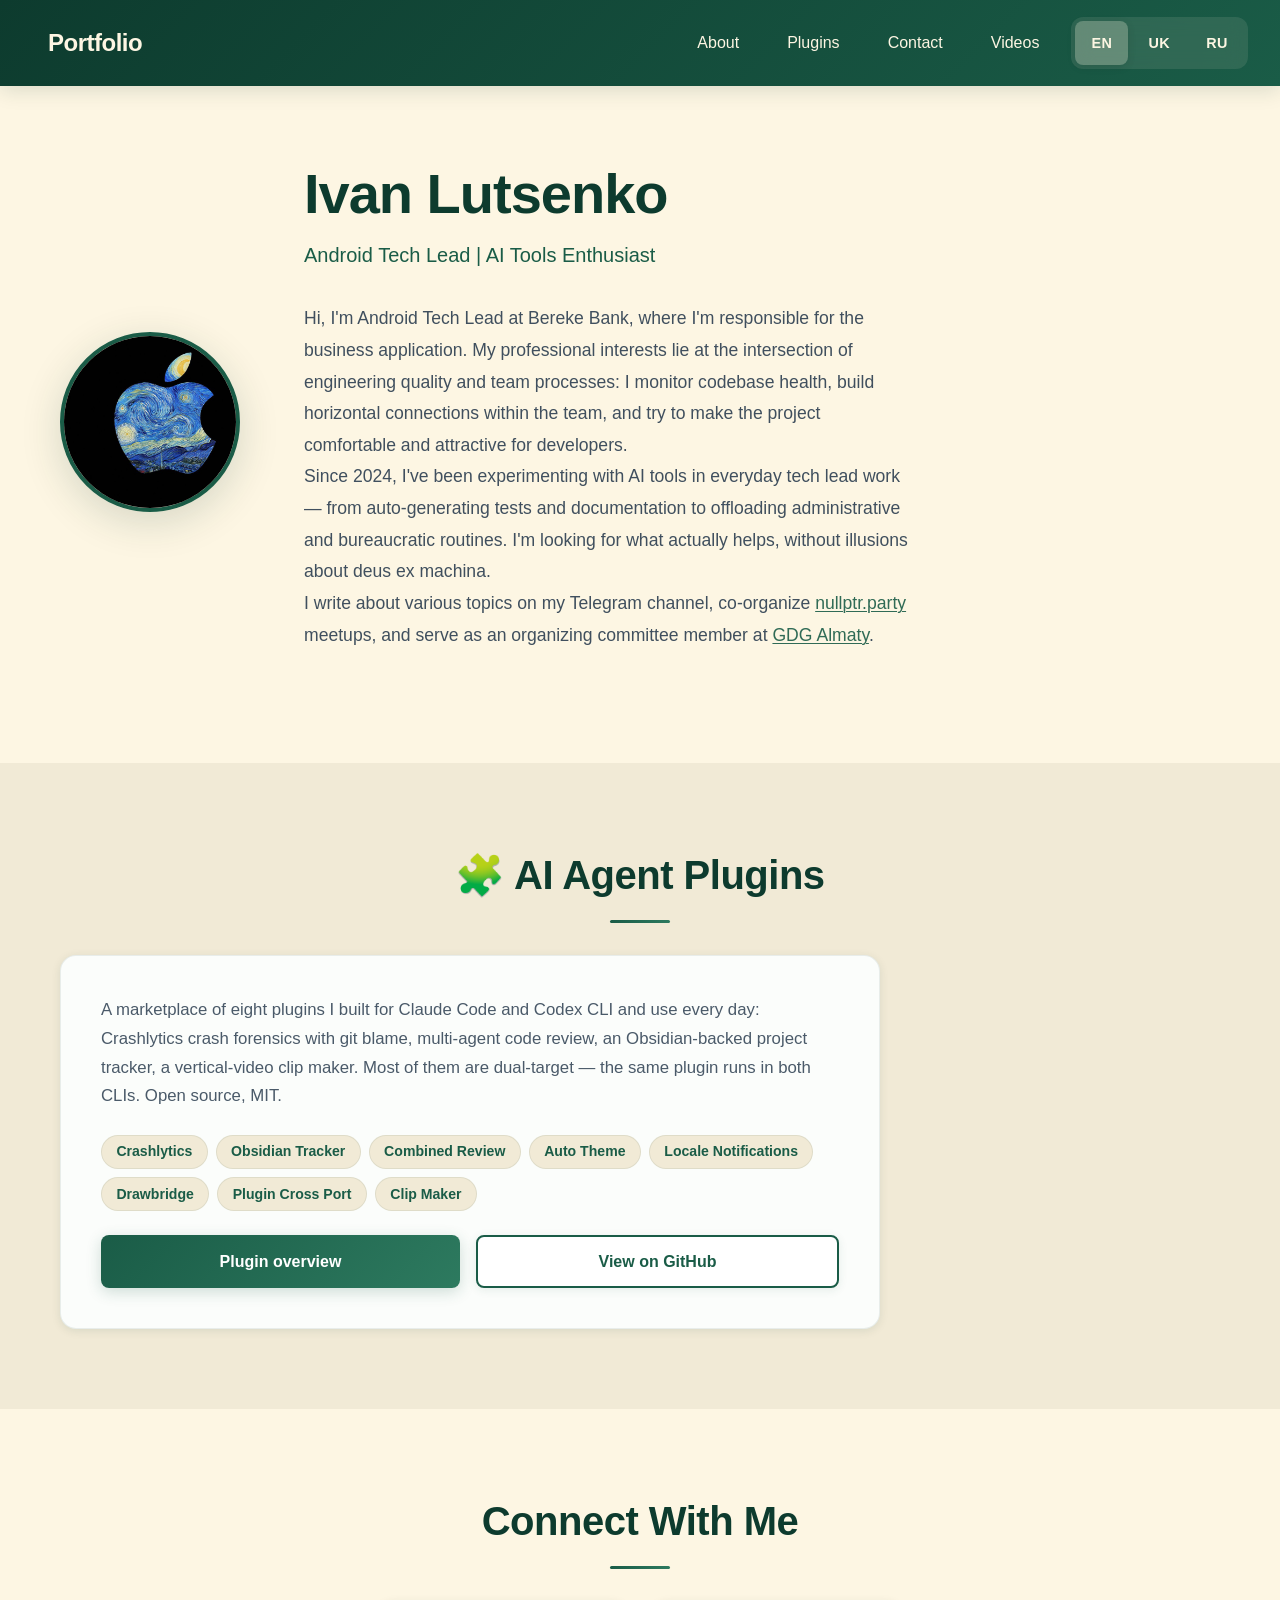
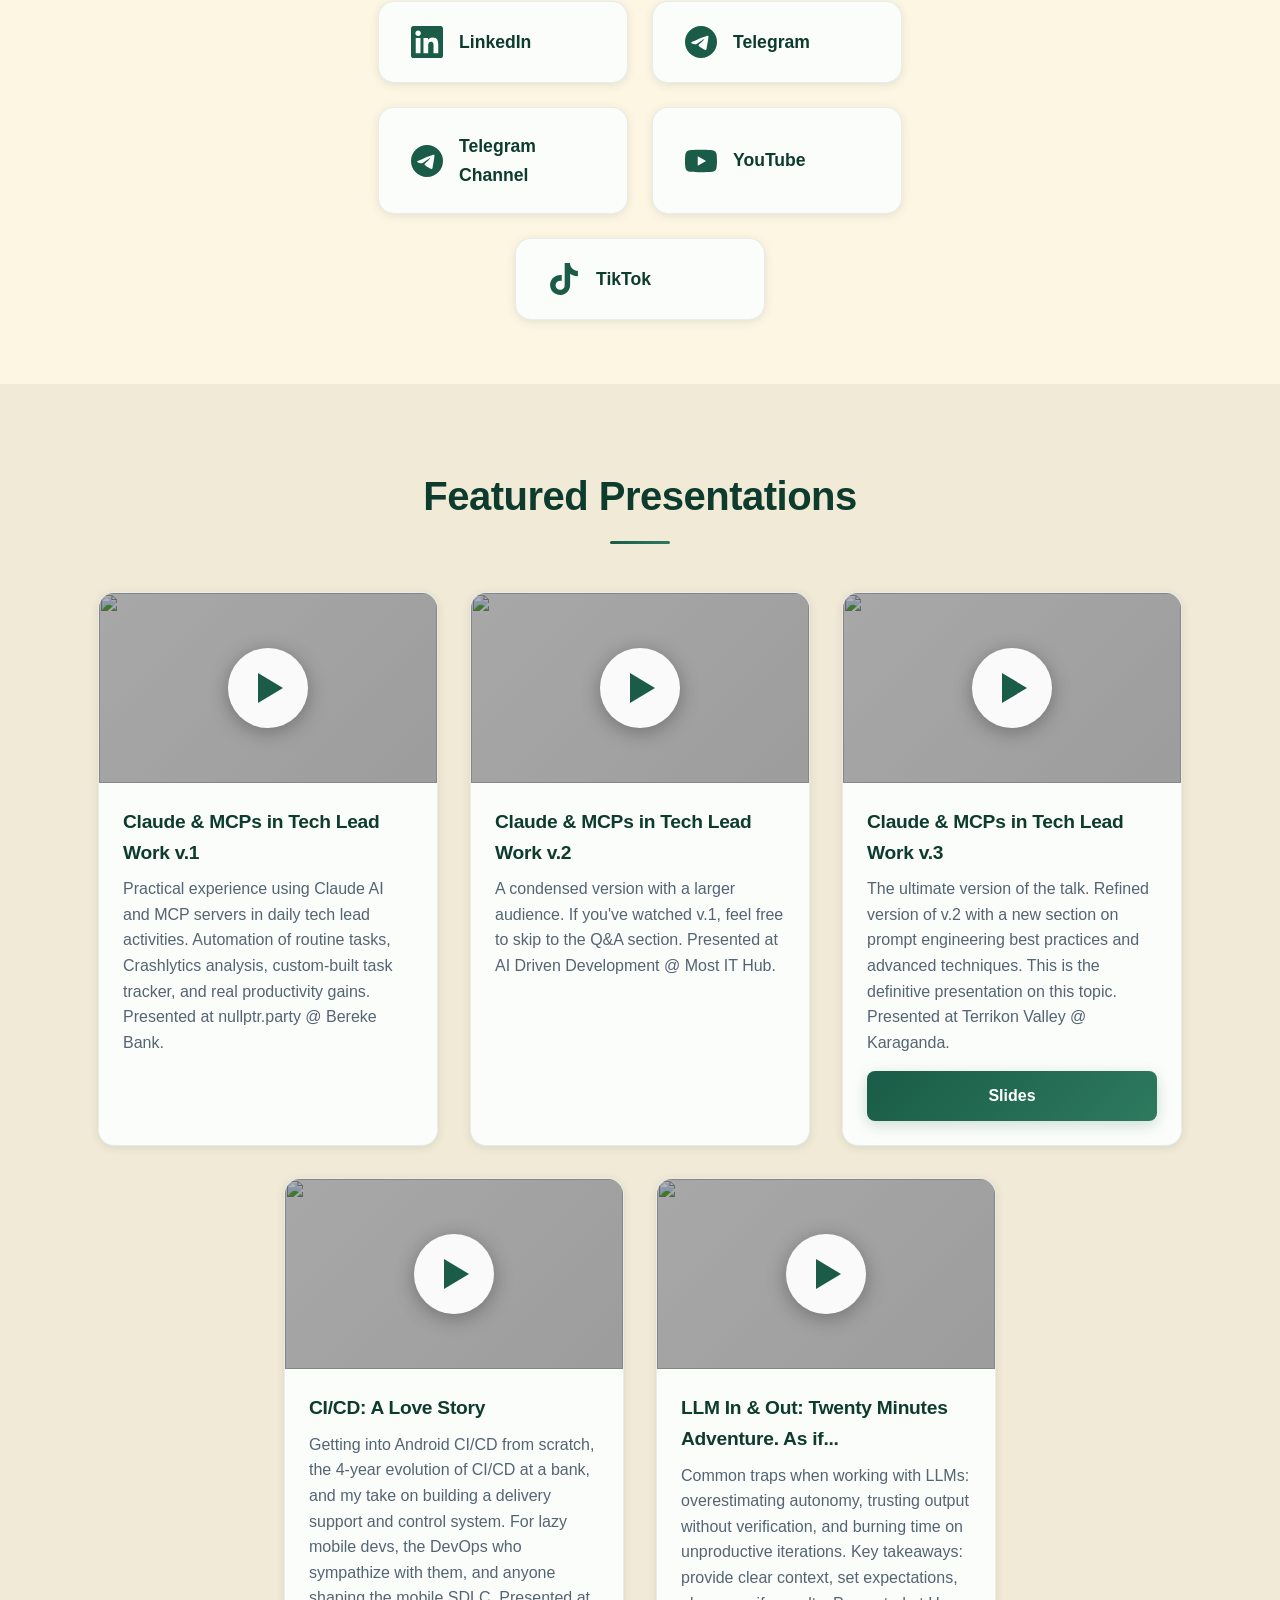
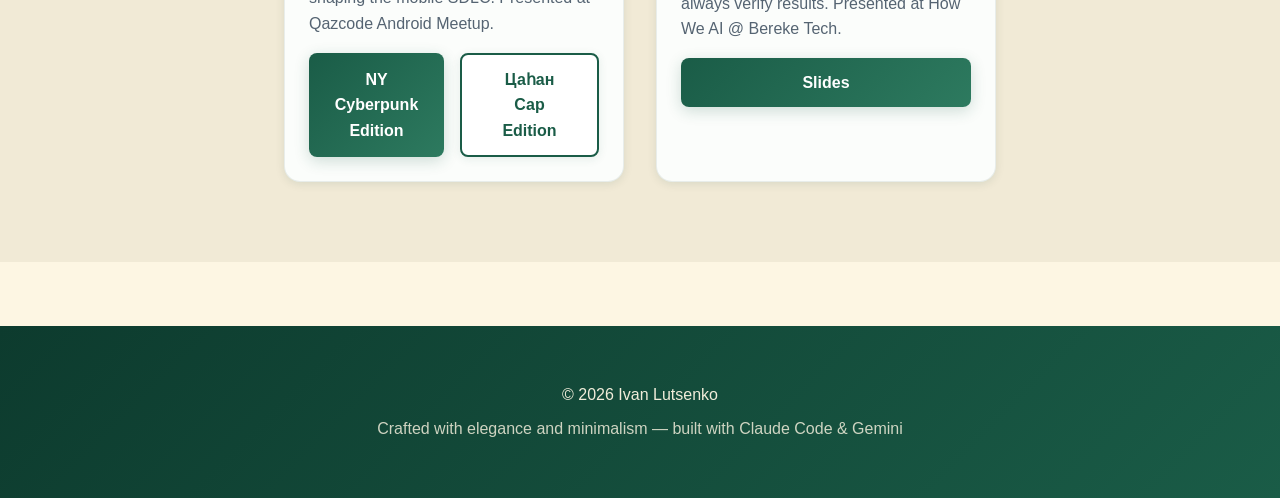
==== index.html @ 8c4420f0 "Promote the plugins marketplace to its own section and drop the resources block" ====
<!DOCTYPE html>
<html lang="en">
<head>
    <meta charset="UTF-8">
    <meta name="viewport" content="width=device-width, initial-scale=1.0">
    <script>document.documentElement.classList.add('js');</script>
    <meta name="description" content="Ivan Lutsenko — Android Tech Lead at Bereke Bank, AI tools enthusiast, speaker and co-organizer of nullptr.party and GDG Almaty meetups.">
    <meta name="keywords" content="Ivan Lutsenko, Android Tech Lead, speaker, AI tools, Claude, MCP, Crashlytics, CI/CD, nullptr.party, GDG Almaty">
    <meta name="author" content="Ivan Lutsenko">
    <link rel="canonical" href="https://ivan.nullptr.party/">

    <!-- Open Graph Meta Tags -->
    <meta property="og:title" content="Ivan Lutsenko — Android Tech Lead &amp; Speaker">
    <meta property="og:description" content="Android Tech Lead at Bereke Bank, AI tools enthusiast, speaker and meetup co-organizer.">
    <meta property="og:type" content="website">
    <meta property="og:url" content="https://ivan.nullptr.party/">
    <meta property="og:image" content="https://ivan.nullptr.party/res/1000094492.jpg">
    <meta property="og:image:width" content="640">
    <meta property="og:image:height" content="640">

    <!-- Twitter Card Meta Tags -->
    <meta name="twitter:card" content="summary_large_image">
    <meta name="twitter:title" content="Ivan Lutsenko — Android Tech Lead &amp; Speaker">
    <meta name="twitter:description" content="Android Tech Lead at Bereke Bank, AI tools enthusiast, speaker and meetup co-organizer.">
    <meta name="twitter:image" content="https://ivan.nullptr.party/res/1000094492.jpg">

    <title>Ivan Lutsenko — Android Tech Lead &amp; Speaker</title>

    <!-- Structured Data: Person -->
    <script type="application/ld+json">
    {
      "@context": "https://schema.org",
      "@type": "Person",
      "name": "Ivan Lutsenko",
      "url": "https://ivan.nullptr.party/",
      "image": "https://ivan.nullptr.party/res/1000094492.jpg",
      "jobTitle": "Android Tech Lead",
      "worksFor": { "@type": "Organization", "name": "Bereke Bank" },
      "sameAs": [
        "https://www.linkedin.com/in/ivan-lutsenko/",
        "https://t.me/maliastra",
        "https://www.youtube.com/channel/UClrUQ26FCv3pHVZT6YogOnA",
        "https://www.tiktok.com/@permaliadastra"
      ]
    }
    </script>

    <!-- Favicons -->
    <link rel="icon" type="image/png" sizes="32x32" href="/favicon-32x32.png">
    <link rel="icon" type="image/png" sizes="16x16" href="/favicon-16x16.png">
    <link rel="apple-touch-icon" sizes="180x180" href="/apple-touch-icon.png">
    <link rel="icon" type="image/x-icon" href="/favicon.ico">
    <link rel="manifest" href="/site.webmanifest">
    <meta name="theme-color" content="#0d3b2e">

    
    <!-- SVG Icons Definition -->
    <svg style="display: none;">
        <!-- LinkedIn Logo -->
        <symbol id="linkedin-icon" viewBox="0 0 24 24">
            <path fill="currentColor" d="M20.447 20.452h-3.554v-5.569c0-1.328-.027-3.037-1.852-3.037-1.853 0-2.136 1.445-2.136 2.939v5.667H9.351V9h3.414v1.561h.046c.477-.9 1.637-1.85 3.37-1.85 3.601 0 4.267 2.37 4.267 5.455v6.286zM5.337 7.433c-1.144 0-2.063-.926-2.063-2.065 0-1.138.92-2.063 2.063-2.063 1.14 0 2.064.925 2.064 2.063 0 1.139-.925 2.065-2.064 2.065zm1.782 13.019H3.555V9h3.564v11.452zM22.225 0H1.771C.792 0 0 .774 0 1.729v20.542C0 23.227.792 24 1.771 24h20.451C23.2 24 24 23.227 24 22.271V1.729C24 .774 23.2 0 22.222 0h.003z"/>
        </symbol>
        
        <!-- Telegram Logo -->
        <symbol id="telegram-icon" viewBox="0 0 24 24">
            <path fill="currentColor" d="M11.944 0A12 12 0 0 0 0 12a12 12 0 0 0 12 12 12 12 0 0 0 12-12A12 12 0 0 0 12 0a12 12 0 0 0-.056 0zm4.962 7.224c.1-.002.321.023.465.14a.506.506 0 0 1 .171.325c.016.093.036.306.02.472-.18 1.898-.962 6.502-1.36 8.627-.168.9-.499 1.201-.82 1.23-.696.065-1.225-.46-1.9-.902-1.056-.693-1.653-1.124-2.678-1.8-1.185-.78-.417-1.21.258-1.91.177-.184 3.247-2.977 3.307-3.23.007-.032.014-.15-.056-.212s-.174-.041-.249-.024c-.106.024-1.793 1.14-5.061 3.345-.48.33-.913.49-1.302.48-.428-.008-1.252-.241-1.865-.44-.752-.245-1.349-.374-1.297-.789.027-.216.325-.437.893-.663 3.498-1.524 5.83-2.529 6.998-3.014 3.332-1.386 4.025-1.627 4.476-1.635z"/>
        </symbol>
        
        <!-- YouTube Logo -->
        <symbol id="youtube-icon" viewBox="0 0 24 24">
            <path fill="currentColor" d="M23.498 6.186a3.016 3.016 0 0 0-2.122-2.136C19.505 3.545 12 3.545 12 3.545s-7.505 0-9.377.505A3.017 3.017 0 0 0 .502 6.186C0 8.07 0 12 0 12s0 3.93.502 5.814a3.016 3.016 0 0 0 2.122 2.136c1.871.505 9.376.505 9.376.505s7.505 0 9.377-.505a3.015 3.015 0 0 0 2.122-2.136C24 15.93 24 12 24 12s0-3.93-.502-5.814zM9.545 15.568V8.432L15.818 12l-6.273 3.568z"/>
        </symbol>
        
        <!-- TikTok Logo -->
        <symbol id="tiktok-icon" viewBox="0 0 24 24">
            <path fill="currentColor" d="M12.525.02c1.31-.02 2.61-.01 3.91-.02.08 1.53.63 3.09 1.75 4.17 1.12 1.11 2.7 1.62 4.24 1.79v4.03c-1.44-.05-2.89-.35-4.2-.97-.57-.26-1.1-.59-1.62-.93-.01 2.92.01 5.84-.02 8.75-.08 1.4-.54 2.79-1.35 3.94-1.31 1.92-3.58 3.17-5.91 3.21-1.43.08-2.86-.31-4.08-1.03-2.02-1.19-3.44-3.37-3.65-5.71-.02-.5-.03-1-.01-1.49.18-1.9 1.12-3.72 2.58-4.96 1.66-1.44 3.98-2.13 6.15-1.72.02 1.48-.04 2.96-.04 4.44-.99-.32-2.15-.23-3.02.37-.63.41-1.11 1.04-1.36 1.75-.21.51-.15 1.07-.14 1.61.24 1.64 1.82 3.02 3.5 2.87 1.12-.01 2.19-.66 2.77-1.61.19-.33.4-.67.41-1.06.1-1.79.06-3.57.07-5.36.01-4.03-.01-8.05.02-12.07z"/>
        </symbol>
        
        <!-- Menu Icon -->
        <symbol id="menu-icon" viewBox="0 0 24 24">
            <path fill="currentColor" d="M3 18h18v-2H3v2zm0-5h18v-2H3v2zm0-7v2h18V6H3z"/>
        </symbol>
        
        <!-- Close Icon -->
        <symbol id="close-icon" viewBox="0 0 24 24">
            <path fill="currentColor" d="M19 6.41L17.59 5 12 10.59 6.41 5 5 6.41 10.59 12 5 17.59 6.41 19 12 13.41 17.59 19 19 17.59 13.41 12z"/>
        </symbol>
    </svg>
    
    <style>
        * {
            margin: 0;
            padding: 0;
            box-sizing: border-box;
        }

        :root {
            --dark-green: #0d3b2e;
            --accent-green: #1a5c47;
            --light-green: #2d7a5f;
            --bg-light: #fdf6e3;
            --bg-cream: #f7f1e3;
            --text-dark: #2c3e50;
            --text-light: #fdf6e3;
            --shadow-sm: 0 2px 10px rgba(13, 59, 46, 0.10);
            --shadow-md: 0 4px 20px rgba(13, 59, 46, 0.14);
            --shadow-lg: 0 10px 40px rgba(13, 59, 46, 0.16);
            --transition: all 0.3s cubic-bezier(0.4, 0, 0.2, 1);
            /* band & card surfaces */
            --bg-band: #f1ead6;
            --card-surface: #fbfdfb;
            --card-border: rgba(13, 59, 46, 0.08);
        }

        html {
            scroll-behavior: smooth;
            scroll-padding-top: 80px; /* offset for fixed navbar on anchor jumps */
        }

        body {
            font-family: -apple-system, BlinkMacSystemFont, 'Segoe UI', Roboto, 'Helvetica Neue', Arial, sans-serif;
            line-height: 1.6;
            color: var(--text-dark);
            background-color: var(--bg-light);
            font-size: 16px;
            -webkit-font-smoothing: antialiased;
            -moz-osx-font-smoothing: grayscale;
        }

        /* Navigation */
        nav {
            position: fixed;
            top: 0;
            width: 100%;
            background: linear-gradient(135deg, var(--dark-green) 0%, var(--accent-green) 100%);
            padding: 1rem 2rem;
            box-shadow: var(--shadow-md);
            z-index: 1000;
            display: flex; /* Makes items in nav horizontally */
            justify-content: space-between; /* Pushes items to ends */
            align-items: center;
            transition: var(--transition);
        }

        nav.scrolled {
            padding: 0.75rem 2rem;
            background: linear-gradient(135deg, rgba(13, 59, 46, 0.98) 0%, rgba(26, 92, 71, 0.98) 100%);
        }

        .nav-brand {
            font-size: 1.5rem;
            font-weight: 700;
            color: var(--text-light);
            text-decoration: none;
            letter-spacing: -0.5px;
        }

        nav ul {
            list-style: none;
            display: flex; /* Default for desktop */
            gap: 1rem;
            align-items: center;
        }

        nav a {
            color: var(--text-light);
            text-decoration: none;
            font-weight: 500;
            padding: 0.5rem 1rem;
            border-radius: 8px;
            transition: var(--transition);
            position: relative;
            overflow: hidden;
        }

        nav a::before {
            content: '';
            position: absolute;
            bottom: 0;
            left: 0;
            width: 0;
            height: 2px;
            background-color: var(--bg-cream);
            transition: width 0.3s ease;
        }

        nav a:hover::before {
            width: 100%;
        }

        nav a:hover {
            background-color: rgba(253, 246, 227, 0.1);
        }

        /* Mobile Menu Button (hidden on desktop) */
        .menu-toggle {
            display: none; /* Hidden by default, shown on mobile */
            background: none;
            border: none;
            cursor: pointer;
            padding: 0.5rem;
        }

        .menu-toggle svg {
            width: 24px;
            height: 24px;
            color: var(--text-light);
        }

        /* Close Menu Button (hidden by default) */
        .close-menu {
            display: none; /* Hide the close button by default */
            background: none; /* Ensure no background */
            border: none; /* Ensure no border */
            cursor: pointer;
            padding: 0.5rem;
        }

        .close-menu svg {
            width: 32px;
            height: 32px;
            color: var(--text-light);
        }

        /* Mobile Controls Container */
        .mobile-controls {
            display: none; /* Hidden on desktop */
            gap: 0.5rem;
            align-items: center;
        }

        /* Mobile Language Switcher */
        .mobile-language-switcher {
            display: flex;
            gap: 0.15rem;
            align-items: center;
            background-color: rgba(253, 246, 227, 0.1);
            padding: 0.2rem;
            border-radius: 8px;
            backdrop-filter: blur(10px);
        }

        .mobile-language-switcher .lang-btn {
            padding: 0.35rem 0.6rem;
            font-size: 0.75rem;
        }

        /* Desktop Language Switcher */
        .language-switcher {
            display: flex;
            gap: 0.25rem;
            align-items: center;
            background-color: rgba(253, 246, 227, 0.1);
            padding: 0.25rem;
            border-radius: 12px;
            backdrop-filter: blur(10px);
        }

        .lang-btn {
            background-color: transparent;
            color: var(--text-light);
            border: none;
            padding: 0.5rem 1rem;
            border-radius: 8px;
            cursor: pointer;
            font-weight: 600;
            transition: var(--transition);
            font-size: 0.9rem;
            letter-spacing: 0.5px;
            min-height: 44px;
            display: inline-flex;
            align-items: center;
            justify-content: center;
        }

        .lang-btn:hover {
            background-color: rgba(253, 246, 227, 0.15);
            transform: translateY(-1px);
        }

        .lang-btn.active {
            background-color: rgba(253, 246, 227, 0.25);
            box-shadow: 0 2px 8px rgba(0, 0, 0, 0.1);
        }

        /* Sections — full-bleed bands; content clamped via padding */
        section {
            padding-top: 5rem;
            padding-bottom: 5rem;
            padding-left: max(2rem, calc((100% - 1160px) / 2));
            padding-right: max(2rem, calc((100% - 1160px) / 2));
        }

        /* Scroll-reveal — gated on .js so no-JS keeps all content visible */
        html.js section {
            opacity: 0;
            transform: translateY(24px);
            transition: opacity 0.7s cubic-bezier(0.22, 1, 0.36, 1),
                        transform 0.7s cubic-bezier(0.22, 1, 0.36, 1);
        }
        html.js section.in-view {
            opacity: 1;
            transform: none;
        }

        section:first-of-type {
            margin-top: 5rem;
        }

        h1 {
            font-size: clamp(2rem, 5vw, 3.5rem);
            color: var(--dark-green);
            margin-bottom: 1rem;
            font-weight: 700;
            letter-spacing: -1px;
            line-height: 1.2;
        }

        h2 {
            font-size: clamp(1.75rem, 4vw, 2.5rem);
            color: var(--dark-green);
            margin-bottom: 2rem;
            text-align: center;
            font-weight: 600;
            letter-spacing: -0.5px;
            position: relative;
            padding-bottom: 1rem;
        }

        h2::after {
            content: '';
            position: absolute;
            bottom: 0;
            left: 50%;
            transform: translateX(-50%);
            width: 60px;
            height: 3px;
            background: linear-gradient(90deg, var(--accent-green), var(--light-green));
            border-radius: 2px;
        }

        h3 {
            font-size: 1.35rem;
            color: var(--accent-green);
            margin-bottom: 0.75rem;
            font-weight: 600;
            letter-spacing: -0.25px;
        }

        /* About Section — photo beside left-aligned name + bio */
        #about {
            background-color: var(--bg-light);
            min-height: 70vh;
            display: grid;
            grid-template-columns: auto minmax(0, 1fr);
            grid-template-rows: auto auto;
            align-content: center;
            column-gap: clamp(2rem, 5vw, 4rem);
            text-align: left;
        }
        #about .profile-container {
            grid-column: 1;
            grid-row: 1 / 3;
            align-self: center;
            margin: 0;
        }
        #about h1 {
            grid-column: 2;
            grid-row: 1;
            align-self: end;
            margin-bottom: 0.75rem;
        }
        #about > div[data-lang] {
            grid-column: 2;
            grid-row: 2;
            align-self: start;
        }
        #about .bio {
            margin-left: 0;
            margin-right: 0;
        }

        .subtitle {
            font-size: 1.25rem;
            color: var(--accent-green);
            margin-bottom: 2rem;
            font-weight: 500;
        }

        .bio {
            max-width: 38rem;
            margin: 2rem auto;
            font-size: 1.1rem;
            line-height: 1.8;
            color: var(--text-dark);
            opacity: 0.9;
        }

        .bio a {
            color: var(--accent-green);
            text-decoration: underline;
            text-decoration-thickness: 1px;
            text-underline-offset: 2px;
        }

        .footer-note {
            margin-top: 0.5rem;
            opacity: 0.8;
        }

        .profile-container {
            margin-bottom: 2rem;
            position: relative;
        }

        .profile-image {
            width: 180px;
            height: 180px;
            border-radius: 50%;
            border: 4px solid var(--accent-green);
            object-fit: cover;
            margin: 0 auto;
            display: block;
            box-shadow: var(--shadow-lg);
            transition: var(--transition);
        }

        .profile-image:hover {
            transform: scale(1.05);
            box-shadow: 0 15px 50px rgba(26, 92, 71, 0.3);
        }

        /* Contact Section */
        #contact {
            background-color: var(--bg-light);
            padding-bottom: 4rem;
        }

        .social-links {
            display: flex;
            gap: 1.5rem;
            justify-content: center;
            flex-wrap: wrap;
            max-width: 600px;
            margin: 0 auto;
        }

        .social-card {
            background: var(--card-surface);
            border: 1px solid var(--card-border);
            border-radius: 16px;
            padding: 1.5rem 2rem;
            text-decoration: none;
            color: var(--text-dark);
            display: flex;
            align-items: center;
            gap: 1rem;
            box-shadow: var(--shadow-sm);
            transition: var(--transition);
            flex: 0 1 250px;
            min-width: 200px;
            position: relative;
            overflow: hidden;
        }

        .social-card::before {
            content: '';
            position: absolute;
            top: 0;
            left: 0;
            width: 100%;
            height: 100%;
            background: linear-gradient(135deg, var(--accent-green), var(--light-green));
            opacity: 0;
            transition: opacity 0.3s ease;
            z-index: 0;
        }

        .social-card:hover::before {
            opacity: 0.1;
        }

        .social-card:hover {
            transform: translateY(-4px);
            box-shadow: var(--shadow-md);
        }

        .social-card svg {
            width: 32px;
            height: 32px;
            color: var(--accent-green);
            flex-shrink: 0;
            z-index: 1;
            position: relative;
        }

        .social-info {
            z-index: 1;
            position: relative;
        }

        .social-name {
            font-weight: 600;
            font-size: 1.1rem;
            color: var(--dark-green);
        }

        /* Video Gallery */
        #videos {
            background: var(--bg-band);
            position: relative;
        }

        .video-grid {
            display: flex;
            flex-wrap: wrap;
            justify-content: center;
            gap: 2rem;
            margin-top: 3rem;
        }

        .video-card {
            background: var(--card-surface);
            border: 1px solid var(--card-border);
            border-radius: 16px;
            overflow: hidden;
            box-shadow: var(--shadow-sm);
            transition: var(--transition);
            position: relative;
            flex: 0 1 340px;
        }

        .video-card:hover {
            transform: translateY(-8px);
            box-shadow: var(--shadow-lg);
        }

        .video-wrapper {
            position: relative;
            padding-bottom: 56.25%;
            height: 0;
            overflow: hidden;
            background: linear-gradient(135deg, #f0f0f0 0%, #e0e0e0 100%);
        }

        .video-wrapper iframe {
            position: absolute;
            top: 0;
            left: 0;
            width: 100%;
            height: 100%;
            border: none;
        }

        .video-placeholder {
            position: absolute;
            top: 0;
            left: 0;
            width: 100%;
            height: 100%;
            display: flex;
            align-items: center;
            justify-content: center;
            background-size: cover;
            background-position: center;
            cursor: pointer;
            transition: var(--transition);
        }

        .video-thumb {
            position: absolute;
            inset: 0;
            width: 100%;
            height: 100%;
            object-fit: cover;
            z-index: 0;
        }

        .video-placeholder::before {
            content: '';
            position: absolute;
            top: 0;
            left: 0;
            width: 100%;
            height: 100%;
            background: rgba(0, 0, 0, 0.3);
            transition: var(--transition);
            z-index: 1;
        }

        .video-placeholder:hover::before {
            background: rgba(0, 0, 0, 0.5);
        }

        .play-button {
            width: 80px;
            height: 80px;
            background: rgba(255, 255, 255, 0.95);
            border-radius: 50%;
            display: flex;
            align-items: center;
            justify-content: center;
            box-shadow: 0 4px 20px rgba(0, 0, 0, 0.3);
            transition: var(--transition);
            position: relative;
            z-index: 2;
        }

        .play-button:hover {
            transform: scale(1.1);
            background: rgba(255, 255, 255, 1);
        }

        .play-icon {
            width: 0;
            height: 0;
            border-left: 25px solid var(--accent-green);
            border-top: 15px solid transparent;
            border-bottom: 15px solid transparent;
            margin-left: 5px;
        }

        .video-info {
            padding: 1.5rem;
        }

        .video-title {
            font-size: 1.2rem;
            color: var(--dark-green);
            margin-bottom: 0.5rem;
        }

        .video-description {
            color: var(--text-dark);
            opacity: 0.8;
            line-height: 1.6;
        }

        .video-info .resource-buttons {
            margin-top: 1rem;
        }

        /* Plugins Section */
        #plugins {
            background-color: var(--bg-band);
        }

        .plugins-feature {
            background: var(--card-surface);
            border: 1px solid var(--card-border);
            border-radius: 16px;
            padding: 2.5rem;
            box-shadow: var(--shadow-sm);
            margin-top: 2rem;
            max-width: 820px;
        }

        .plugins-lead {
            color: var(--text-dark);
            opacity: 0.85;
            line-height: 1.7;
            font-size: 1.05rem;
        }

        .plugin-chips {
            display: flex;
            flex-wrap: wrap;
            gap: 0.5rem;
            list-style: none;
            margin: 1.5rem 0;
        }

        .plugin-chips li {
            background: var(--bg-band);
            border: 1px solid var(--card-border);
            border-radius: 999px;
            padding: 0.3rem 0.9rem;
            font-size: 0.88rem;
            color: var(--accent-green);
            font-weight: 600;
        }

        .plugins-feature .resource-buttons {
            margin-top: 0;
        }

        .resource-buttons {
            display: flex;
            gap: 1rem;
            margin-top: auto;
            flex-wrap: wrap;
        }

        .download-btn {
            display: inline-flex;
            align-items: center;
            justify-content: center;
            background: linear-gradient(135deg, var(--accent-green), var(--light-green));
            color: white;
            padding: 0.75rem 2rem;
            border-radius: 8px;
            text-decoration: none;
            font-weight: 600;
            transition: var(--transition);
            box-shadow: 0 4px 15px rgba(26, 92, 71, 0.2);
            flex: 1;
            text-align: center;
            min-width: 120px;
        }

        .download-btn:hover {
            transform: translateY(-2px);
            box-shadow: 0 6px 20px rgba(26, 92, 71, 0.3);
        }

        .download-btn.secondary {
            background: white;
            color: var(--accent-green);
            border: 2px solid var(--accent-green);
            box-shadow: 0 2px 10px rgba(26, 92, 71, 0.1);
        }

        .download-btn.secondary:hover {
            background: var(--bg-cream);
            transform: translateY(-2px);
            box-shadow: 0 4px 15px rgba(26, 92, 71, 0.2);
        }

        /* Footer */
        footer {
            background: linear-gradient(135deg, var(--dark-green) 0%, var(--accent-green) 100%);
            color: var(--text-light);
            text-align: center;
            padding: 3rem 2rem;
            margin-top: 4rem;
        }

        footer p {
            margin: 0.5rem 0;
            opacity: 0.95;
        }

        /* Hide non-active language elements */
        [data-lang]:not(.active) {
            display: none !important;
        }

        /* Responsive Design */
        @media (min-width: 769px) {
            .mobile-controls {
                display: none; /* Hide mobile controls on desktop */
            }

            .menu-toggle {
                display: none; /* Hide menu toggle on desktop */
            }

            .close-menu {
                display: none; /* Hide close button on desktop */
            }

            nav ul {
                display: flex !important; /* Show nav links on desktop */
                position: static; /* Override mobile fixed positioning */
                height: auto;
                background: none;
                flex-direction: row;
                gap: 1rem;
                justify-content: flex-start;
            }
        }

        @media (max-width: 768px) {
            nav {
                padding: 1rem;
            }

            .mobile-controls {
                display: flex; /* Show mobile controls on mobile */
            }

            .menu-toggle {
                display: block; /* Show menu toggle on mobile */
            }

            nav ul {
                display: none; /* Hide nav menu by default on mobile */
                position: fixed;
                top: 0;
                left: 0;
                width: 100%;
                height: 100vh;
                background: linear-gradient(135deg, var(--dark-green) 0%, var(--accent-green) 100%);
                flex-direction: column;
                justify-content: center;
                align-items: center;
                gap: 2rem;
                z-index: 999;
            }

            nav ul.mobile-open {
                display: flex; /* Show nav menu when mobile-open class is present */
            }

            .close-menu {
                display: block; /* Show close button when mobile menu is open */
                position: absolute;
                top: 1rem;
                right: 1rem;
            }

            .close-menu svg {
                width: 32px;
                height: 32px;
                color: var(--text-light);
            }

            nav a {
                font-size: 1.25rem;
                padding: 1rem 2rem;
            }

            /* Hide desktop language switcher in mobile menu */
            .language-switcher {
                display: none !important;
            }

            section {
                padding: 3rem 1rem;
            }

            h1 {
                font-size: 2rem;
            }

            h2 {
                font-size: 1.75rem;
            }

            .video-card {
                flex: 1 1 100%;
            }

            .plugins-feature {
                padding: 1.5rem;
            }

            .social-links {
                flex-direction: column;
                align-items: stretch;
            }

            .social-card {
                flex: 1 1 100%;
            }

            /* About reverts to a centered stack on narrow screens */
            #about {
                display: block;
                text-align: center;
            }
            #about .profile-container { margin-bottom: 2rem; }
            #about .bio { margin-left: auto; margin-right: auto; }
        }

        /* Loading animation */
        .skeleton {
            background: linear-gradient(90deg, #f0f0f0 25%, #e0e0e0 50%, #f0f0f0 75%);
            background-size: 200% 100%;
            animation: loading 1.5s infinite;
        }

        @keyframes loading {
            0% { background-position: 200% 0; }
            100% { background-position: -200% 0; }
        }

        /* Accessibility */
        .sr-only {
            position: absolute;
            width: 1px;
            height: 1px;
            padding: 0;
            margin: -1px;
            overflow: hidden;
            clip: rect(0, 0, 0, 0);
            white-space: nowrap;
            border: 0;
        }

        /* Visible, on-brand focus ring */
        a:focus-visible,
        button:focus-visible,
        .video-placeholder:focus-visible {
            outline: 3px solid var(--accent-green);
            outline-offset: 3px;
            border-radius: 6px;
        }

        @media (prefers-reduced-motion: reduce) {
            *, *::before, *::after {
                animation-duration: 0.001ms !important;
                animation-iteration-count: 1 !important;
                transition-duration: 0.001ms !important;
                scroll-behavior: auto !important;
            }
            section { opacity: 1 !important; transform: none !important; }
        }

        @media print {
            nav, footer {
                display: none;
            }

            section {
                page-break-inside: avoid;
            }
        }
    </style>
</head>
<body>
    <!-- Navigation -->
    <nav id="navbar">
        <a href="#about" class="nav-brand">
            <span data-lang="en" class="active">Portfolio</span>
            <span data-lang="uk">Портфоліо</span>
            <span data-lang="ru">Портфолио</span>
        </a> <!-- Brand on the left -->

        <!-- Mobile controls (language switcher + menu toggle) -->
        <div class="mobile-controls">
            <!-- Mobile Language Switcher (always visible on mobile) -->
            <div class="mobile-language-switcher">
                <button class="lang-btn active" data-lang-switch="en" aria-pressed="true" aria-label="Switch language to English">EN</button>
                <button class="lang-btn" data-lang-switch="uk" aria-pressed="false" aria-label="Switch language to Ukrainian">UK</button>
                <button class="lang-btn" data-lang-switch="ru" aria-pressed="false" aria-label="Switch language to Russian">RU</button>
            </div>
            <button class="menu-toggle" id="menuToggle" aria-label="Open menu"> <!-- Menu toggle for mobile -->
                <svg><use href="#menu-icon"></use></svg>
            </button>
        </div>

        <ul id="navMenu">
            <button class="close-menu" id="closeMenu" aria-label="Close menu">
                <svg><use href="#close-icon"></use></svg>
            </button>
            <li>
                <a href="#about">
                    <span data-lang="en" class="active">About</span>
                    <span data-lang="uk">Про мене</span>
                    <span data-lang="ru">О себе</span>
                </a>
            </li>
            <li>
                <a href="#plugins">
                    <span data-lang="en" class="active">Plugins</span>
                    <span data-lang="uk">Плагіни</span>
                    <span data-lang="ru">Плагины</span>
                </a>
            </li>
            <li>
                <a href="#contact">
                    <span data-lang="en" class="active">Contact</span>
                    <span data-lang="uk">Контакти</span>
                    <span data-lang="ru">Контакты</span>
                </a>
            </li>
            <li>
                <a href="#videos">
                    <span data-lang="en" class="active">Videos</span>
                    <span data-lang="uk">Виступи</span>
                    <span data-lang="ru">Выступления</span>
                </a>
            </li>

            <!-- Language Switcher -->
            <li class="language-switcher">
                <button class="lang-btn active" data-lang-switch="en" aria-pressed="true" aria-label="Switch language to English">EN</button>
                <button class="lang-btn" data-lang-switch="uk" aria-pressed="false" aria-label="Switch language to Ukrainian">UK</button>
                <button class="lang-btn" data-lang-switch="ru" aria-pressed="false" aria-label="Switch language to Russian">RU</button>
            </li>
        </ul>
    </nav>

    <main>
    <!-- About Section -->
    <section id="about">
        <div class="profile-container">
            <img src="res/1000094492.jpg" alt="Ivan Lutsenko" class="profile-image" width="640" height="640" decoding="async" fetchpriority="high">
        </div>

        <h1>
            <span data-lang="en" class="active">Ivan Lutsenko</span>
            <span data-lang="uk">Іван Луценко</span>
            <span data-lang="ru">Иван Луценко</span>
        </h1>
        
        <!-- English -->
        <div data-lang="en" class="active">
            <p class="subtitle">Android Tech Lead | AI Tools Enthusiast</p>
            <div class="bio">
                <p>Hi, I'm Android Tech Lead at Bereke Bank, where I'm responsible for the business application. My professional interests lie at the intersection of engineering quality and team processes: I monitor codebase health, build horizontal connections within the team, and try to make the project comfortable and attractive for developers.</p>
                <p>Since 2024, I've been experimenting with AI tools in everyday tech lead work — from auto-generating tests and documentation to offloading administrative and bureaucratic routines. I'm looking for what actually helps, without illusions about deus ex machina.</p>
                <p>I write about various topics on my Telegram channel, co-organize <a href="https://nullptr.party" target="_blank" rel="noopener">nullptr.party</a> meetups, and serve as an organizing committee member at <a href="https://gdg.community.dev/gdg-almaty" target="_blank" rel="noopener">GDG Almaty</a>.</p>
            </div>
        </div>

        <!-- Ukrainian -->
        <div data-lang="uk">
            <p class="subtitle">Android Tech Lead | Ентузіаст AI-інструментів</p>
            <div class="bio">
                <p>Привіт, я Android Tech Lead в Bereke Bank, де відповідаю за додаток для бізнесу. Мої професійні інтереси на перетині інженерної якості та командних процесів: стежу за здоров'ям кодової бази, вибудовую горизонтальні зв'язки всередині команди та намагаюся зробити проєкт комфортним та привабливим для розробників.</p>
                <p>З 2024 року експериментую з AI-інструментами у повсякденній роботі техліда — від автогенерації тестів та документації до розвантаження адміністративно-бюрократичної рутини. Шукаю, що дійсно допомагає, без ілюзій про deus ex machina.</p>
                <p>Пишу про різне в Telegram-каналі, співорганізую зустрічі <a href="https://nullptr.party" target="_blank" rel="noopener">nullptr.party</a>, член оргкомітету в <a href="https://gdg.community.dev/gdg-almaty" target="_blank" rel="noopener">GDG Almaty</a>.</p>
            </div>
        </div>

        <!-- Russian -->
        <div data-lang="ru">
            <p class="subtitle">Android Tech Lead | Энтузиаст AI-инструментов</p>
            <div class="bio">
                <p>Привет, я Android Tech Lead в Bereke Bank, где отвечаю за приложение для бизнеса. Мои профессиональные интересы на стыке инженерного качества и командных процессов: слежу за здоровьем кодовой базы, выстраиваю горизонтальные связи внутри команды и стараюсь сделать проект комфортным и привлекательным для разработчиков.</p>
                <p>С 2024 года экспериментирую с AI-инструментами в повседневной работе техлида — от автогенерации тестов и документации до разгрузки административно-бюрократической рутины. Ищу, что действительно помогает, без иллюзий про deus ex machina.</p>
                <p>Пишу о разном в Telegram-канале, соорганизую встречи <a href="https://nullptr.party" target="_blank" rel="noopener">nullptr.party</a>, член оргкомитета в <a href="https://gdg.community.dev/gdg-almaty" target="_blank" rel="noopener">GDG Almaty</a>.</p>
            </div>
        </div>
    </section>

    <!-- Plugins Section -->
    <section id="plugins">
        <!-- English Title -->
        <h2 data-lang="en" class="active">🧩 AI Agent Plugins</h2>
        <!-- Ukrainian Title -->
        <h2 data-lang="uk">🧩 Плагіни для AI-агентів</h2>
        <!-- Russian Title -->
        <h2 data-lang="ru">🧩 Плагины для AI-агентов</h2>

        <div class="plugins-feature">
            <!-- English -->
            <div data-lang="en" class="active">
                <p class="plugins-lead">A marketplace of eight plugins I built for Claude Code and Codex CLI and use every day: Crashlytics crash forensics with git blame, multi-agent code review, an Obsidian-backed project tracker, a vertical-video clip maker. Most of them are dual-target — the same plugin runs in both CLIs. Open source, MIT.</p>
            </div>
            <!-- Ukrainian -->
            <div data-lang="uk">
                <p class="plugins-lead">Маркетплейс із восьми плагінів, які я написав для Claude Code і Codex CLI та використовую щодня: форензика крашів Crashlytics із git blame, мультиагентний код-рев'ю, трекер проєктів на Obsidian, нарізач вертикальних відео. Більшість dual-target — той самий плагін працює в обох CLI. Відкритий код, MIT.</p>
            </div>
            <!-- Russian -->
            <div data-lang="ru">
                <p class="plugins-lead">Маркетплейс из восьми плагинов, которые я написал для Claude Code и Codex CLI и использую каждый день: форензика крашей Crashlytics с git blame, мультиагентный код-ревью, трекер проектов на Obsidian, нарезатель вертикальных видео. Большинство dual-target — один и тот же плагин работает в обоих CLI. Открытый код, MIT.</p>
            </div>

            <ul class="plugin-chips">
                <li>Crashlytics</li>
                <li>Obsidian Tracker</li>
                <li>Combined Review</li>
                <li>Auto Theme</li>
                <li>Locale Notifications</li>
                <li>Drawbridge</li>
                <li>Plugin Cross Port</li>
                <li>Clip Maker</li>
            </ul>

            <!-- English -->
            <div class="resource-buttons active" data-lang="en">
                <a href="plugins.html" class="download-btn">Plugin overview</a>
                <a href="https://github.com/IvanLutsenko/awac-ai-agent-plugins" class="download-btn secondary" target="_blank" rel="noopener">View on GitHub</a>
            </div>
            <!-- Ukrainian -->
            <div class="resource-buttons" data-lang="uk">
                <a href="plugins.html" class="download-btn">Огляд плагінів</a>
                <a href="https://github.com/IvanLutsenko/awac-ai-agent-plugins" class="download-btn secondary" target="_blank" rel="noopener">Дивитись на GitHub</a>
            </div>
            <!-- Russian -->
            <div class="resource-buttons" data-lang="ru">
                <a href="plugins.html" class="download-btn">Обзор плагинов</a>
                <a href="https://github.com/IvanLutsenko/awac-ai-agent-plugins" class="download-btn secondary" target="_blank" rel="noopener">Смотреть на GitHub</a>
            </div>
        </div>
    </section>

    <!-- Contact Section -->
    <section id="contact">
        <!-- English Title -->
        <h2 data-lang="en" class="active">Connect With Me</h2>
        <!-- Ukrainian Title -->
        <h2 data-lang="uk">Зв'язатися зі мною</h2>
        <!-- Russian Title -->
        <h2 data-lang="ru">Связаться со мной</h2>

        <div class="social-links">
            <a href="https://www.linkedin.com/in/ivan-lutsenko/" target="_blank" rel="noopener" class="social-card">
                <svg><use href="#linkedin-icon"></use></svg>
                <div class="social-info">
                    <div class="social-name">LinkedIn</div>
                </div>
            </a>

            <a href="https://t.me/berzerg" target="_blank" rel="noopener" class="social-card">
                <svg><use href="#telegram-icon"></use></svg>
                <div class="social-info">
                    <div class="social-name">Telegram</div>
                </div>
            </a>

            <a href="https://t.me/maliastra" target="_blank" rel="noopener" class="social-card">
                <svg><use href="#telegram-icon"></use></svg>
                <div class="social-info">
                    <div class="social-name active" data-lang="en">Telegram Channel</div>
                    <div class="social-name" data-lang="uk">Telegram-канал</div>
                    <div class="social-name" data-lang="ru">Telegram-канал</div>
                </div>
            </a>

            <a href="https://www.youtube.com/channel/UClrUQ26FCv3pHVZT6YogOnA" target="_blank" rel="noopener" class="social-card">
                <svg><use href="#youtube-icon"></use></svg>
                <div class="social-info">
                    <div class="social-name">YouTube</div>
                </div>
            </a>

            <a href="https://www.tiktok.com/@permaliadastra?_t=ZM-90cLd8TUUA7&_r=1" target="_blank" rel="noopener" class="social-card">
                <svg><use href="#tiktok-icon"></use></svg>
                <div class="social-info">
                    <div class="social-name">TikTok</div>
                </div>
            </a>
        </div>
    </section>

    <!-- Videos Section -->
    <section id="videos">
        <!-- English Title -->
        <h2 data-lang="en" class="active">Featured Presentations</h2>
        <!-- Ukrainian Title -->
        <h2 data-lang="uk">Виступи</h2>
        <!-- Russian Title -->
        <h2 data-lang="ru">Выступления</h2>
        
        <div class="video-grid">
            <!-- Video Card 1 -->
            <div class="video-card">
                <div class="video-wrapper">
                    <div class="video-placeholder" data-video-id="1W-1VoxvZn8" role="button" tabindex="0" aria-label="Play video: Claude and MCPs in Tech Lead Work v.1">
                        <img class="video-thumb" src="https://img.youtube.com/vi/1W-1VoxvZn8/sddefault.jpg" alt="" loading="lazy">
                        <div class="play-button">
                            <div class="play-icon"></div>
                        </div>
                    </div>
                </div>
                <div class="video-info">
                    <!-- English -->
                    <div data-lang="en" class="active">
                        <h3 class="video-title">Claude & MCPs in Tech Lead Work v.1</h3>
                        <p class="video-description">Practical experience using Claude AI and MCP servers in daily tech lead activities. Automation of routine tasks, Crashlytics analysis, custom-built task tracker, and real productivity gains. Presented at nullptr.party @ Bereke Bank.</p>
                    </div>
                    <!-- Ukrainian -->
                    <div data-lang="uk">
                        <h3 class="video-title">Claude та MCP у роботі техліда v.1</h3>
                        <p class="video-description">Практичний досвід використання Claude AI та MCP-серверів у повсякденній роботі техліда. Автоматизація рутинних завдань, аналіз Crashlytics, самописний task tracker та реальний приріст продуктивності. Виступ на nullptr.party @ Bereke Bank.</p>
                    </div>
                    <!-- Russian -->
                    <div data-lang="ru">
                        <h3 class="video-title">Claude и MCP в работе техлида v.1</h3>
                        <p class="video-description">Практический опыт использования Claude AI и MCP-серверов в повседневной работе техлида. Автоматизация рутинных задач, анализ Crashlytics, самописанный task tracker и реальный прирост продуктивности. Выступление на nullptr.party @ Bereke Bank.</p>
                    </div>
                </div>
            </div>

            <!-- Video Card 2 -->
            <div class="video-card">
                <div class="video-wrapper">
                    <div class="video-placeholder" data-video-id="NClJR-HOp30" role="button" tabindex="0" aria-label="Play video: Claude and MCPs in Tech Lead Work v.2">
                        <img class="video-thumb" src="https://img.youtube.com/vi/NClJR-HOp30/maxresdefault.jpg" alt="" loading="lazy">
                        <div class="play-button">
                            <div class="play-icon"></div>
                        </div>
                    </div>
                </div>
                <div class="video-info">
                    <!-- English -->
                    <div data-lang="en" class="active">
                        <h3 class="video-title">Claude & MCPs in Tech Lead Work v.2</h3>
                        <p class="video-description">A condensed version with a larger audience. If you've watched v.1, feel free to skip to the Q&A section. Presented at AI Driven Development @ Most IT Hub.</p>
                    </div>
                    <!-- Ukrainian -->
                    <div data-lang="uk">
                        <h3 class="video-title">Claude та MCP у роботі техліда v.2</h3>
                        <p class="video-description">Трохи скорочена версія, зате зі збільшеною аудиторією. Якщо дивилися першу версію, то рекомендував би відразу до Q&A секції переходити. Виступ на AI Driven Development @ Most IT Hub.</p>
                    </div>
                    <!-- Russian -->
                    <div data-lang="ru">
                        <h3 class="video-title">Claude и MCP в работе техлида v.2</h3>
                        <p class="video-description">Чуть укороченная версия, зато с увеличенной аудиторией. Если смотрели первую версию, то рекомендовал бы сразу к Q&A секции переходить. Выступление на AI Driven Development @ Most IT Hub.</p>
                    </div>
                </div>
            </div>

            <!-- Video Card 3 -->
            <div class="video-card">
                <div class="video-wrapper">
                    <div class="video-placeholder" data-video-id="2FXjctVWAQk" role="button" tabindex="0" aria-label="Play video: Claude and MCPs in Tech Lead Work v.3">
                        <img class="video-thumb" src="https://img.youtube.com/vi/2FXjctVWAQk/2.jpg" alt="" loading="lazy">
                        <div class="play-button">
                            <div class="play-icon"></div>
                        </div>
                    </div>
                </div>
                <div class="video-info">
                    <!-- English -->
                    <div data-lang="en" class="active">
                        <h3 class="video-title">Claude & MCPs in Tech Lead Work v.3</h3>
                        <p class="video-description">The ultimate version of the talk. Refined version of v.2 with a new section on prompt engineering best practices and advanced techniques. This is the definitive presentation on this topic. Presented at Terrikon Valley @ Karaganda.</p>
                        <div class="resource-buttons">
                            <a href="res/Ivan_for_terricon_valley_final.pdf" class="download-btn" target="_blank" rel="noopener">Slides</a>
                        </div>
                    </div>
                    <!-- Ukrainian -->
                    <div data-lang="uk">
                        <h3 class="video-title">Claude та MCP у роботі техліда v.3</h3>
                        <p class="video-description">Ультимативна версія доклада. Доробка другої версії з новим блоком порад з промпт-інжинірингу та передовими методиками. Дуже сподіваюся, що більше не повертатимуся до цієї теми. Виступ на Терриконовій долині @ Караганда.</p>
                        <div class="resource-buttons">
                            <a href="res/Ivan_for_terricon_valley_final.pdf" class="download-btn" target="_blank" rel="noopener">Слайди</a>
                        </div>
                    </div>
                    <!-- Russian -->
                    <div data-lang="ru">
                        <h3 class="video-title">Claude и MCP в работе техлида v.3</h3>
                        <p class="video-description">Ультимативная версия доклада, доработка второй версии с блоком советов по промпт-инжинирингу. Очень надеюсь, что больше не буду возвращаться к этой теме, устал. Выступление на Терриконовой долине @ Караганда.</p>
                        <div class="resource-buttons">
                            <a href="res/Ivan_for_terricon_valley_final.pdf" class="download-btn" target="_blank" rel="noopener">Слайды</a>
                        </div>
                    </div>
                </div>
            </div>

            <!-- Video Card 4 -->
            <div class="video-card">
                <div class="video-wrapper">
                    <div class="video-placeholder" data-video-id="vv8IUVtMHrs" role="button" tabindex="0" aria-label="Play video: CI/CD: A Love Story">
                        <img class="video-thumb" src="https://img.youtube.com/vi/vv8IUVtMHrs/maxresdefault.jpg" alt="" loading="lazy">
                        <div class="play-button">
                            <div class="play-icon"></div>
                        </div>
                    </div>
                </div>
                <div class="video-info">
                    <!-- English -->
                    <div data-lang="en" class="active">
                        <h3 class="video-title">CI/CD: A Love Story</h3>
                        <p class="video-description">Getting into Android CI/CD from scratch, the 4-year evolution of CI/CD at a bank, and my take on building a delivery support and control system. For lazy mobile devs, the DevOps who sympathize with them, and anyone shaping the mobile SDLC. Presented at Qazcode Android Meetup.</p>
                        <div class="resource-buttons">
                            <a href="res/ci-cd-lovestory.html" class="download-btn" target="_blank" rel="noopener">NY Cyberpunk Edition</a>
                            <a href="res/ci-cd-lovestory-tsagan-sar.html" class="download-btn secondary" target="_blank" rel="noopener">Цаһан Сар Edition</a>
                        </div>
                    </div>
                    <!-- Ukrainian -->
                    <div data-lang="uk">
                        <h3 class="video-title">CI/CD: Історія кохання</h3>
                        <p class="video-description">Знайомство з CI/CD в Android з нуля, еволюція CI/CD у банку за 4 роки та моє бачення побудови системи підтримки й контролю доставки. Для лінивих мобільників, співчутливих їм девопсів і всіх, хто вибудовує мобільний SDLC. Виступ на Qazcode Android Meetup.</p>
                        <div class="resource-buttons">
                            <a href="res/ci-cd-lovestory.html" class="download-btn" target="_blank" rel="noopener">NY Cyberpunk Edition</a>
                            <a href="res/ci-cd-lovestory-tsagan-sar.html" class="download-btn secondary" target="_blank" rel="noopener">Цаһан Сар Edition</a>
                        </div>
                    </div>
                    <!-- Russian -->
                    <div data-lang="ru">
                        <h3 class="video-title">CI/CD: История любви</h3>
                        <p class="video-description">Знакомство с CI/CD в Android с нуля, эволюция CI/CD в банке за 4 года и моё видение построения системы поддержки и контроля доставки. Для ленивых мобильщиков, сочувствующих им девопсов и всех, кто выстраивает мобильный SDLC. Выступление на Qazcode Android Meetup.</p>
                        <div class="resource-buttons">
                            <a href="res/ci-cd-lovestory.html" class="download-btn" target="_blank" rel="noopener">NY Cyberpunk Edition</a>
                            <a href="res/ci-cd-lovestory-tsagan-sar.html" class="download-btn secondary" target="_blank" rel="noopener">Цаһан Сар Edition</a>
                        </div>
                    </div>
                </div>
            </div>

            <!-- Video Card 5 -->
            <div class="video-card">
                <div class="video-wrapper">
                    <div class="video-placeholder" data-video-id="5qFNEwlpnkg" role="button" tabindex="0" aria-label="Play video: LLM In & Out: Twenty Minutes Adventure">
                        <img class="video-thumb" src="https://img.youtube.com/vi/5qFNEwlpnkg/maxresdefault.jpg" alt="" loading="lazy">
                        <div class="play-button">
                            <div class="play-icon"></div>
                        </div>
                    </div>
                </div>
                <div class="video-info">
                    <!-- English -->
                    <div data-lang="en" class="active">
                        <h3 class="video-title">LLM In & Out: Twenty Minutes Adventure. As if...</h3>
                        <p class="video-description">Common traps when working with LLMs: overestimating autonomy, trusting output without verification, and burning time on unproductive iterations. Key takeaways: provide clear context, set expectations, always verify results. Presented at How We AI @ Bereke Tech.</p>
                        <div class="resource-buttons">
                            <a href="res/LLM_In_Out.pdf" class="download-btn" target="_blank" rel="noopener">Slides</a>
                        </div>
                    </div>
                    <!-- Ukrainian -->
                    <div data-lang="uk">
                        <h3 class="video-title">LLM In & Out: Twenty Minutes Adventure. As if...</h3>
                        <p class="video-description">Типові пастки при роботі з LLM: переоцінка автономії, сліпа довіра до результатів і витрачений час на безрезультатні ітерації. Головні поради: давати чіткий контекст, встановлювати очікування й завжди перевіряти результат. Виступ на How We AI @ Bereke Tech.</p>
                        <div class="resource-buttons">
                            <a href="res/LLM_In_Out.pdf" class="download-btn" target="_blank" rel="noopener">Слайди</a>
                        </div>
                    </div>
                    <!-- Russian -->
                    <div data-lang="ru">
                        <h3 class="video-title">LLM In & Out: Twenty Minutes Adventure. As if...</h3>
                        <p class="video-description">Типичные ловушки при работе с LLM: переоценка автономии, слепое доверие к результатам и потраченное время на безрезультатные итерации. Главные советы: давать чёткий контекст, устанавливать ожидания и всегда проверять результат. Выступление на How We AI @ Bereke Tech.</p>
                        <div class="resource-buttons">
                            <a href="res/LLM_In_Out.pdf" class="download-btn" target="_blank" rel="noopener">Слайды</a>
                        </div>
                    </div>
                </div>
            </div>

            <!-- Video Card 6 — hidden -->
            <div class="video-card" hidden>
                <div class="video-wrapper">
                    <div class="video-placeholder" data-video-id="vQ5SkC84eYM" role="button" tabindex="0" aria-label="Play video: Crash Analysis Evolution">
                        <img class="video-thumb" src="https://img.youtube.com/vi/vQ5SkC84eYM/maxresdefault.jpg" alt="" loading="lazy">
                        <div class="play-button">
                            <div class="play-icon"></div>
                        </div>
                    </div>
                </div>
                <div class="video-info">
                    <!-- English -->
                    <div data-lang="en" class="active">
                        <h3 class="video-title">Crash Analysis Evolution: from Crashlytics to a Multi-Agent Pipeline</h3>
                        <p class="video-description">How crash analysis evolved from manual Crashlytics digging to a multi-agent pipeline built on Claude AI and MCP servers — root cause analysis, git blame integration, and automated JIRA tickets, aiming for 99%+ crash-free users in an Android banking app. Presented at nullptr.talks[2].</p>
                        <div class="resource-buttons">
                            <a href="res/crashlytics-talk.html" class="download-btn" target="_blank" rel="noopener">Slides</a>
                        </div>
                    </div>
                    <!-- Ukrainian -->
                    <div data-lang="uk">
                        <h3 class="video-title">Еволюція аналізу крешів: від Crashlytics до мультиагентного пайплайна</h3>
                        <p class="video-description">Як аналіз крешів пройшов шлях від ручного копання в Crashlytics до мультиагентного пайплайна на базі Claude AI та MCP-серверів — аналіз першопричин, інтеграція з git blame і автоматична генерація JIRA тікетів із метою 99%+ crash-free users у банківському Android-додатку. Виступ на nullptr.talks[2].</p>
                        <div class="resource-buttons">
                            <a href="res/crashlytics-talk.html" class="download-btn" target="_blank" rel="noopener">Слайди</a>
                        </div>
                    </div>
                    <!-- Russian -->
                    <div data-lang="ru">
                        <h3 class="video-title">Эволюция анализа крешей: от Crashlytics до мультиагентского пайплайна</h3>
                        <p class="video-description">Как анализ крешей прошёл путь от ручного копания в Crashlytics до мультиагентского пайплайна на базе Claude AI и MCP-серверов — анализ первопричин, интеграция с git blame и автоматическая генерация JIRA тикетов с целью 99%+ crash-free users в банковском Android-приложении. Выступление на nullptr.talks[2].</p>
                        <div class="resource-buttons">
                            <a href="res/crashlytics-talk.html" class="download-btn" target="_blank" rel="noopener">Слайды</a>
                        </div>
                    </div>
                </div>
            </div>
        </div>
    </section>

    </main>

    <!-- Footer -->
    <footer>
        <!-- English -->
        <div data-lang="en" class="active">
            <p>&copy; 2026 Ivan Lutsenko</p>
            <p class="footer-note">Crafted with elegance and minimalism — built with Claude Code &amp; Gemini</p>
        </div>
        <!-- Ukrainian -->
        <div data-lang="uk">
            <p>&copy; 2026 Іван Луценко</p>
            <p class="footer-note">Створено з елегантністю та мінімалізмом — за допомогою Claude Code та Gemini</p>
        </div>
        <!-- Russian -->
        <div data-lang="ru">
            <p>&copy; 2026 Иван Луценко</p>
            <p class="footer-note">Создано с элегантностью и минимализмом — с помощью Claude Code и Gemini</p>
        </div>
    </footer>

    <script>
        // Language Switcher
        const langButtons = document.querySelectorAll('[data-lang-switch]');
        const langElements = document.querySelectorAll('[data-lang]');
        
        // Get saved language or default to English
        let currentLang = localStorage.getItem('preferredLanguage') || 'en';
        
        // Set initial language
        setLanguage(currentLang);
        
        // Add click listeners to language buttons
        langButtons.forEach(button => {
            button.addEventListener('click', () => {
                const lang = button.getAttribute('data-lang-switch');
                setLanguage(lang);
                localStorage.setItem('preferredLanguage', lang);
            });
        });
        
        function setLanguage(lang) {
            currentLang = lang;
            
            // Update all language elements
            langElements.forEach(element => {
                if (element.getAttribute('data-lang') === lang) {
                    element.classList.add('active');
                } else {
                    element.classList.remove('active');
                }
            });
            
            // Update language buttons
            langButtons.forEach(button => {
                const isActive = button.getAttribute('data-lang-switch') === lang;
                button.classList.toggle('active', isActive);
                button.setAttribute('aria-pressed', String(isActive));
            });
            
            // Update HTML lang attribute
            document.documentElement.lang = lang;
        }

        // Mobile Menu
        const menuToggle = document.getElementById('menuToggle');
        const navMenu = document.getElementById('navMenu');
        const closeMenu = document.getElementById('closeMenu');

        if (menuToggle && navMenu && closeMenu) {
            const navLinks = navMenu.querySelectorAll('a');

            menuToggle.addEventListener('click', () => {
                navMenu.classList.add('mobile-open');
                document.body.style.overflow = 'hidden';
            });

            closeMenu.addEventListener('click', closeMobileMenu);

            navLinks.forEach(link => {
                link.addEventListener('click', closeMobileMenu);
            });

            function closeMobileMenu() {
                navMenu.classList.remove('mobile-open');
                document.body.style.overflow = '';
            }
        }

        // Navbar scroll effect
        const navbar = document.getElementById('navbar');

        window.addEventListener('scroll', () => {
            if (window.scrollY > 50) {
                navbar.classList.add('scrolled');
            } else {
                navbar.classList.remove('scrolled');
            }
        });

        // Lazy loading for videos
        const videoPlaceholders = document.querySelectorAll('.video-placeholder');
        
        videoPlaceholders.forEach(placeholder => {
            const playVideo = () => {
                const videoId = placeholder.getAttribute('data-video-id');
                const wrapper = placeholder.parentElement;

                // Create iframe
                const iframe = document.createElement('iframe');
                iframe.src = `https://www.youtube.com/embed/${videoId}?autoplay=1`;
                iframe.setAttribute('title', 'YouTube video player');
                iframe.setAttribute('allowfullscreen', '');
                iframe.setAttribute('allow', 'accelerometer; autoplay; clipboard-write; encrypted-media; gyroscope; picture-in-picture');

                // Replace placeholder with iframe
                wrapper.innerHTML = '';
                wrapper.appendChild(iframe);
            };

            placeholder.addEventListener('click', playVideo);
            placeholder.addEventListener('keydown', (e) => {
                if (e.key === 'Enter' || e.key === ' ') {
                    e.preventDefault();
                    playVideo();
                }
            });
        });

        // Intersection Observer for animations
        const observerOptions = {
            threshold: 0.1,
            rootMargin: '0px 0px -50px 0px'
        };

        const observer = new IntersectionObserver(function(entries) {
            entries.forEach(entry => {
                if (entry.isIntersecting) {
                    entry.target.classList.add('in-view');
                    observer.unobserve(entry.target);
                }
            });
        }, observerOptions);

        // Observe all sections
        document.querySelectorAll('section').forEach(section => {
            observer.observe(section);
        });
    </script>
</body>
</html>
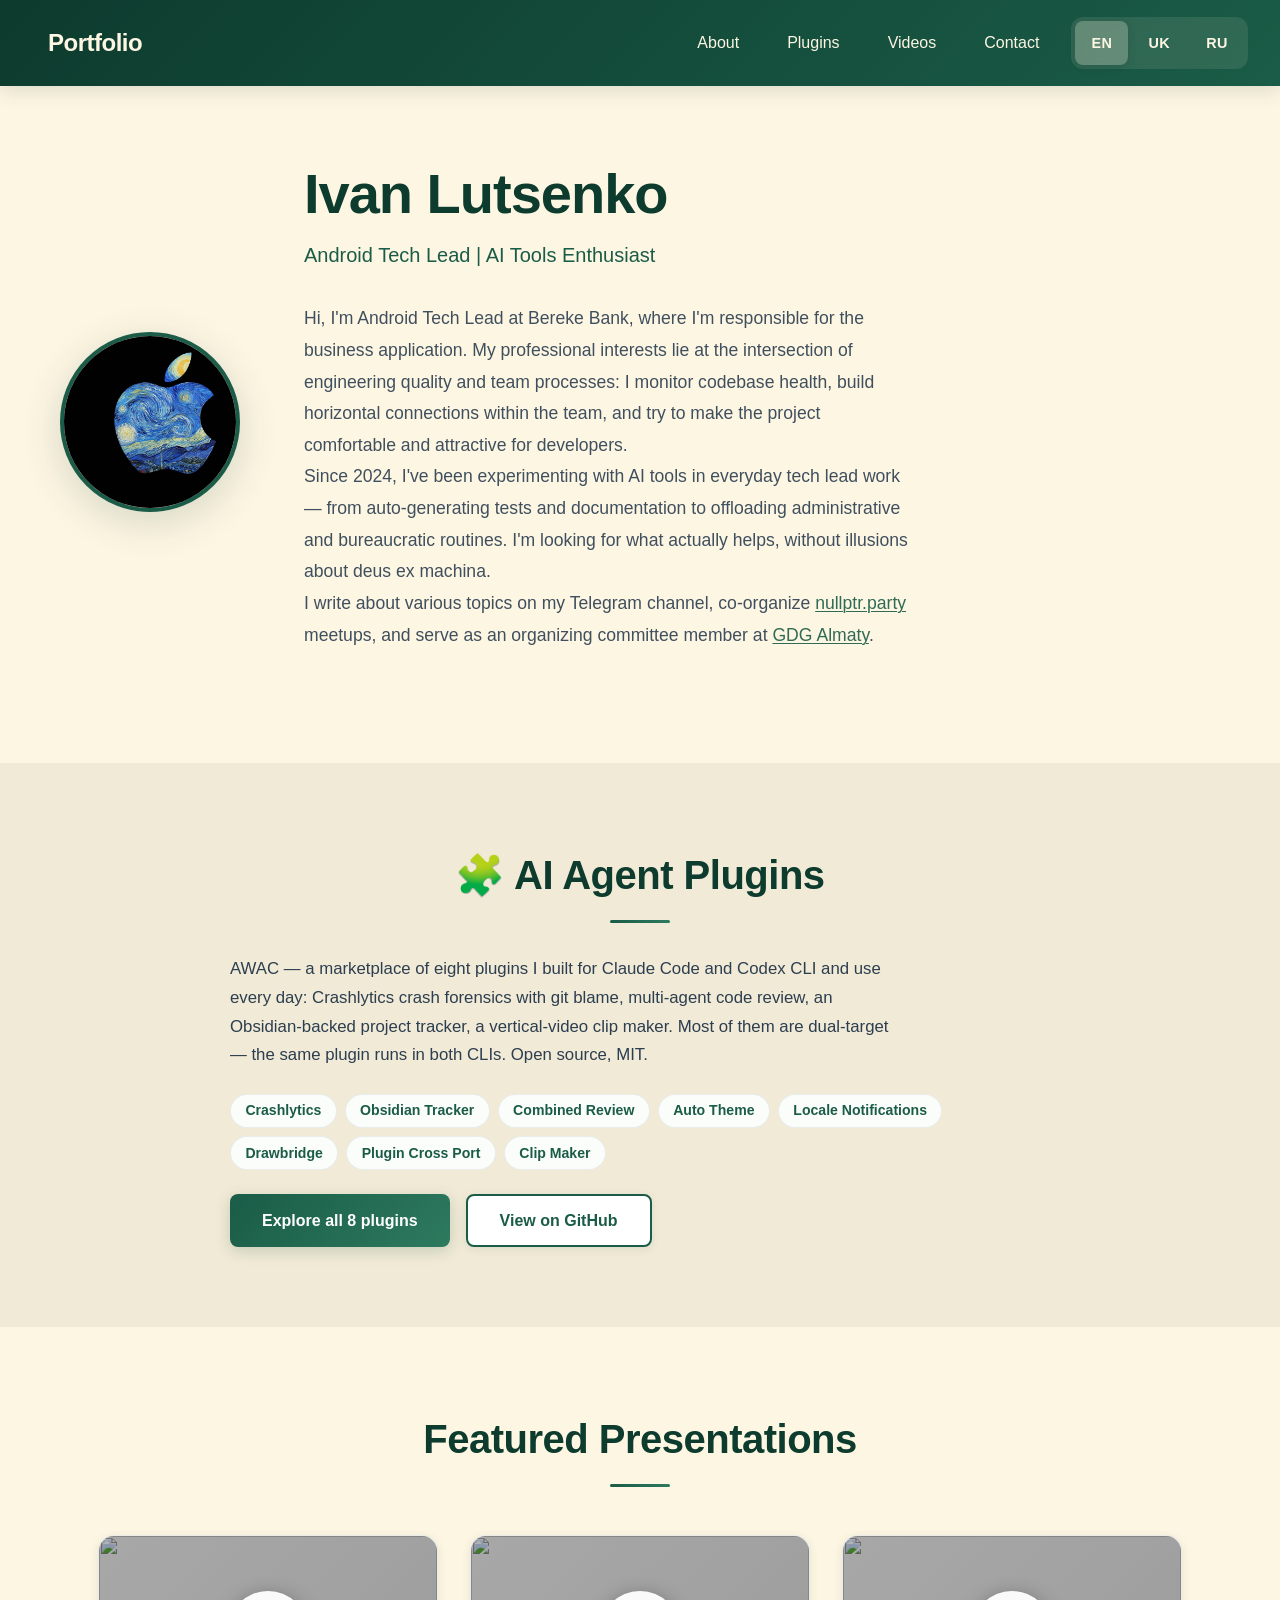
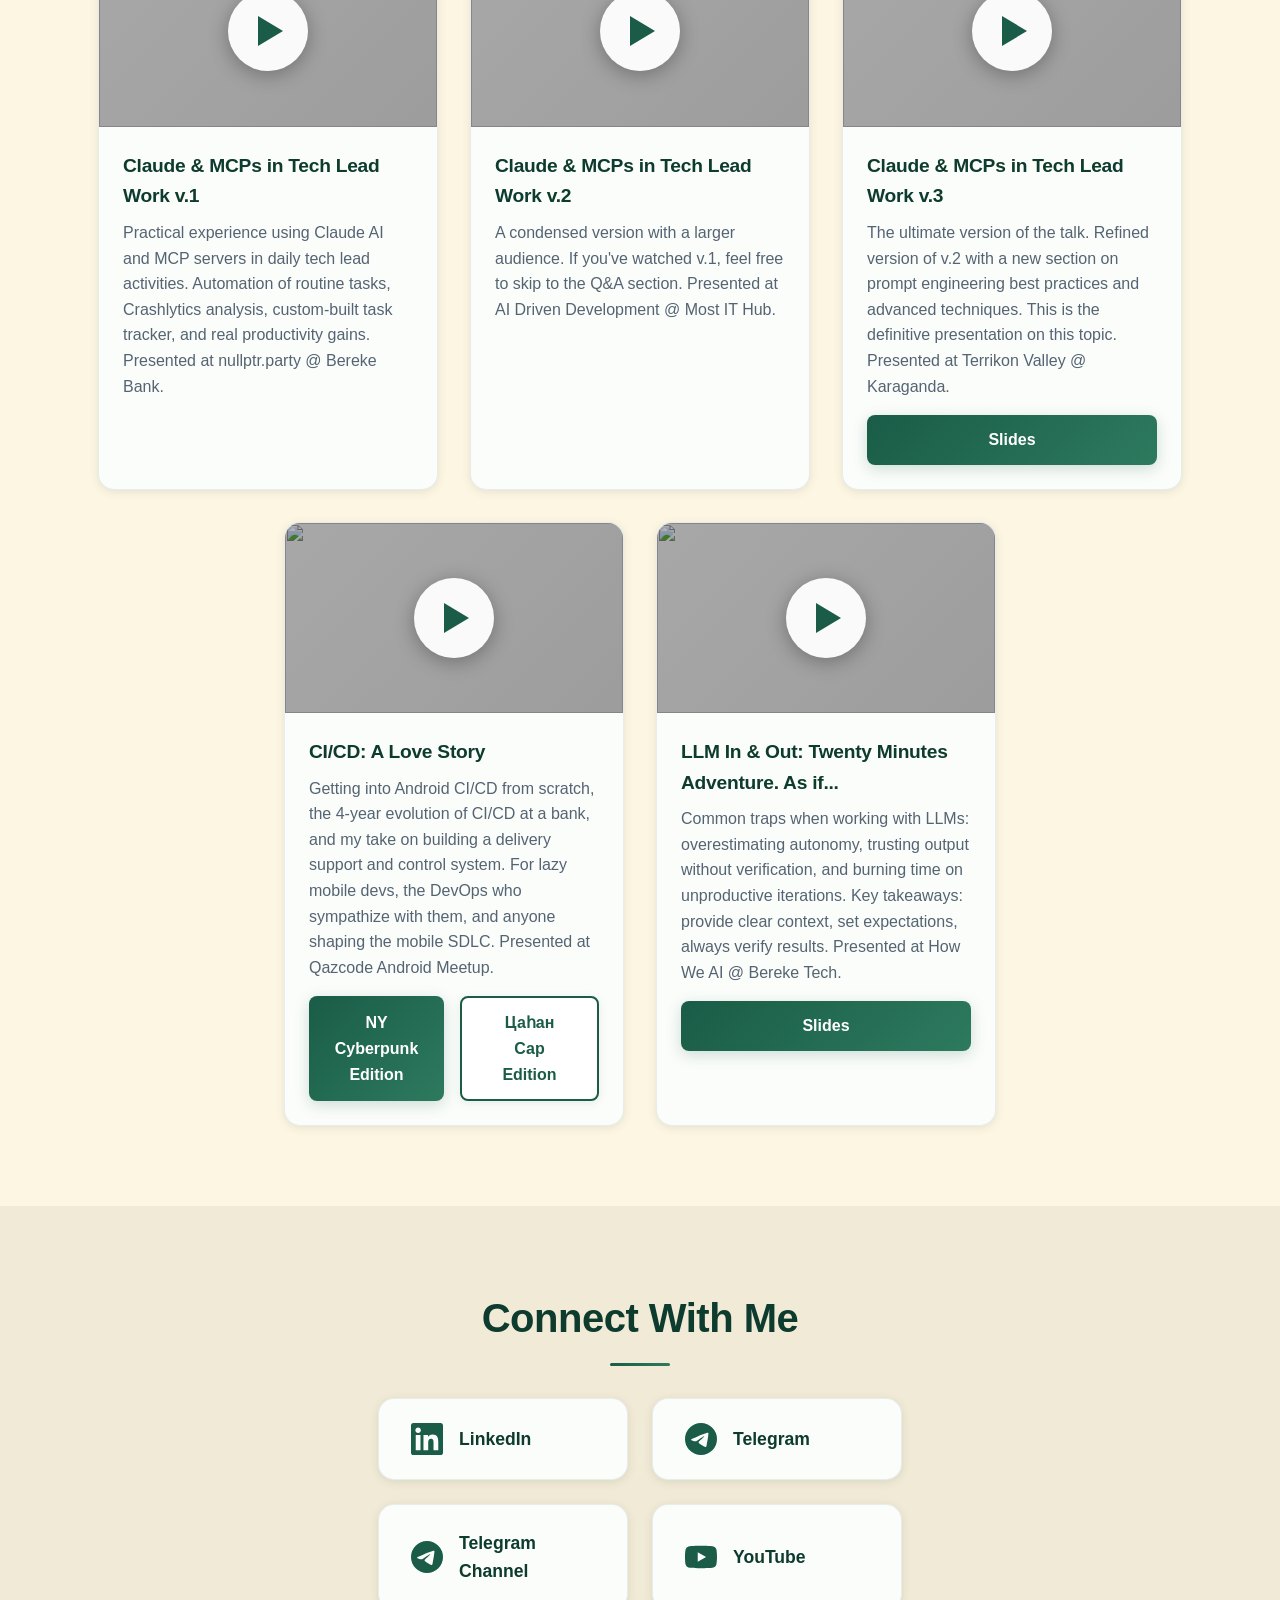
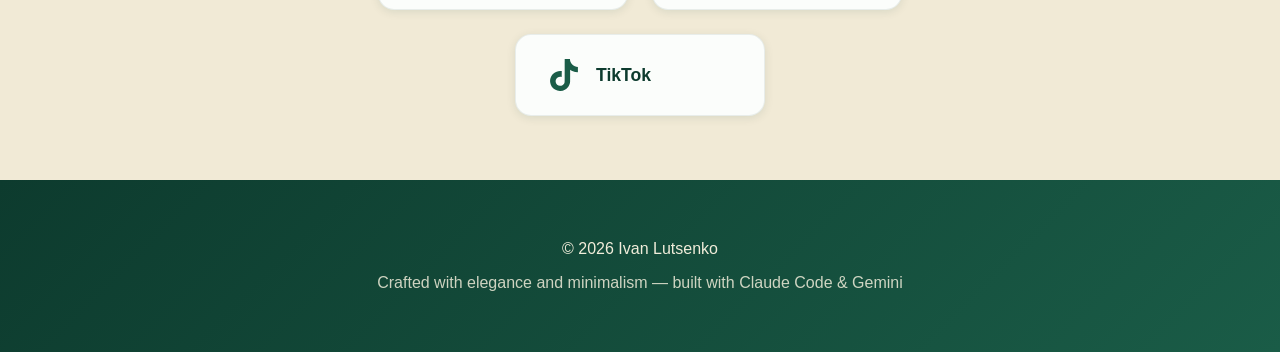
==== commit f8e82176: "Apply the design review: section order, language mechanism, mobile nav, plugin grouping" ====
--- a/index.html
+++ b/index.html
@@ -3,7 +3,15 @@
 <head>
     <meta charset="UTF-8">
     <meta name="viewport" content="width=device-width, initial-scale=1.0">
-    <script>document.documentElement.classList.add('js');</script>
+    <script>
+        // Stamp the language before first paint: no flash of English, and an unknown
+        // stored value can no longer hide every [data-lang] block on the page.
+        document.documentElement.classList.add('js');
+        (function () {
+            var l = localStorage.getItem('preferredLanguage');
+            document.documentElement.dataset.lang = ['en', 'uk', 'ru'].indexOf(l) < 0 ? 'en' : l;
+        })();
+    </script>
     <meta name="description" content="Ivan Lutsenko — Android Tech Lead at Bereke Bank, AI tools enthusiast, speaker and co-organizer of nullptr.party and GDG Almaty meetups.">
     <meta name="keywords" content="Ivan Lutsenko, Android Tech Lead, speaker, AI tools, Claude, MCP, Crashlytics, CI/CD, nullptr.party, GDG Almaty">
     <meta name="author" content="Ivan Lutsenko">
@@ -341,16 +349,20 @@
 
         h3 {
             font-size: 1.35rem;
-            color: var(--accent-green);
+            color: var(--dark-green);
             margin-bottom: 0.75rem;
             font-weight: 600;
             letter-spacing: -0.25px;
         }
 
         /* About Section — photo beside left-aligned name + bio */
+        /* Band rhythm follows DOM order, so reordering sections cannot break it */
+        main section:nth-of-type(even) {
+            background-color: var(--bg-band);
+        }
+
         #about {
-            background-color: var(--bg-light);
-            min-height: 70vh;
+            min-height: 60vh;
             display: grid;
             grid-template-columns: auto minmax(0, 1fr);
             grid-template-rows: auto auto;
@@ -432,7 +444,6 @@
 
         /* Contact Section */
         #contact {
-            background-color: var(--bg-light);
             padding-bottom: 4rem;
         }
 
@@ -507,7 +518,6 @@
 
         /* Video Gallery */
         #videos {
-            background: var(--bg-band);
             position: relative;
         }
 
@@ -626,7 +636,6 @@
 
         .video-title {
             font-size: 1.2rem;
-            color: var(--dark-green);
             margin-bottom: 0.5rem;
         }
 
@@ -641,25 +650,16 @@
         }
 
         /* Plugins Section */
-        #plugins {
-            background-color: var(--bg-band);
-        }
-
         .plugins-feature {
-            background: var(--card-surface);
-            border: 1px solid var(--card-border);
-            border-radius: 16px;
-            padding: 2.5rem;
-            box-shadow: var(--shadow-sm);
-            margin-top: 2rem;
+            margin: 2rem auto 0;
             max-width: 820px;
         }
 
         .plugins-lead {
             color: var(--text-dark);
-            opacity: 0.85;
             line-height: 1.7;
             font-size: 1.05rem;
+            max-width: 72ch;
         }
 
         .plugin-chips {
@@ -670,8 +670,10 @@
             margin: 1.5rem 0;
         }
 
-        .plugin-chips li {
-            background: var(--bg-band);
+        .plugin-chips a {
+            display: block;
+            text-decoration: none;
+            background: var(--card-surface);
             border: 1px solid var(--card-border);
             border-radius: 999px;
             padding: 0.3rem 0.9rem;
@@ -680,8 +682,18 @@
             font-weight: 600;
         }
 
+        .plugin-chips a:hover {
+            border-color: var(--light-green);
+            box-shadow: var(--shadow-sm);
+        }
+
         .plugins-feature .resource-buttons {
             margin-top: 0;
+        }
+
+        /* Sized to their labels — .download-btn's flex:1 is for the 340px video cards */
+        .plugins-feature .download-btn {
+            flex: 0 0 auto;
         }
 
         .resource-buttons {
@@ -732,7 +744,6 @@
             color: var(--text-light);
             text-align: center;
             padding: 3rem 2rem;
-            margin-top: 4rem;
         }
 
         footer p {
@@ -740,8 +751,10 @@
             opacity: 0.95;
         }
 
-        /* Hide non-active language elements */
-        [data-lang]:not(.active) {
+        /* Visibility keyed off the root language, not a hand-placed .active class */
+        html[data-lang="en"] [data-lang]:not([data-lang="en"]),
+        html[data-lang="uk"] [data-lang]:not([data-lang="uk"]),
+        html[data-lang="ru"] [data-lang]:not([data-lang="ru"]) {
             display: none !important;
         }
 
@@ -842,7 +855,7 @@
             }
 
             .plugins-feature {
-                padding: 1.5rem;
+                margin-top: 1.5rem;
             }
 
             .social-links {
@@ -861,18 +874,6 @@
             }
             #about .profile-container { margin-bottom: 2rem; }
             #about .bio { margin-left: auto; margin-right: auto; }
-        }
-
-        /* Loading animation */
-        .skeleton {
-            background: linear-gradient(90deg, #f0f0f0 25%, #e0e0e0 50%, #f0f0f0 75%);
-            background-size: 200% 100%;
-            animation: loading 1.5s infinite;
-        }
-
-        @keyframes loading {
-            0% { background-position: 200% 0; }
-            100% { background-position: -200% 0; }
         }
 
         /* Accessibility */
@@ -959,17 +960,17 @@
                 </a>
             </li>
             <li>
+                <a href="#videos">
+                    <span data-lang="en" class="active">Videos</span>
+                    <span data-lang="uk">Виступи</span>
+                    <span data-lang="ru">Выступления</span>
+                </a>
+            </li>
+            <li>
                 <a href="#contact">
                     <span data-lang="en" class="active">Contact</span>
                     <span data-lang="uk">Контакти</span>
                     <span data-lang="ru">Контакты</span>
-                </a>
-            </li>
-            <li>
-                <a href="#videos">
-                    <span data-lang="en" class="active">Videos</span>
-                    <span data-lang="uk">Виступи</span>
-                    <span data-lang="ru">Выступления</span>
                 </a>
             </li>
 
@@ -1038,92 +1039,43 @@
         <div class="plugins-feature">
             <!-- English -->
             <div data-lang="en" class="active">
-                <p class="plugins-lead">A marketplace of eight plugins I built for Claude Code and Codex CLI and use every day: Crashlytics crash forensics with git blame, multi-agent code review, an Obsidian-backed project tracker, a vertical-video clip maker. Most of them are dual-target — the same plugin runs in both CLIs. Open source, MIT.</p>
+                <p class="plugins-lead">AWAC — a marketplace of eight plugins I built for Claude Code and Codex CLI and use every day: Crashlytics crash forensics with git blame, multi-agent code review, an Obsidian-backed project tracker, a vertical-video clip maker. Most of them are dual-target — the same plugin runs in both CLIs. Open source, MIT.</p>
             </div>
             <!-- Ukrainian -->
             <div data-lang="uk">
-                <p class="plugins-lead">Маркетплейс із восьми плагінів, які я написав для Claude Code і Codex CLI та використовую щодня: форензика крашів Crashlytics із git blame, мультиагентний код-рев'ю, трекер проєктів на Obsidian, нарізач вертикальних відео. Більшість dual-target — той самий плагін працює в обох CLI. Відкритий код, MIT.</p>
+                <p class="plugins-lead">AWAC — маркетплейс із восьми плагінів, які я написав для Claude Code і Codex CLI та використовую щодня: форензика крашів Crashlytics із git blame, мультиагентний код-рев'ю, трекер проєктів на Obsidian, нарізач вертикальних відео. Більшість dual-target — той самий плагін працює в обох CLI. Відкритий код, MIT.</p>
             </div>
             <!-- Russian -->
             <div data-lang="ru">
-                <p class="plugins-lead">Маркетплейс из восьми плагинов, которые я написал для Claude Code и Codex CLI и использую каждый день: форензика крашей Crashlytics с git blame, мультиагентный код-ревью, трекер проектов на Obsidian, нарезатель вертикальных видео. Большинство dual-target — один и тот же плагин работает в обоих CLI. Открытый код, MIT.</p>
+                <p class="plugins-lead">AWAC — маркетплейс из восьми плагинов, которые я написал для Claude Code и Codex CLI и использую каждый день: форензика крашей Crashlytics с git blame, мультиагентный код-ревью, трекер проектов на Obsidian, нарезатель вертикальных видео. Большинство dual-target — один и тот же плагин работает в обоих CLI. Открытый код, MIT.</p>
             </div>
 
             <ul class="plugin-chips">
-                <li>Crashlytics</li>
-                <li>Obsidian Tracker</li>
-                <li>Combined Review</li>
-                <li>Auto Theme</li>
-                <li>Locale Notifications</li>
-                <li>Drawbridge</li>
-                <li>Plugin Cross Port</li>
-                <li>Clip Maker</li>
+                <li><a href="plugins.html#crashlytics">Crashlytics</a></li>
+                <li><a href="plugins.html#obsidian-tracker">Obsidian Tracker</a></li>
+                <li><a href="plugins.html#combined-review">Combined Review</a></li>
+                <li><a href="plugins.html#auto-theme">Auto Theme</a></li>
+                <li><a href="plugins.html#locale-notifications">Locale Notifications</a></li>
+                <li><a href="plugins.html#drawbridge">Drawbridge</a></li>
+                <li><a href="plugins.html#plugin-cross-port">Plugin Cross Port</a></li>
+                <li><a href="plugins.html#clip-maker">Clip Maker</a></li>
             </ul>
 
             <!-- English -->
             <div class="resource-buttons active" data-lang="en">
-                <a href="plugins.html" class="download-btn">Plugin overview</a>
+                <a href="plugins.html" class="download-btn">Explore all 8 plugins</a>
                 <a href="https://github.com/IvanLutsenko/awac-ai-agent-plugins" class="download-btn secondary" target="_blank" rel="noopener">View on GitHub</a>
             </div>
             <!-- Ukrainian -->
             <div class="resource-buttons" data-lang="uk">
-                <a href="plugins.html" class="download-btn">Огляд плагінів</a>
+                <a href="plugins.html" class="download-btn">Подивитись усі 8 плагінів</a>
                 <a href="https://github.com/IvanLutsenko/awac-ai-agent-plugins" class="download-btn secondary" target="_blank" rel="noopener">Дивитись на GitHub</a>
             </div>
             <!-- Russian -->
             <div class="resource-buttons" data-lang="ru">
-                <a href="plugins.html" class="download-btn">Обзор плагинов</a>
+                <a href="plugins.html" class="download-btn">Посмотреть все 8 плагинов</a>
                 <a href="https://github.com/IvanLutsenko/awac-ai-agent-plugins" class="download-btn secondary" target="_blank" rel="noopener">Смотреть на GitHub</a>
             </div>
-        </div>
-    </section>
-
-    <!-- Contact Section -->
-    <section id="contact">
-        <!-- English Title -->
-        <h2 data-lang="en" class="active">Connect With Me</h2>
-        <!-- Ukrainian Title -->
-        <h2 data-lang="uk">Зв'язатися зі мною</h2>
-        <!-- Russian Title -->
-        <h2 data-lang="ru">Связаться со мной</h2>
-
-        <div class="social-links">
-            <a href="https://www.linkedin.com/in/ivan-lutsenko/" target="_blank" rel="noopener" class="social-card">
-                <svg><use href="#linkedin-icon"></use></svg>
-                <div class="social-info">
-                    <div class="social-name">LinkedIn</div>
-                </div>
-            </a>
-
-            <a href="https://t.me/berzerg" target="_blank" rel="noopener" class="social-card">
-                <svg><use href="#telegram-icon"></use></svg>
-                <div class="social-info">
-                    <div class="social-name">Telegram</div>
-                </div>
-            </a>
-
-            <a href="https://t.me/maliastra" target="_blank" rel="noopener" class="social-card">
-                <svg><use href="#telegram-icon"></use></svg>
-                <div class="social-info">
-                    <div class="social-name active" data-lang="en">Telegram Channel</div>
-                    <div class="social-name" data-lang="uk">Telegram-канал</div>
-                    <div class="social-name" data-lang="ru">Telegram-канал</div>
-                </div>
-            </a>
-
-            <a href="https://www.youtube.com/channel/UClrUQ26FCv3pHVZT6YogOnA" target="_blank" rel="noopener" class="social-card">
-                <svg><use href="#youtube-icon"></use></svg>
-                <div class="social-info">
-                    <div class="social-name">YouTube</div>
-                </div>
-            </a>
-
-            <a href="https://www.tiktok.com/@permaliadastra?_t=ZM-90cLd8TUUA7&_r=1" target="_blank" rel="noopener" class="social-card">
-                <svg><use href="#tiktok-icon"></use></svg>
-                <div class="social-info">
-                    <div class="social-name">TikTok</div>
-                </div>
-            </a>
         </div>
     </section>
 
@@ -1140,7 +1092,7 @@
             <!-- Video Card 1 -->
             <div class="video-card">
                 <div class="video-wrapper">
-                    <div class="video-placeholder" data-video-id="1W-1VoxvZn8" role="button" tabindex="0" aria-label="Play video: Claude and MCPs in Tech Lead Work v.1">
+                    <div class="video-placeholder" data-video-id="1W-1VoxvZn8" role="button" tabindex="0" aria-label="Play video: Claude and MCPs in Tech Lead Work v.1" data-aria-en="Play video: Claude and MCPs in Tech Lead Work v.1" data-aria-uk="Відтворити відео: Claude and MCPs in Tech Lead Work v.1" data-aria-ru="Воспроизвести видео: Claude and MCPs in Tech Lead Work v.1">
                         <img class="video-thumb" src="https://img.youtube.com/vi/1W-1VoxvZn8/sddefault.jpg" alt="" loading="lazy">
                         <div class="play-button">
                             <div class="play-icon"></div>
@@ -1169,7 +1121,7 @@
             <!-- Video Card 2 -->
             <div class="video-card">
                 <div class="video-wrapper">
-                    <div class="video-placeholder" data-video-id="NClJR-HOp30" role="button" tabindex="0" aria-label="Play video: Claude and MCPs in Tech Lead Work v.2">
+                    <div class="video-placeholder" data-video-id="NClJR-HOp30" role="button" tabindex="0" aria-label="Play video: Claude and MCPs in Tech Lead Work v.2" data-aria-en="Play video: Claude and MCPs in Tech Lead Work v.2" data-aria-uk="Відтворити відео: Claude and MCPs in Tech Lead Work v.2" data-aria-ru="Воспроизвести видео: Claude and MCPs in Tech Lead Work v.2">
                         <img class="video-thumb" src="https://img.youtube.com/vi/NClJR-HOp30/maxresdefault.jpg" alt="" loading="lazy">
                         <div class="play-button">
                             <div class="play-icon"></div>
@@ -1198,7 +1150,7 @@
             <!-- Video Card 3 -->
             <div class="video-card">
                 <div class="video-wrapper">
-                    <div class="video-placeholder" data-video-id="2FXjctVWAQk" role="button" tabindex="0" aria-label="Play video: Claude and MCPs in Tech Lead Work v.3">
+                    <div class="video-placeholder" data-video-id="2FXjctVWAQk" role="button" tabindex="0" aria-label="Play video: Claude and MCPs in Tech Lead Work v.3" data-aria-en="Play video: Claude and MCPs in Tech Lead Work v.3" data-aria-uk="Відтворити відео: Claude and MCPs in Tech Lead Work v.3" data-aria-ru="Воспроизвести видео: Claude and MCPs in Tech Lead Work v.3">
                         <img class="video-thumb" src="https://img.youtube.com/vi/2FXjctVWAQk/2.jpg" alt="" loading="lazy">
                         <div class="play-button">
                             <div class="play-icon"></div>
@@ -1236,7 +1188,7 @@
             <!-- Video Card 4 -->
             <div class="video-card">
                 <div class="video-wrapper">
-                    <div class="video-placeholder" data-video-id="vv8IUVtMHrs" role="button" tabindex="0" aria-label="Play video: CI/CD: A Love Story">
+                    <div class="video-placeholder" data-video-id="vv8IUVtMHrs" role="button" tabindex="0" aria-label="Play video: CI/CD: A Love Story" data-aria-en="Play video: CI/CD: A Love Story" data-aria-uk="Відтворити відео: CI/CD: A Love Story" data-aria-ru="Воспроизвести видео: CI/CD: A Love Story">
                         <img class="video-thumb" src="https://img.youtube.com/vi/vv8IUVtMHrs/maxresdefault.jpg" alt="" loading="lazy">
                         <div class="play-button">
                             <div class="play-icon"></div>
@@ -1277,7 +1229,7 @@
             <!-- Video Card 5 -->
             <div class="video-card">
                 <div class="video-wrapper">
-                    <div class="video-placeholder" data-video-id="5qFNEwlpnkg" role="button" tabindex="0" aria-label="Play video: LLM In & Out: Twenty Minutes Adventure">
+                    <div class="video-placeholder" data-video-id="5qFNEwlpnkg" role="button" tabindex="0" aria-label="Play video: LLM In & Out: Twenty Minutes Adventure" data-aria-en="Play video: LLM In & Out: Twenty Minutes Adventure" data-aria-uk="Відтворити відео: LLM In & Out: Twenty Minutes Adventure" data-aria-ru="Воспроизвести видео: LLM In & Out: Twenty Minutes Adventure">
                         <img class="video-thumb" src="https://img.youtube.com/vi/5qFNEwlpnkg/maxresdefault.jpg" alt="" loading="lazy">
                         <div class="play-button">
                             <div class="play-icon"></div>
@@ -1315,7 +1267,7 @@
             <!-- Video Card 6 — hidden -->
             <div class="video-card" hidden>
                 <div class="video-wrapper">
-                    <div class="video-placeholder" data-video-id="vQ5SkC84eYM" role="button" tabindex="0" aria-label="Play video: Crash Analysis Evolution">
+                    <div class="video-placeholder" data-video-id="vQ5SkC84eYM" role="button" tabindex="0" aria-label="Play video: Crash Analysis Evolution" data-aria-en="Play video: Crash Analysis Evolution" data-aria-uk="Відтворити відео: Crash Analysis Evolution" data-aria-ru="Воспроизвести видео: Crash Analysis Evolution">
                         <img class="video-thumb" src="https://img.youtube.com/vi/vQ5SkC84eYM/maxresdefault.jpg" alt="" loading="lazy">
                         <div class="play-button">
                             <div class="play-icon"></div>
@@ -1349,6 +1301,55 @@
                     </div>
                 </div>
             </div>
+        </div>
+    </section>
+
+    <!-- Contact Section -->
+    <section id="contact">
+        <!-- English Title -->
+        <h2 data-lang="en" class="active">Connect With Me</h2>
+        <!-- Ukrainian Title -->
+        <h2 data-lang="uk">Зв'язатися зі мною</h2>
+        <!-- Russian Title -->
+        <h2 data-lang="ru">Связаться со мной</h2>
+
+        <div class="social-links">
+            <a href="https://www.linkedin.com/in/ivan-lutsenko/" target="_blank" rel="noopener" class="social-card">
+                <svg><use href="#linkedin-icon"></use></svg>
+                <div class="social-info">
+                    <div class="social-name">LinkedIn</div>
+                </div>
+            </a>
+
+            <a href="https://t.me/berzerg" target="_blank" rel="noopener" class="social-card">
+                <svg><use href="#telegram-icon"></use></svg>
+                <div class="social-info">
+                    <div class="social-name">Telegram</div>
+                </div>
+            </a>
+
+            <a href="https://t.me/maliastra" target="_blank" rel="noopener" class="social-card">
+                <svg><use href="#telegram-icon"></use></svg>
+                <div class="social-info">
+                    <div class="social-name active" data-lang="en">Telegram Channel</div>
+                    <div class="social-name" data-lang="uk">Telegram-канал</div>
+                    <div class="social-name" data-lang="ru">Telegram-канал</div>
+                </div>
+            </a>
+
+            <a href="https://www.youtube.com/channel/UClrUQ26FCv3pHVZT6YogOnA" target="_blank" rel="noopener" class="social-card">
+                <svg><use href="#youtube-icon"></use></svg>
+                <div class="social-info">
+                    <div class="social-name">YouTube</div>
+                </div>
+            </a>
+
+            <a href="https://www.tiktok.com/@permaliadastra?_t=ZM-90cLd8TUUA7&_r=1" target="_blank" rel="noopener" class="social-card">
+                <svg><use href="#tiktok-icon"></use></svg>
+                <div class="social-info">
+                    <div class="social-name">TikTok</div>
+                </div>
+            </a>
         </div>
     </section>
 
@@ -1374,17 +1375,18 @@
     </footer>
 
     <script>
-        // Language Switcher
+        // Language Switcher — visibility comes from html[data-lang], set in <head>
+        const LANGS = ['en', 'uk', 'ru'];
         const langButtons = document.querySelectorAll('[data-lang-switch]');
-        const langElements = document.querySelectorAll('[data-lang]');
-        
-        // Get saved language or default to English
-        let currentLang = localStorage.getItem('preferredLanguage') || 'en';
-        
-        // Set initial language
-        setLanguage(currentLang);
-        
-        // Add click listeners to language buttons
+
+        // Labels that are not visible text, so the CSS rule cannot swap them
+        const ARIA_LABELS = {
+            menuToggle: { en: 'Open menu', uk: 'Відкрити меню', ru: 'Открыть меню' },
+            closeMenu: { en: 'Close menu', uk: 'Закрити меню', ru: 'Закрыть меню' }
+        };
+
+        setLanguage(document.documentElement.dataset.lang);
+
         langButtons.forEach(button => {
             button.addEventListener('click', () => {
                 const lang = button.getAttribute('data-lang-switch');
@@ -1392,28 +1394,27 @@
                 localStorage.setItem('preferredLanguage', lang);
             });
         });
-        
+
         function setLanguage(lang) {
-            currentLang = lang;
-            
-            // Update all language elements
-            langElements.forEach(element => {
-                if (element.getAttribute('data-lang') === lang) {
-                    element.classList.add('active');
-                } else {
-                    element.classList.remove('active');
-                }
-            });
-            
-            // Update language buttons
+            if (LANGS.indexOf(lang) < 0) lang = 'en';
+
+            document.documentElement.dataset.lang = lang;
+            document.documentElement.lang = lang;
+
             langButtons.forEach(button => {
                 const isActive = button.getAttribute('data-lang-switch') === lang;
                 button.classList.toggle('active', isActive);
                 button.setAttribute('aria-pressed', String(isActive));
             });
-            
-            // Update HTML lang attribute
-            document.documentElement.lang = lang;
+
+            Object.keys(ARIA_LABELS).forEach(id => {
+                const el = document.getElementById(id);
+                if (el) el.setAttribute('aria-label', ARIA_LABELS[id][lang]);
+            });
+
+            document.querySelectorAll('.video-placeholder[data-aria-' + lang + ']').forEach(el => {
+                el.setAttribute('aria-label', el.getAttribute('data-aria-' + lang));
+            });
         }
 
         // Mobile Menu
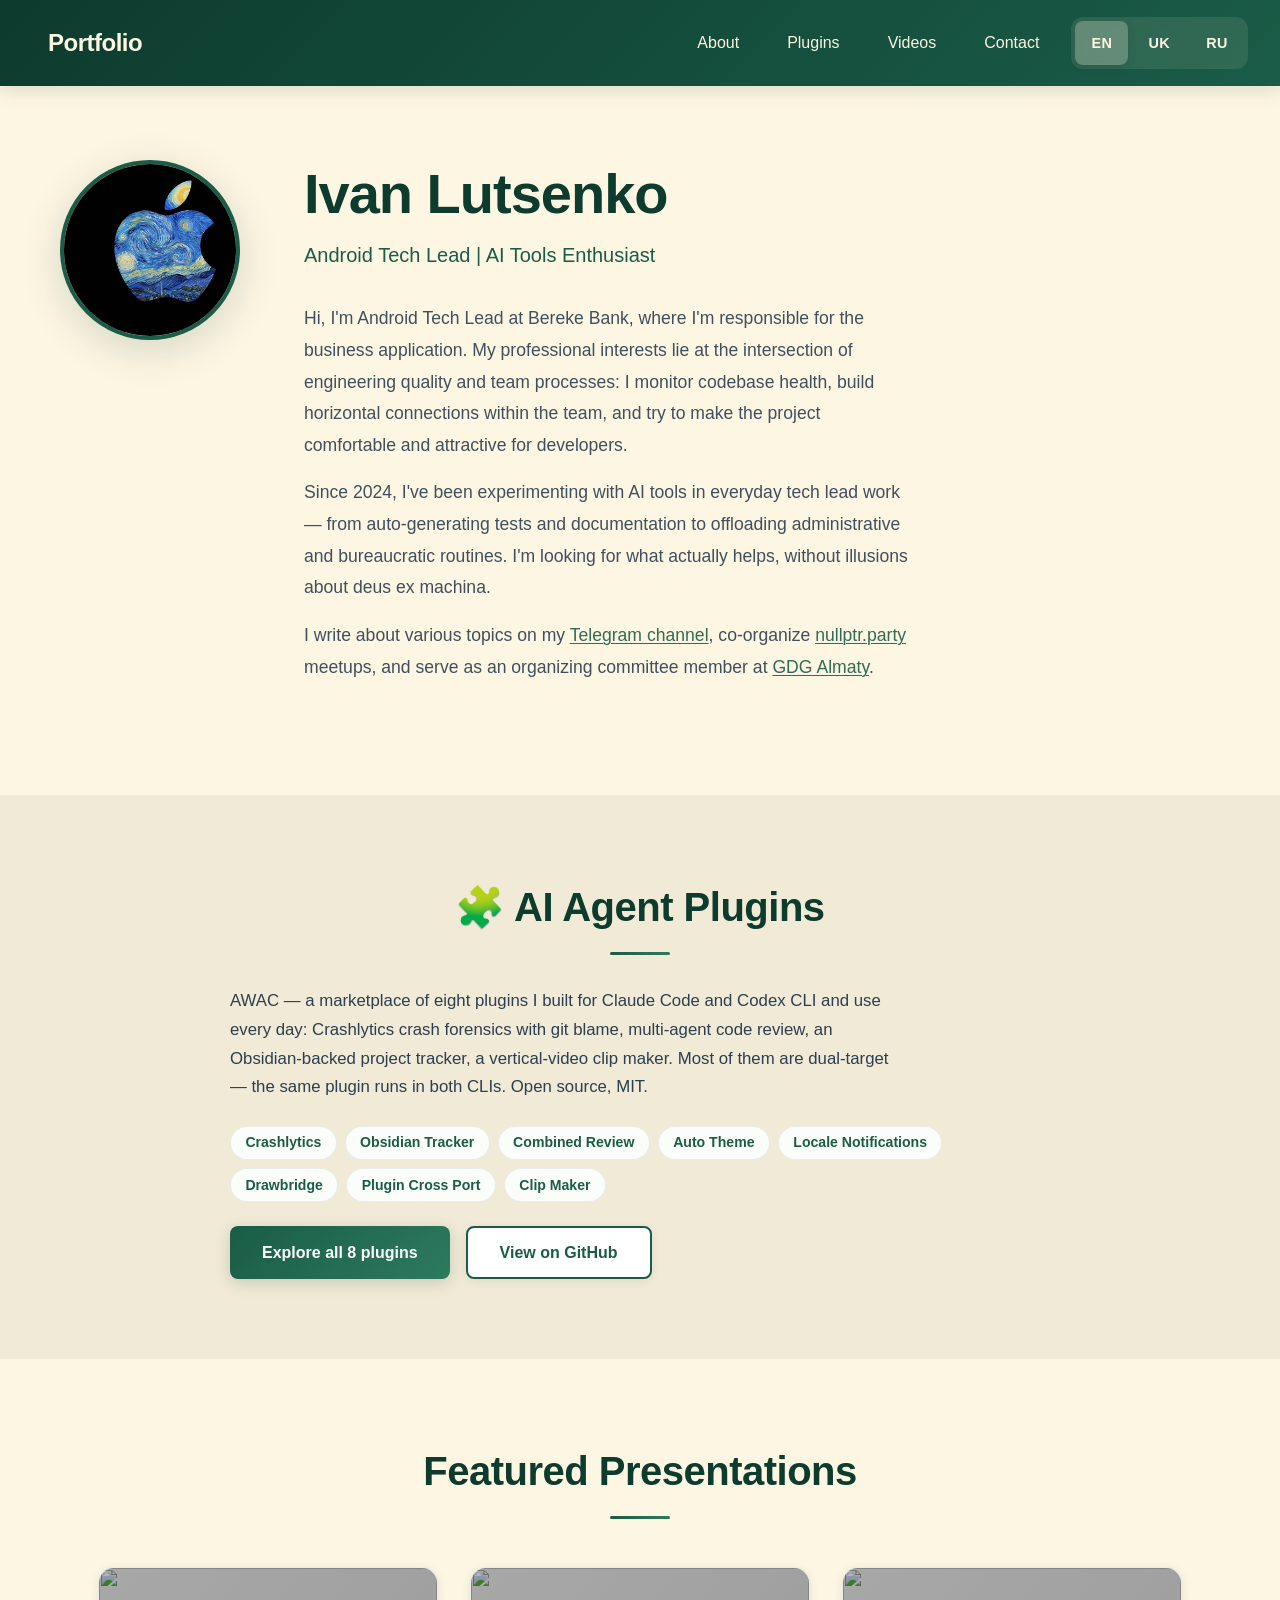
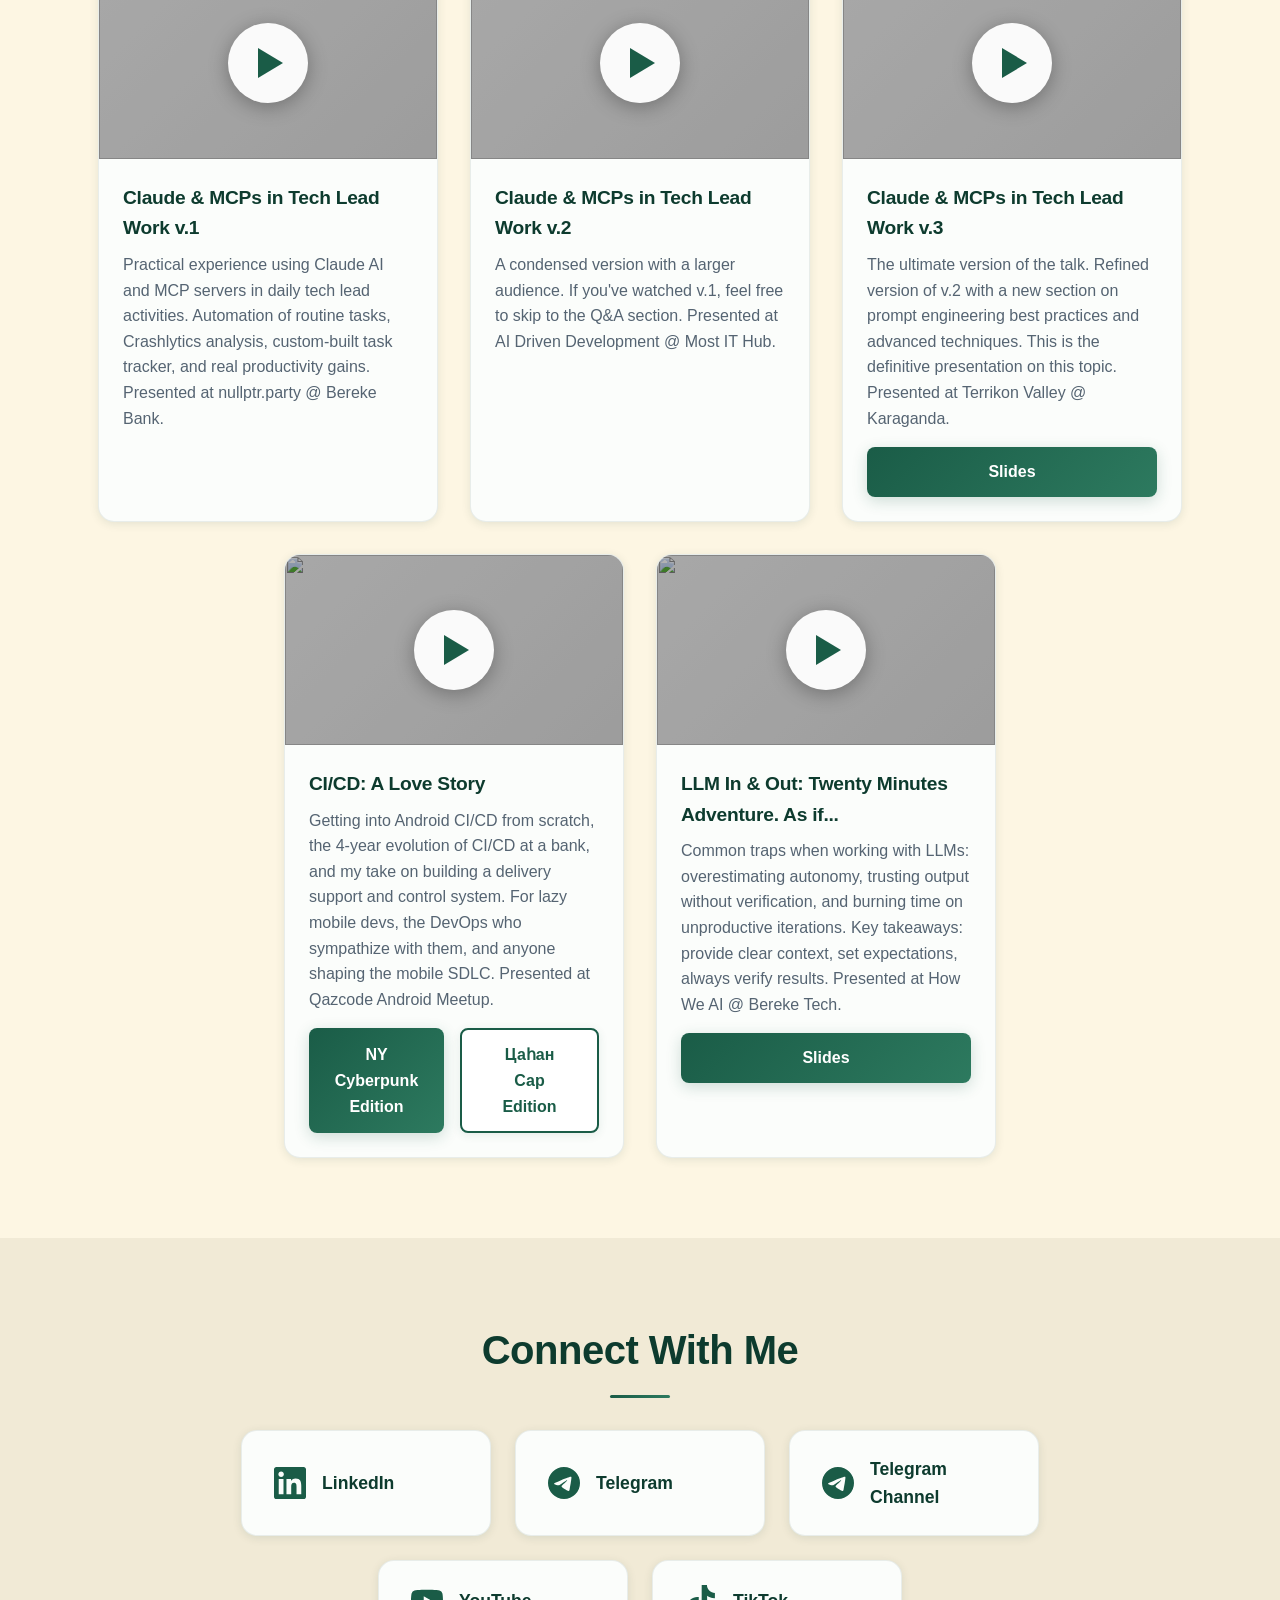
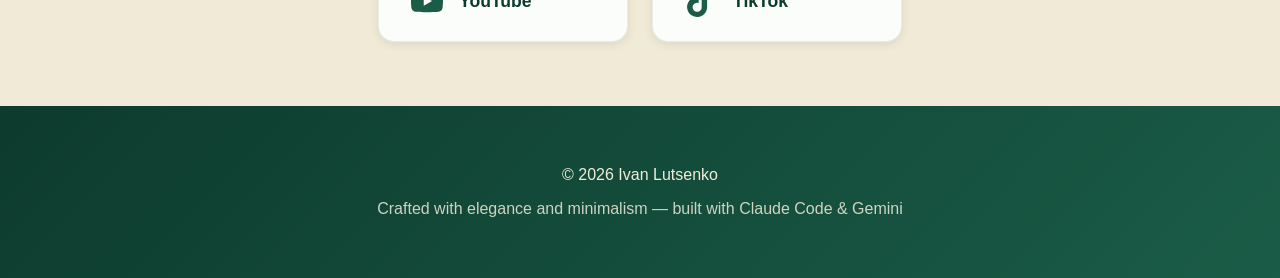
==== commit 45297769: "Cut the About section down to two alignment edges and link the Telegram channel" ====
--- a/index.html
+++ b/index.html
@@ -122,7 +122,7 @@
 
         html {
             scroll-behavior: smooth;
-            scroll-padding-top: 80px; /* offset for fixed navbar on anchor jumps */
+            scroll-padding-top: 96px; /* fixed navbar is 86px on desktop */
         }
 
         body {
@@ -364,16 +364,23 @@
         #about {
             min-height: 60vh;
             display: grid;
-            grid-template-columns: auto minmax(0, 1fr);
+            /* Column 2 is sized to the bio's own measure — stretching it to 1fr left
+               ~300px permanently dead to the right of the text at every width */
+            grid-template-columns: auto minmax(0, 38rem);
             grid-template-rows: auto auto;
             align-content: center;
+            /* Explicit: the default stretches the auto photo column and the image,
+               centred by its own margin, drifts right with it */
+            justify-content: start;
             column-gap: clamp(2rem, 5vw, 4rem);
             text-align: left;
         }
         #about .profile-container {
             grid-column: 1;
             grid-row: 1 / 3;
-            align-self: center;
+            /* Spans both rows: centring drops the photo to the middle of the bio and
+               leaves the column empty beside the name */
+            align-self: start;
             margin: 0;
         }
         #about h1 {
@@ -397,6 +404,11 @@
             color: var(--accent-green);
             margin-bottom: 2rem;
             font-weight: 500;
+        }
+
+        /* Global reset zeroes p margins, so the bio needs its own paragraph rhythm */
+        .bio p + p {
+            margin-top: 1rem;
         }
 
         .bio {
@@ -452,7 +464,9 @@
             gap: 1.5rem;
             justify-content: center;
             flex-wrap: wrap;
-            max-width: 600px;
+            /* Same 820px text tier as .plugins-feature, so the two centred sections
+               share one left edge instead of each finding its own */
+            max-width: 820px;
             margin: 0 auto;
         }
 
@@ -784,6 +798,12 @@
         }
 
         @media (max-width: 768px) {
+            /* The mobile navbar is two rows (~102px), so the desktop 80px offset
+               dropped anchor targets underneath it */
+            html {
+                scroll-padding-top: 110px;
+            }
+
             nav {
                 padding: 1rem;
             }
@@ -1002,7 +1022,7 @@
             <div class="bio">
                 <p>Hi, I'm Android Tech Lead at Bereke Bank, where I'm responsible for the business application. My professional interests lie at the intersection of engineering quality and team processes: I monitor codebase health, build horizontal connections within the team, and try to make the project comfortable and attractive for developers.</p>
                 <p>Since 2024, I've been experimenting with AI tools in everyday tech lead work — from auto-generating tests and documentation to offloading administrative and bureaucratic routines. I'm looking for what actually helps, without illusions about deus ex machina.</p>
-                <p>I write about various topics on my Telegram channel, co-organize <a href="https://nullptr.party" target="_blank" rel="noopener">nullptr.party</a> meetups, and serve as an organizing committee member at <a href="https://gdg.community.dev/gdg-almaty" target="_blank" rel="noopener">GDG Almaty</a>.</p>
+                <p>I write about various topics on my <a href="https://t.me/maliastra" target="_blank" rel="noopener">Telegram channel</a>, co-organize <a href="https://nullptr.party" target="_blank" rel="noopener">nullptr.party</a> meetups, and serve as an organizing committee member at <a href="https://gdg.community.dev/gdg-almaty" target="_blank" rel="noopener">GDG Almaty</a>.</p>
             </div>
         </div>
 
@@ -1012,7 +1032,7 @@
             <div class="bio">
                 <p>Привіт, я Android Tech Lead в Bereke Bank, де відповідаю за додаток для бізнесу. Мої професійні інтереси на перетині інженерної якості та командних процесів: стежу за здоров'ям кодової бази, вибудовую горизонтальні зв'язки всередині команди та намагаюся зробити проєкт комфортним та привабливим для розробників.</p>
                 <p>З 2024 року експериментую з AI-інструментами у повсякденній роботі техліда — від автогенерації тестів та документації до розвантаження адміністративно-бюрократичної рутини. Шукаю, що дійсно допомагає, без ілюзій про deus ex machina.</p>
-                <p>Пишу про різне в Telegram-каналі, співорганізую зустрічі <a href="https://nullptr.party" target="_blank" rel="noopener">nullptr.party</a>, член оргкомітету в <a href="https://gdg.community.dev/gdg-almaty" target="_blank" rel="noopener">GDG Almaty</a>.</p>
+                <p>Пишу про різне в <a href="https://t.me/maliastra" target="_blank" rel="noopener">Telegram-каналі</a>, співорганізую зустрічі <a href="https://nullptr.party" target="_blank" rel="noopener">nullptr.party</a>, член оргкомітету в <a href="https://gdg.community.dev/gdg-almaty" target="_blank" rel="noopener">GDG Almaty</a>.</p>
             </div>
         </div>
 
@@ -1022,7 +1042,7 @@
             <div class="bio">
                 <p>Привет, я Android Tech Lead в Bereke Bank, где отвечаю за приложение для бизнеса. Мои профессиональные интересы на стыке инженерного качества и командных процессов: слежу за здоровьем кодовой базы, выстраиваю горизонтальные связи внутри команды и стараюсь сделать проект комфортным и привлекательным для разработчиков.</p>
                 <p>С 2024 года экспериментирую с AI-инструментами в повседневной работе техлида — от автогенерации тестов и документации до разгрузки административно-бюрократической рутины. Ищу, что действительно помогает, без иллюзий про deus ex machina.</p>
-                <p>Пишу о разном в Telegram-канале, соорганизую встречи <a href="https://nullptr.party" target="_blank" rel="noopener">nullptr.party</a>, член оргкомитета в <a href="https://gdg.community.dev/gdg-almaty" target="_blank" rel="noopener">GDG Almaty</a>.</p>
+                <p>Пишу о разном в <a href="https://t.me/maliastra" target="_blank" rel="noopener">Telegram-канале</a>, соорганизую встречи <a href="https://nullptr.party" target="_blank" rel="noopener">nullptr.party</a>, член оргкомитета в <a href="https://gdg.community.dev/gdg-almaty" target="_blank" rel="noopener">GDG Almaty</a>.</p>
             </div>
         </div>
     </section>
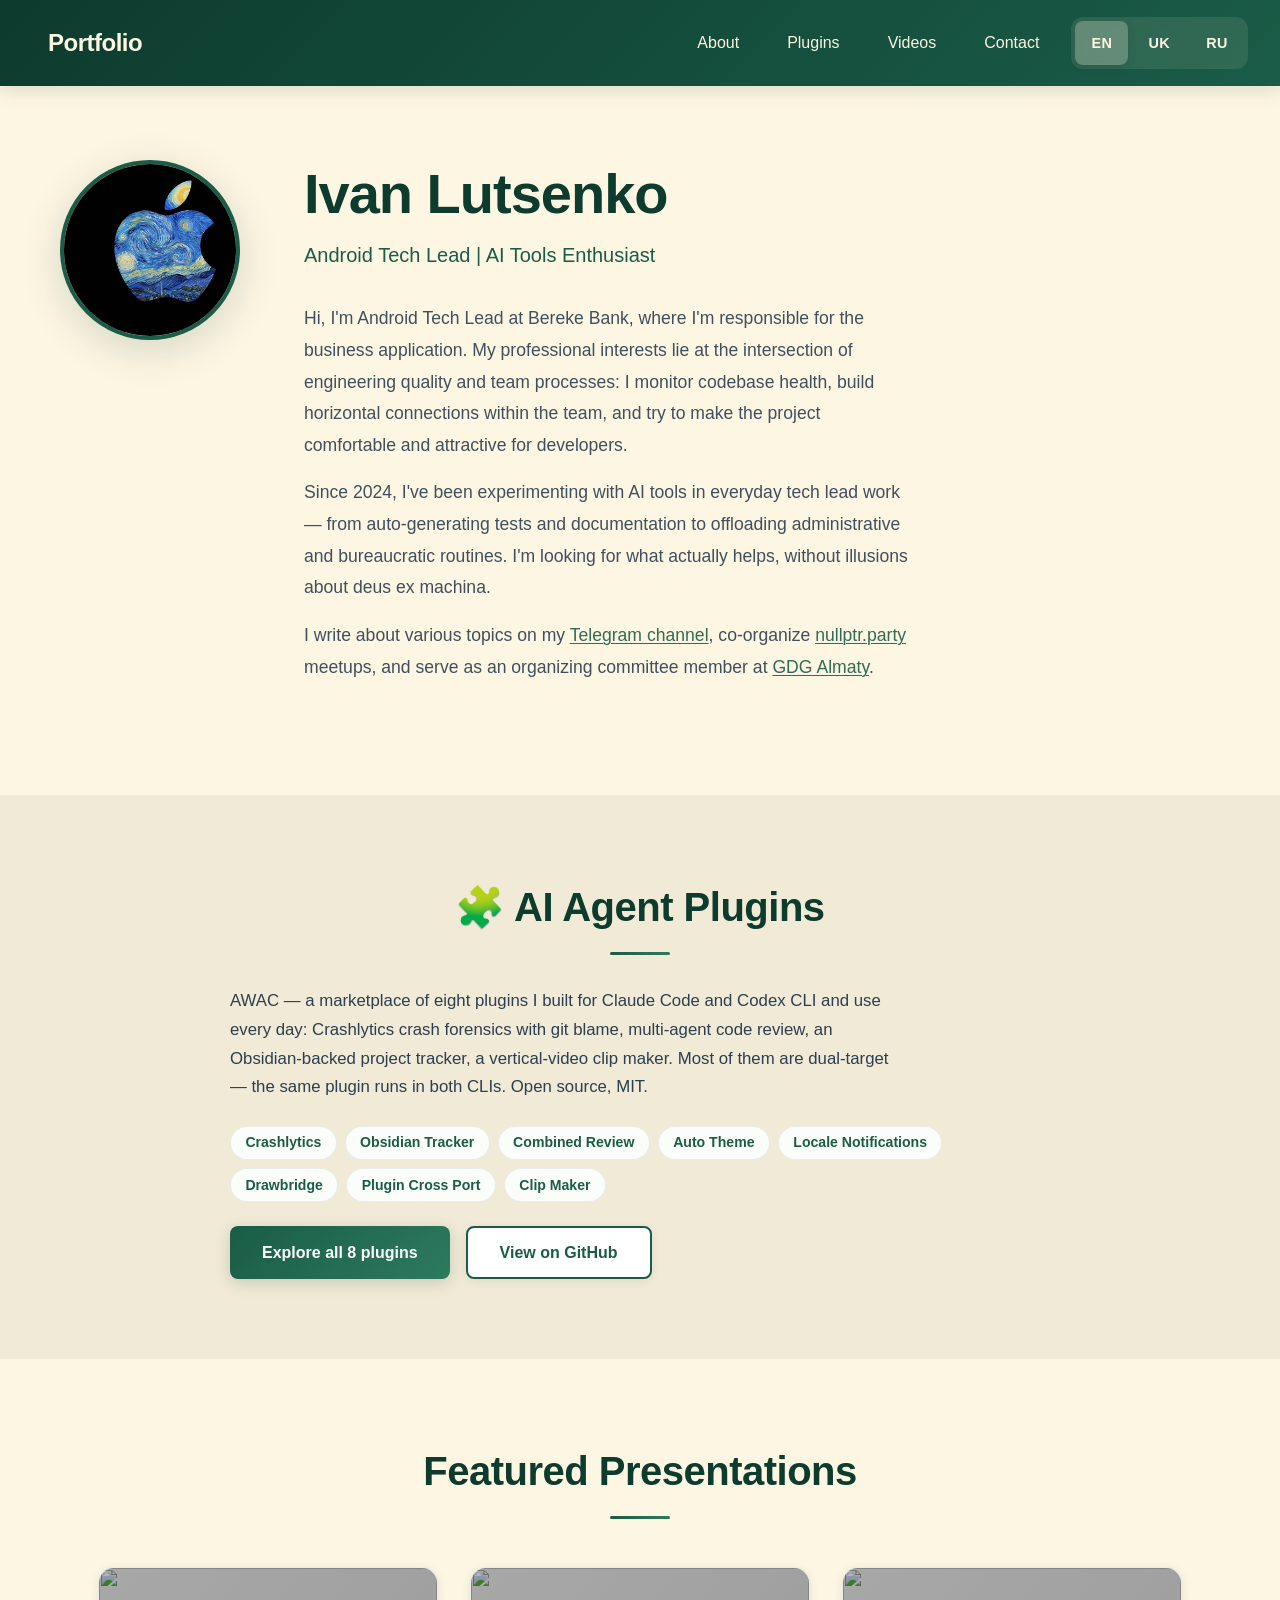
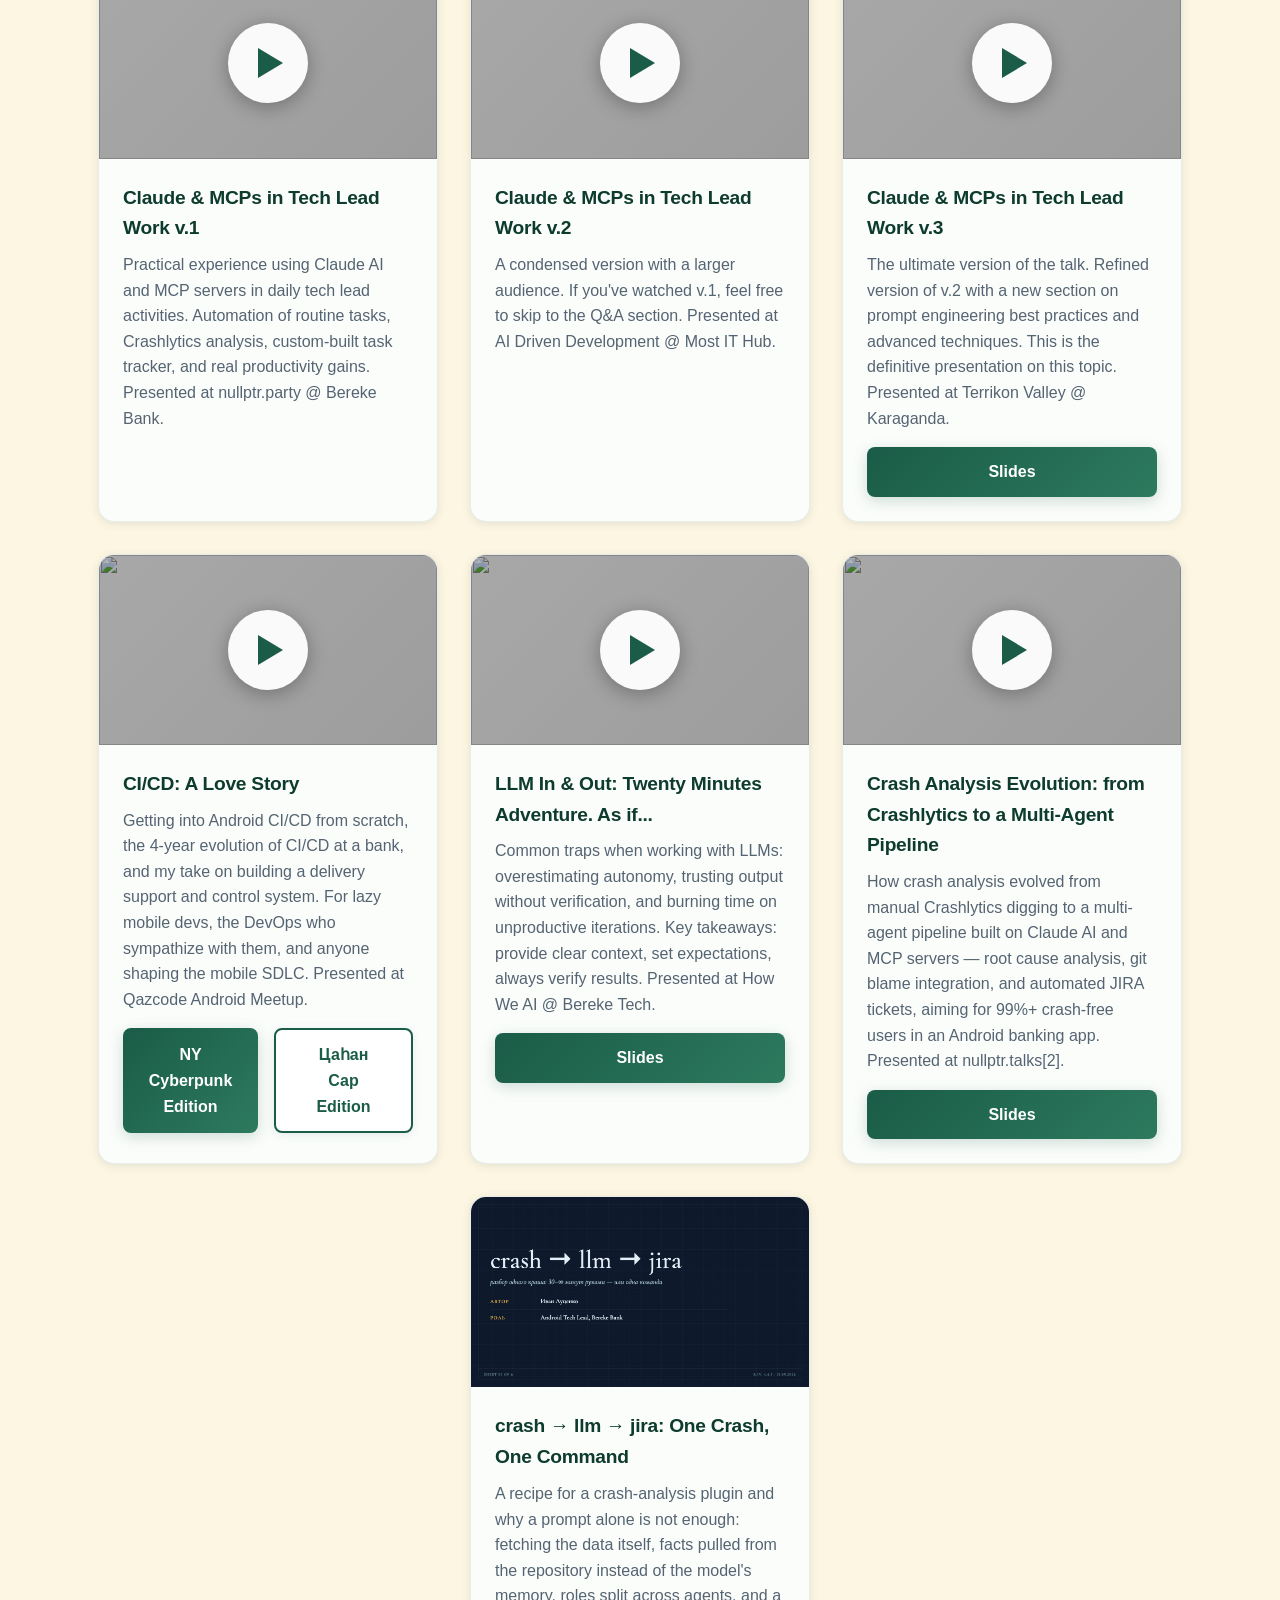
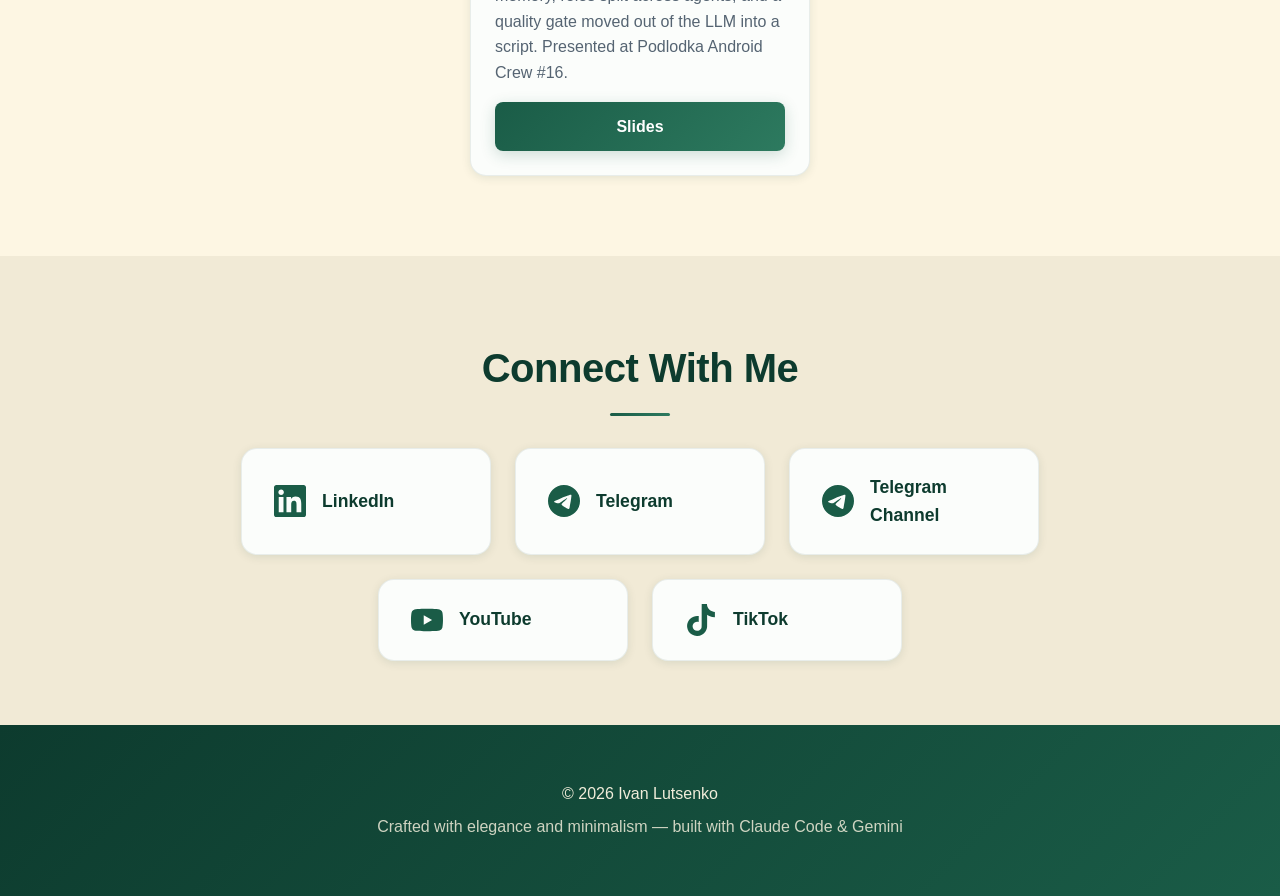
==== commit 79399088: "Publish the Podlodka #16 crash talk and unhide the April one The crash analysis card has been hidden" ====
--- a/index.html
+++ b/index.html
@@ -616,6 +616,28 @@
             background: rgba(0, 0, 0, 0.5);
         }
 
+        /* Обложка колоды: та же рамка, что у видео, но ведёт на слайды */
+        .deck-cover {
+            position: absolute;
+            top: 0;
+            left: 0;
+            width: 100%;
+            height: 100%;
+            display: block;
+            overflow: hidden;
+        }
+
+        .deck-cover img {
+            width: 100%;
+            height: 100%;
+            object-fit: cover;
+            transition: var(--transition);
+        }
+
+        .deck-cover:hover img {
+            transform: scale(1.04);
+        }
+
         .play-button {
             width: 80px;
             height: 80px;
@@ -1284,8 +1306,8 @@
                 </div>
             </div>
 
-            <!-- Video Card 6 — hidden -->
-            <div class="video-card" hidden>
+            <!-- Video Card 6 -->
+            <div class="video-card">
                 <div class="video-wrapper">
                     <div class="video-placeholder" data-video-id="vQ5SkC84eYM" role="button" tabindex="0" aria-label="Play video: Crash Analysis Evolution" data-aria-en="Play video: Crash Analysis Evolution" data-aria-uk="Відтворити відео: Crash Analysis Evolution" data-aria-ru="Воспроизвести видео: Crash Analysis Evolution">
                         <img class="video-thumb" src="https://img.youtube.com/vi/vQ5SkC84eYM/maxresdefault.jpg" alt="" loading="lazy">
@@ -1317,6 +1339,41 @@
                         <p class="video-description">Как анализ крешей прошёл путь от ручного копания в Crashlytics до мультиагентского пайплайна на базе Claude AI и MCP-серверов — анализ первопричин, интеграция с git blame и автоматическая генерация JIRA тикетов с целью 99%+ crash-free users в банковском Android-приложении. Выступление на nullptr.talks[2].</p>
                         <div class="resource-buttons">
                             <a href="res/crashlytics-talk.html" class="download-btn" target="_blank" rel="noopener">Слайды</a>
+                        </div>
+                    </div>
+                </div>
+            </div>
+
+            <!-- Video Card 7 -->
+            <div class="video-card">
+                <div class="video-wrapper">
+                    <a class="deck-cover" href="res/podlodka-16-crash-to-jira.html" target="_blank" rel="noopener" aria-label="Open slides: crash to llm to jira" data-aria-en="Open slides: crash to llm to jira" data-aria-uk="Відкрити слайди: crash to llm to jira" data-aria-ru="Открыть слайды: crash to llm to jira">
+                        <img src="res/podlodka-16-img/cover.jpg" alt="" loading="lazy">
+                    </a>
+                </div>
+                <div class="video-info">
+                    <!-- English -->
+                    <div data-lang="en" class="active">
+                        <h3 class="video-title">crash &rarr; llm &rarr; jira: One Crash, One Command</h3>
+                        <p class="video-description">A recipe for a crash-analysis plugin and why a prompt alone is not enough: fetching the data itself, facts pulled from the repository instead of the model's memory, roles split across agents, and a quality gate moved out of the LLM into a script. Presented at Podlodka Android Crew #16.</p>
+                        <div class="resource-buttons">
+                            <a href="res/podlodka-16-crash-to-jira.html" class="download-btn" target="_blank" rel="noopener">Slides</a>
+                        </div>
+                    </div>
+                    <!-- Ukrainian -->
+                    <div data-lang="uk">
+                        <h3 class="video-title">crash &rarr; llm &rarr; jira: один креш, одна команда</h3>
+                        <p class="video-description">Рецепт плагіна для розбору крешів і чому самого промпта не вистачає: дані приходять самі, факти з репозиторію, а не з пам'яті моделі, ролі рознесені по агентах, а гейт якості винесений із LLM у скрипт. Виступ на Podlodka Android Crew #16.</p>
+                        <div class="resource-buttons">
+                            <a href="res/podlodka-16-crash-to-jira.html" class="download-btn" target="_blank" rel="noopener">Слайди</a>
+                        </div>
+                    </div>
+                    <!-- Russian -->
+                    <div data-lang="ru">
+                        <h3 class="video-title">crash &rarr; llm &rarr; jira: один краш, одна команда</h3>
+                        <p class="video-description">Рецепт плагина для разбора крашей и почему промпта может не хватить: данные приходят сами, факты берутся из репозитория, а не из памяти модели, роли разведены по агентам, а гейт качества вынесен из LLM в скрипт. Выступление на Podlodka Android Crew #16.</p>
+                        <div class="resource-buttons">
+                            <a href="res/podlodka-16-crash-to-jira.html" class="download-btn" target="_blank" rel="noopener">Слайды</a>
                         </div>
                     </div>
                 </div>
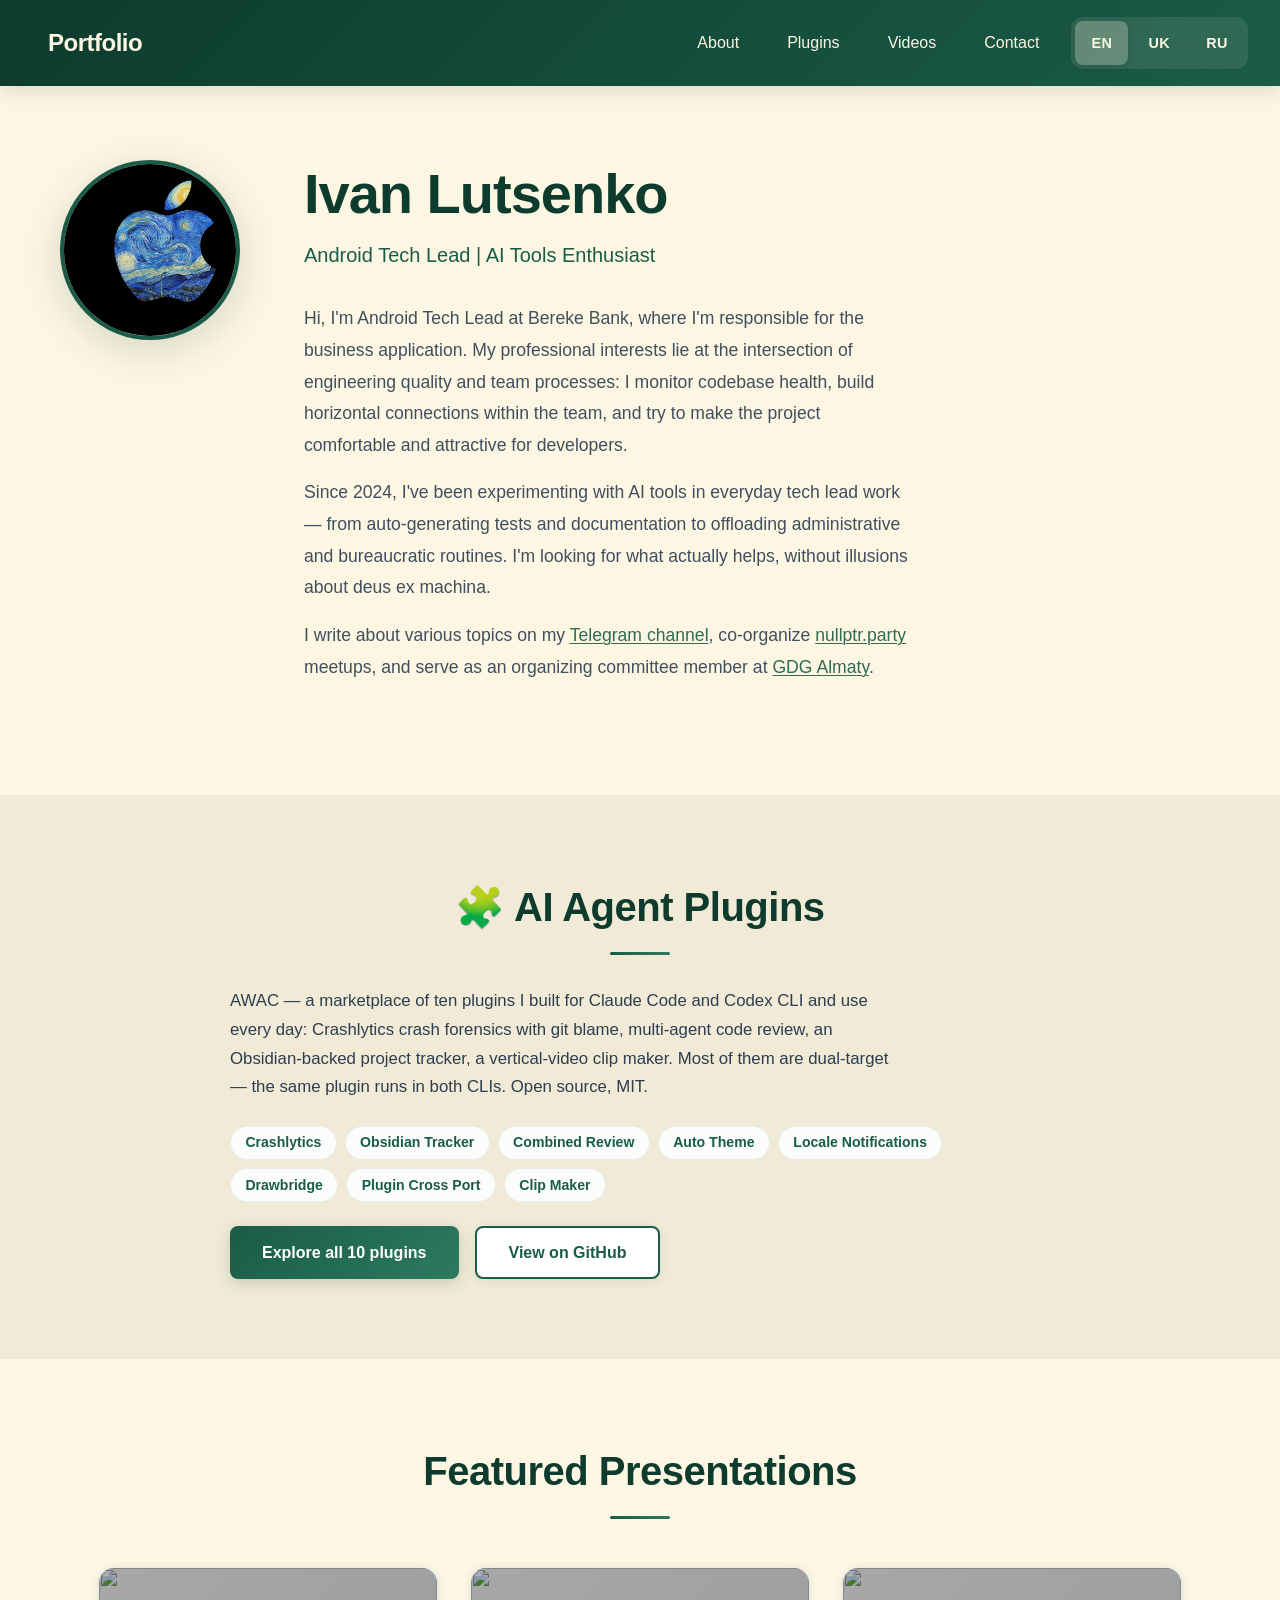
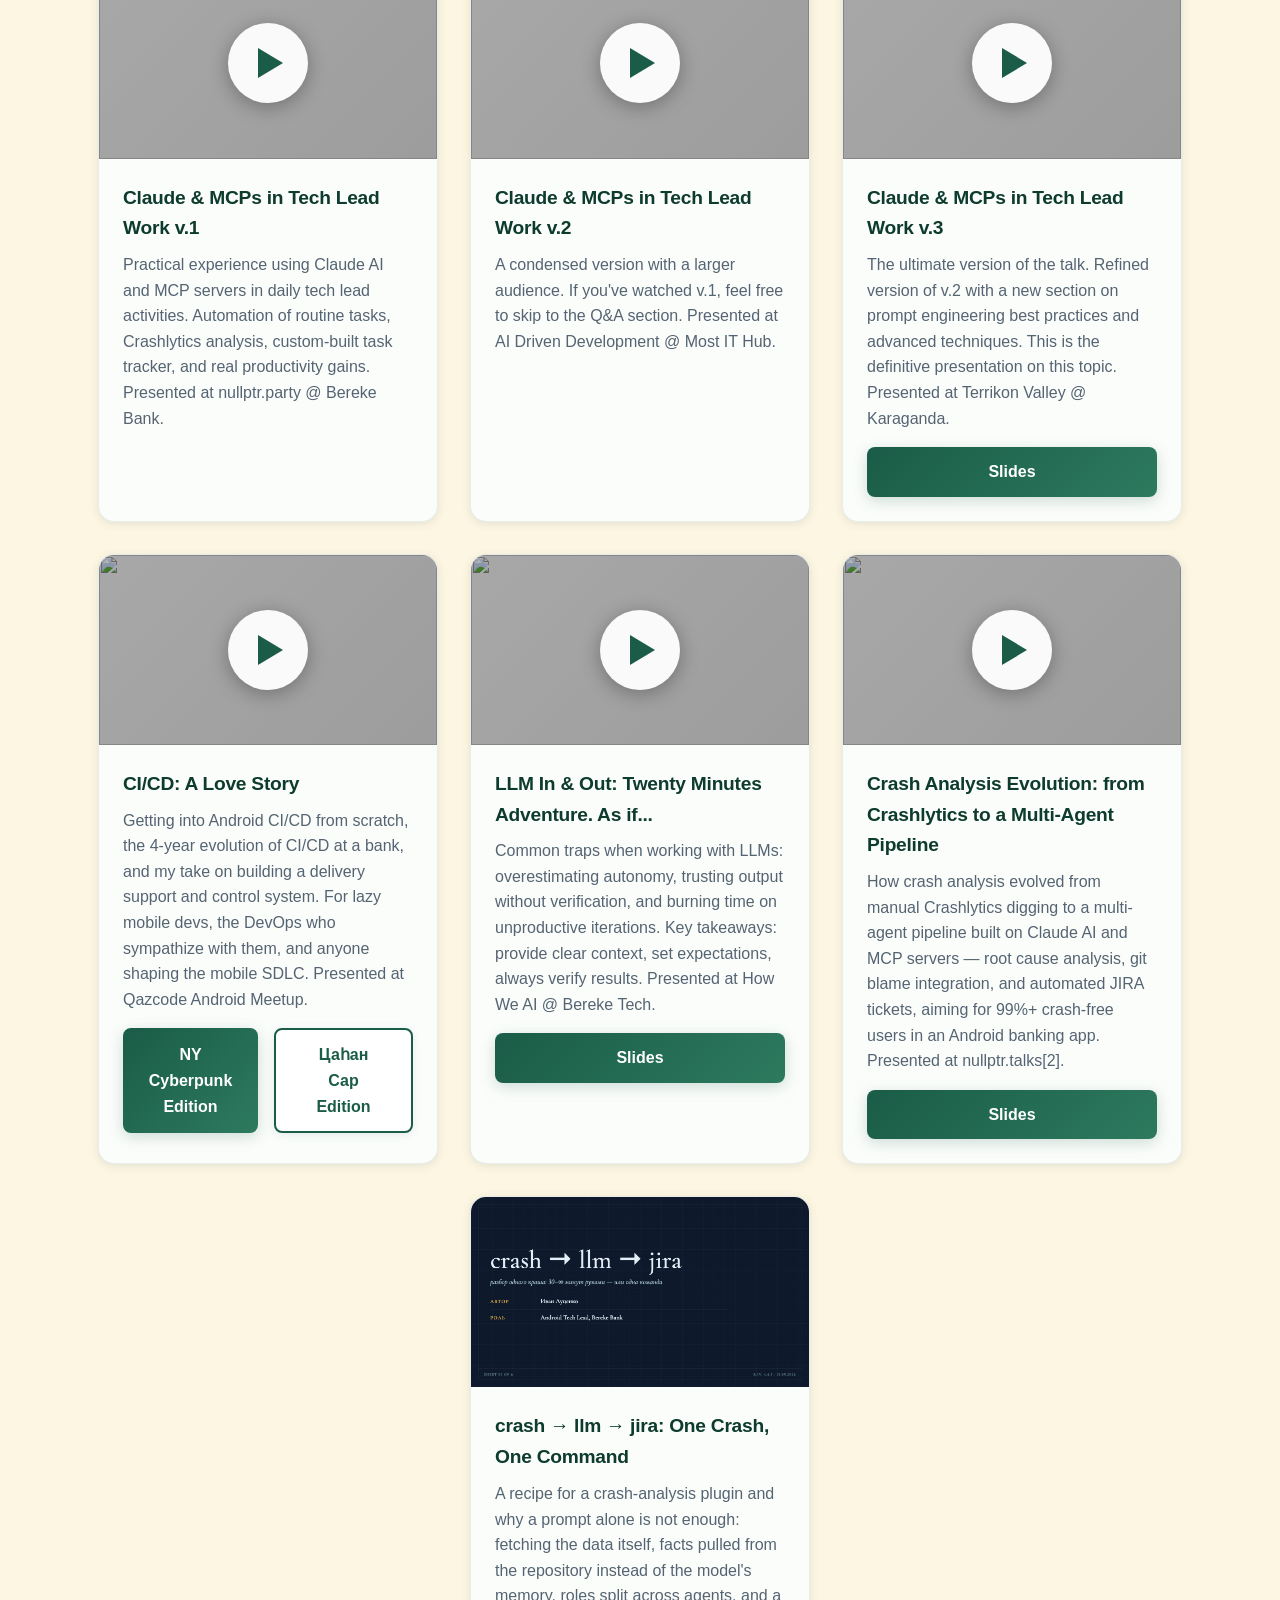
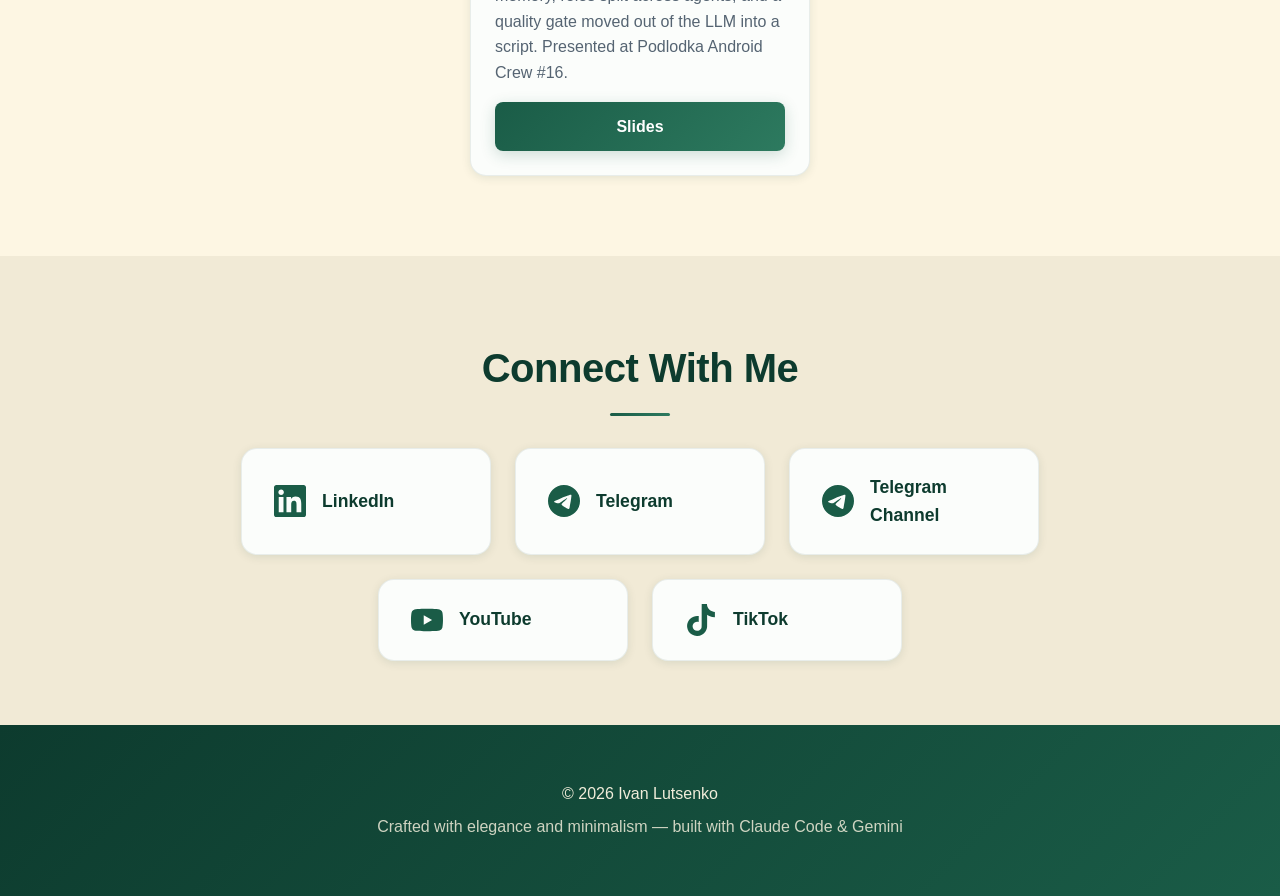
==== commit e5fd5d62: "Sync plugins page: ten plugins, add Nyan Progress and Push Gate cards, bump versions" ====
--- a/index.html
+++ b/index.html
@@ -1081,15 +1081,15 @@
         <div class="plugins-feature">
             <!-- English -->
             <div data-lang="en" class="active">
-                <p class="plugins-lead">AWAC — a marketplace of eight plugins I built for Claude Code and Codex CLI and use every day: Crashlytics crash forensics with git blame, multi-agent code review, an Obsidian-backed project tracker, a vertical-video clip maker. Most of them are dual-target — the same plugin runs in both CLIs. Open source, MIT.</p>
+                <p class="plugins-lead">AWAC — a marketplace of ten plugins I built for Claude Code and Codex CLI and use every day: Crashlytics crash forensics with git blame, multi-agent code review, an Obsidian-backed project tracker, a vertical-video clip maker. Most of them are dual-target — the same plugin runs in both CLIs. Open source, MIT.</p>
             </div>
             <!-- Ukrainian -->
             <div data-lang="uk">
-                <p class="plugins-lead">AWAC — маркетплейс із восьми плагінів, які я написав для Claude Code і Codex CLI та використовую щодня: форензика крашів Crashlytics із git blame, мультиагентний код-рев'ю, трекер проєктів на Obsidian, нарізач вертикальних відео. Більшість dual-target — той самий плагін працює в обох CLI. Відкритий код, MIT.</p>
+                <p class="plugins-lead">AWAC — маркетплейс із десяти плагінів, які я написав для Claude Code і Codex CLI та використовую щодня: форензика крашів Crashlytics із git blame, мультиагентний код-рев'ю, трекер проєктів на Obsidian, нарізач вертикальних відео. Більшість dual-target — той самий плагін працює в обох CLI. Відкритий код, MIT.</p>
             </div>
             <!-- Russian -->
             <div data-lang="ru">
-                <p class="plugins-lead">AWAC — маркетплейс из восьми плагинов, которые я написал для Claude Code и Codex CLI и использую каждый день: форензика крашей Crashlytics с git blame, мультиагентный код-ревью, трекер проектов на Obsidian, нарезатель вертикальных видео. Большинство dual-target — один и тот же плагин работает в обоих CLI. Открытый код, MIT.</p>
+                <p class="plugins-lead">AWAC — маркетплейс из десяти плагинов, которые я написал для Claude Code и Codex CLI и использую каждый день: форензика крашей Crashlytics с git blame, мультиагентный код-ревью, трекер проектов на Obsidian, нарезатель вертикальных видео. Большинство dual-target — один и тот же плагин работает в обоих CLI. Открытый код, MIT.</p>
             </div>
 
             <ul class="plugin-chips">
@@ -1105,17 +1105,17 @@
 
             <!-- English -->
             <div class="resource-buttons active" data-lang="en">
-                <a href="plugins.html" class="download-btn">Explore all 8 plugins</a>
+                <a href="plugins.html" class="download-btn">Explore all 10 plugins</a>
                 <a href="https://github.com/IvanLutsenko/awac-ai-agent-plugins" class="download-btn secondary" target="_blank" rel="noopener">View on GitHub</a>
             </div>
             <!-- Ukrainian -->
             <div class="resource-buttons" data-lang="uk">
-                <a href="plugins.html" class="download-btn">Подивитись усі 8 плагінів</a>
+                <a href="plugins.html" class="download-btn">Подивитись усі 10 плагінів</a>
                 <a href="https://github.com/IvanLutsenko/awac-ai-agent-plugins" class="download-btn secondary" target="_blank" rel="noopener">Дивитись на GitHub</a>
             </div>
             <!-- Russian -->
             <div class="resource-buttons" data-lang="ru">
-                <a href="plugins.html" class="download-btn">Посмотреть все 8 плагинов</a>
+                <a href="plugins.html" class="download-btn">Посмотреть все 10 плагинов</a>
                 <a href="https://github.com/IvanLutsenko/awac-ai-agent-plugins" class="download-btn secondary" target="_blank" rel="noopener">Смотреть на GitHub</a>
             </div>
         </div>
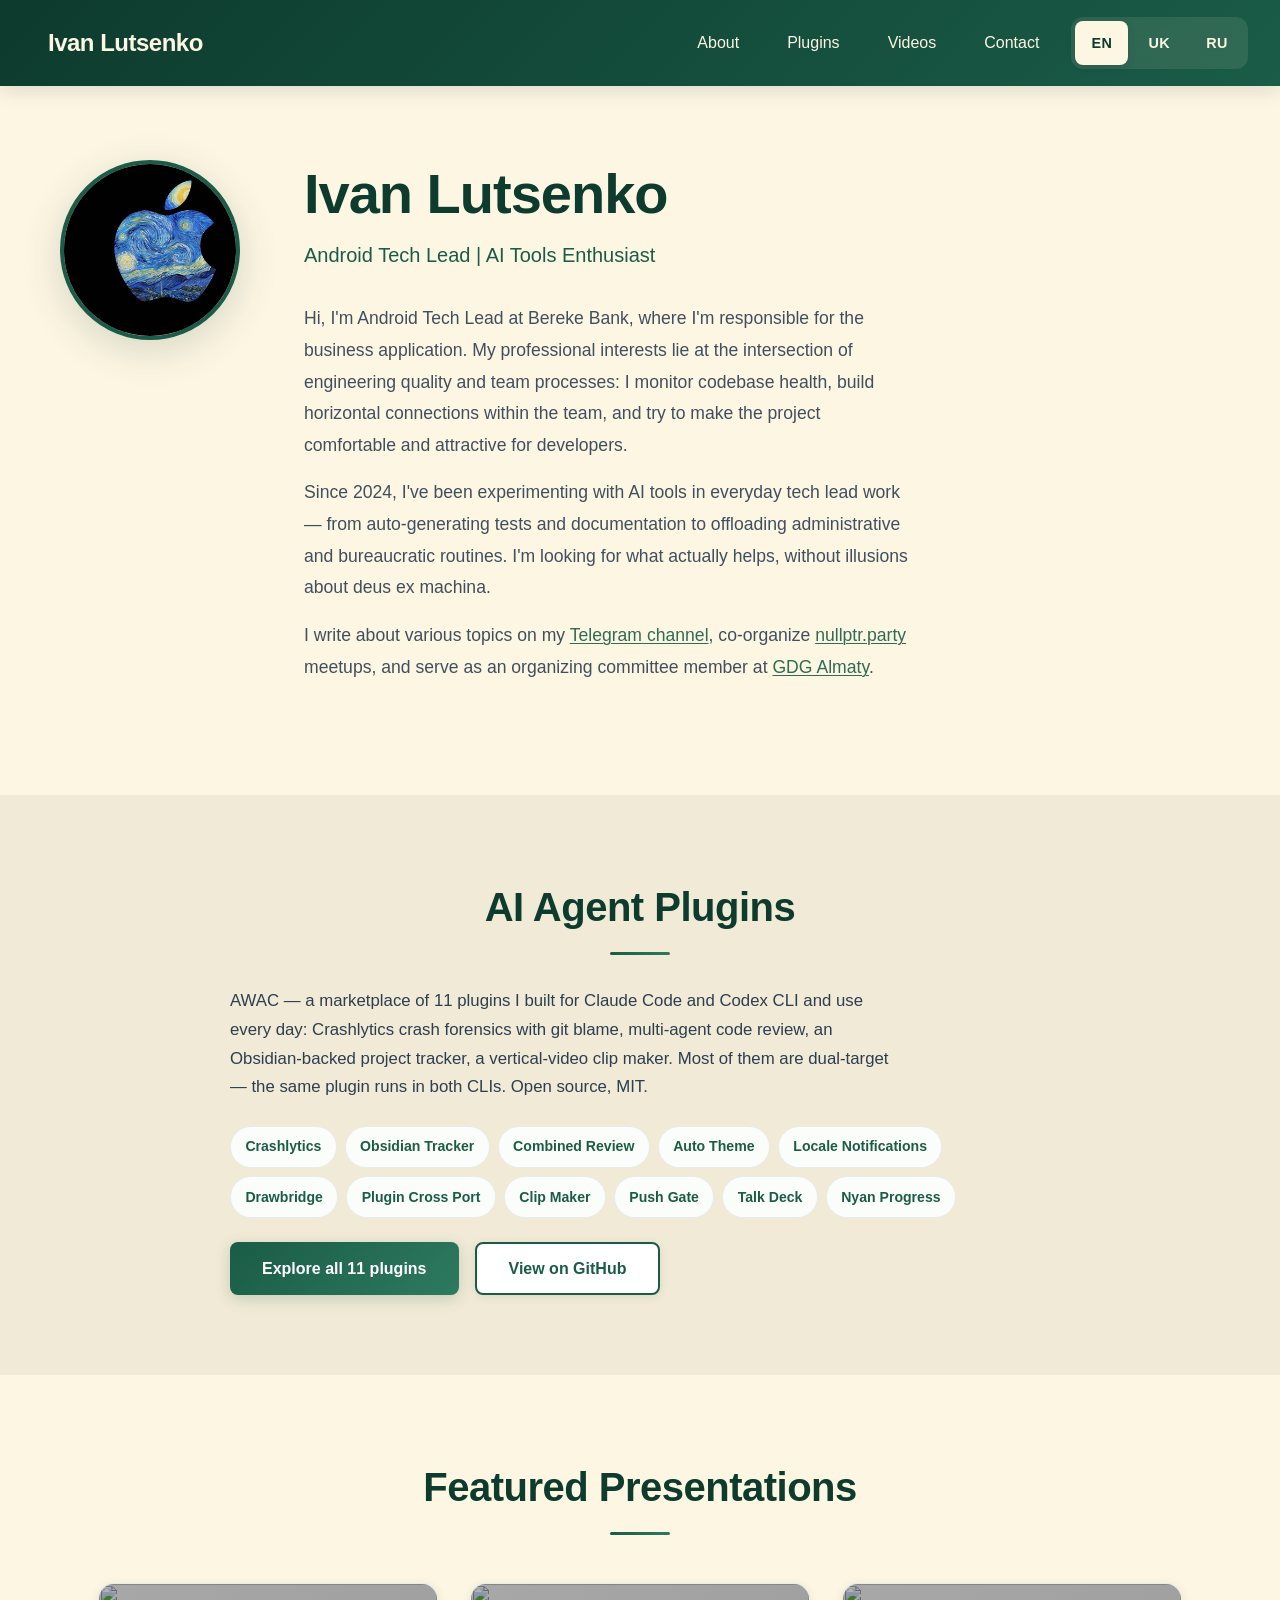
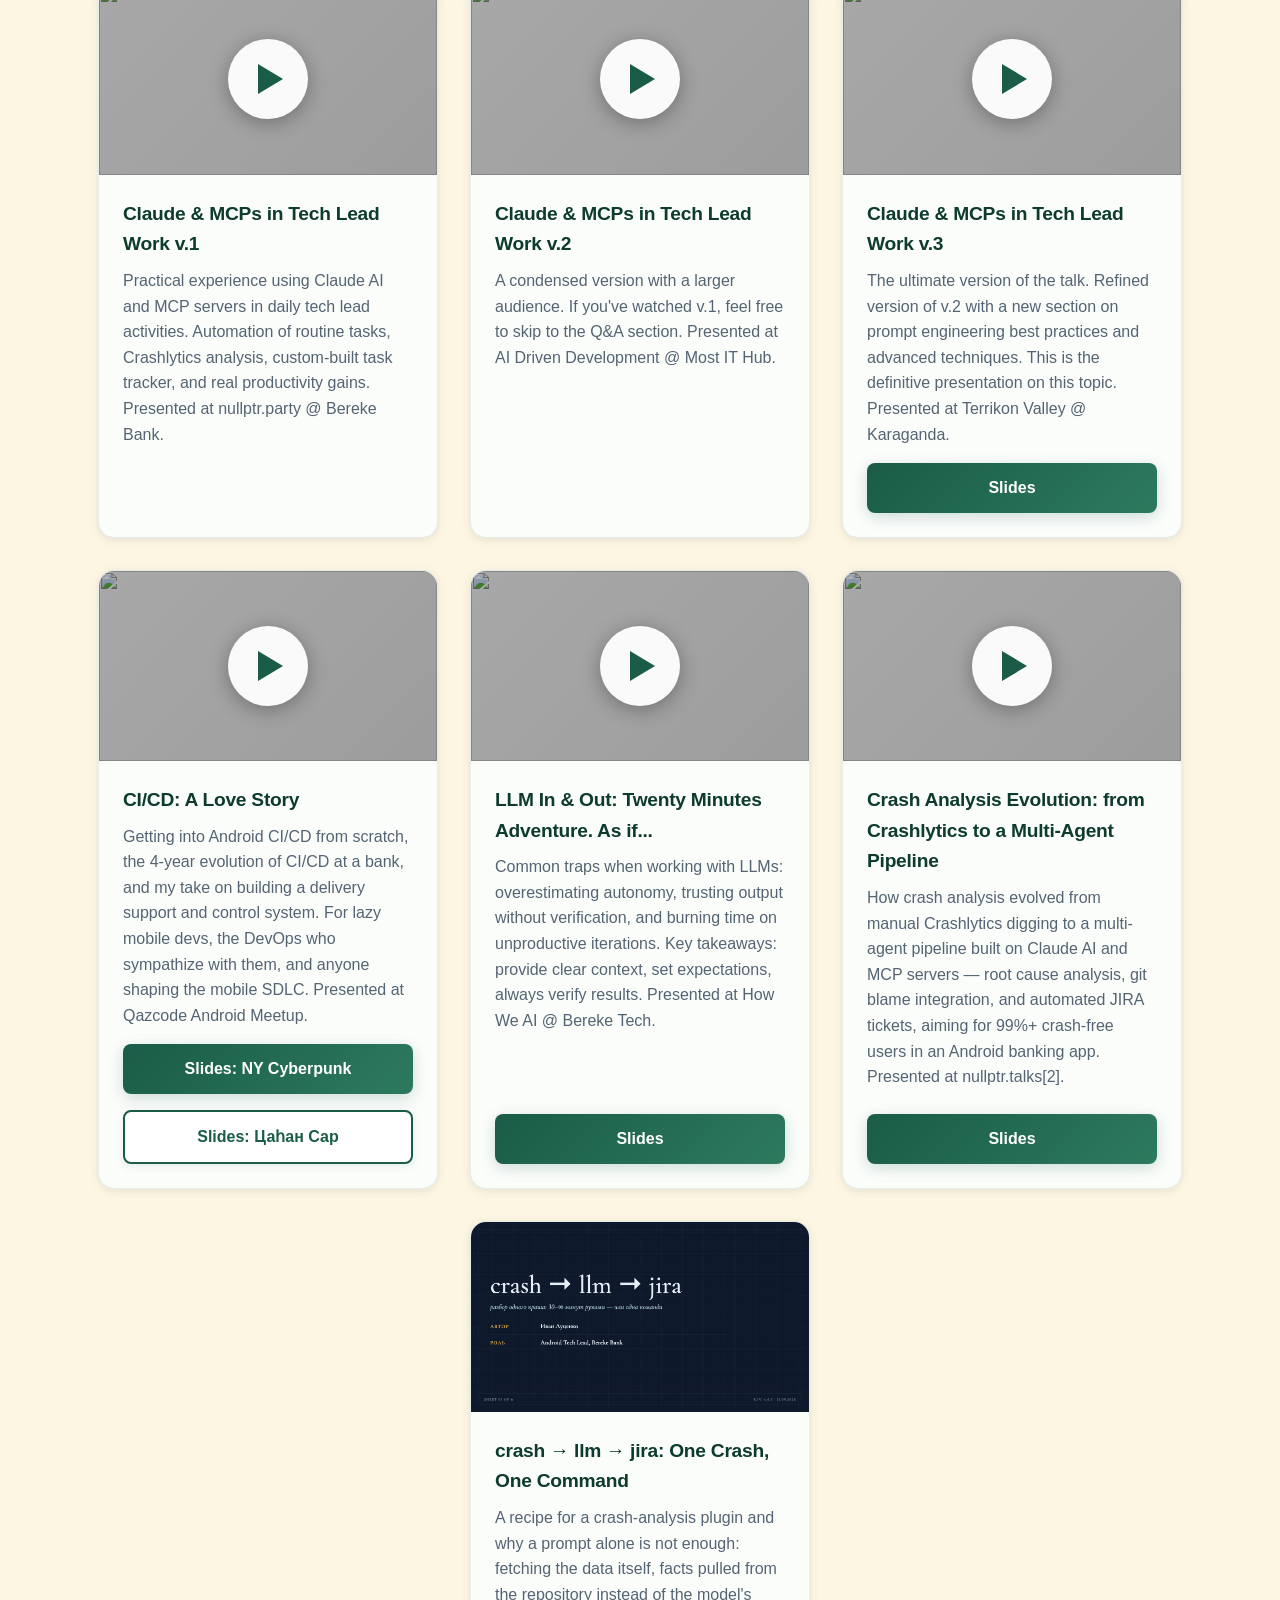
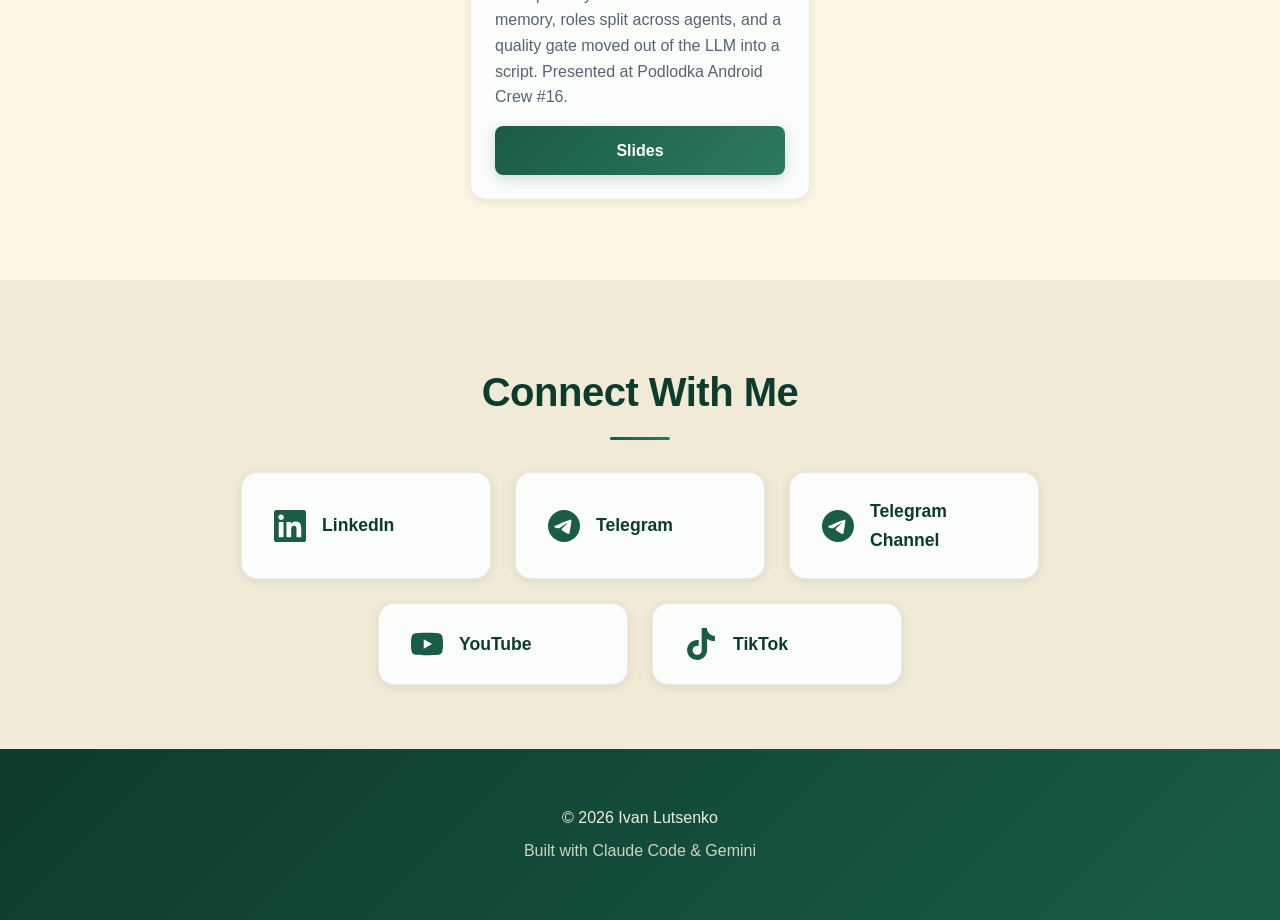
==== commit 703c829e: "Fix plugin count sync and review findings on both pages Write the plugin count as a digit and let sy" ====
--- a/index.html
+++ b/index.html
@@ -230,6 +230,11 @@
             color: var(--text-light);
         }
 
+        /* Out of the flex flow on both layouts, so it adds no gap slot to the menu */
+        .close-menu-item {
+            display: none;
+        }
+
         /* Mobile Controls Container */
         .mobile-controls {
             display: none; /* Hidden on desktop */
@@ -275,19 +280,21 @@
             transition: var(--transition);
             font-size: 0.9rem;
             letter-spacing: 0.5px;
+            min-width: 44px;
             min-height: 44px;
             display: inline-flex;
             align-items: center;
             justify-content: center;
         }
 
-        .lang-btn:hover {
+        .lang-btn:hover:not(.active) {
             background-color: rgba(253, 246, 227, 0.15);
             transform: translateY(-1px);
         }
 
         .lang-btn.active {
-            background-color: rgba(253, 246, 227, 0.25);
+            background-color: var(--text-light);
+            color: var(--dark-green);
             box-shadow: 0 2px 8px rgba(0, 0, 0, 0.1);
         }
 
@@ -552,6 +559,8 @@
             transition: var(--transition);
             position: relative;
             flex: 0 1 340px;
+            display: flex;
+            flex-direction: column;
         }
 
         .video-card:hover {
@@ -668,6 +677,16 @@
 
         .video-info {
             padding: 1.5rem;
+            flex: 1;
+            display: flex;
+            flex-direction: column;
+        }
+
+        /* The visible language block carries the text and the buttons */
+        .video-info > [data-lang] {
+            flex: 1;
+            display: flex;
+            flex-direction: column;
         }
 
         .video-title {
@@ -682,7 +701,12 @@
         }
 
         .video-info .resource-buttons {
-            margin-top: 1rem;
+            margin-top: auto;
+            padding-top: 1rem;
+        }
+
+        .video-info .download-btn {
+            flex: 1 1 100%;
         }
 
         /* Plugins Section */
@@ -712,7 +736,7 @@
             background: var(--card-surface);
             border: 1px solid var(--card-border);
             border-radius: 999px;
-            padding: 0.3rem 0.9rem;
+            padding: 0.55rem 0.9rem;
             font-size: 0.88rem;
             color: var(--accent-green);
             font-weight: 600;
@@ -820,14 +844,16 @@
         }
 
         @media (max-width: 768px) {
-            /* The mobile navbar is two rows (~102px), so the desktop 80px offset
-               dropped anchor targets underneath it */
             html {
-                scroll-padding-top: 110px;
+                scroll-padding-top: 84px; /* mobile navbar is ~70px */
             }
 
             nav {
-                padding: 1rem;
+                padding: 0.6rem 1rem;
+            }
+
+            .nav-brand {
+                font-size: 1.15rem;
             }
 
             .mobile-controls {
@@ -857,11 +883,15 @@
                 display: flex; /* Show nav menu when mobile-open class is present */
             }
 
-            .close-menu {
-                display: block; /* Show close button when mobile menu is open */
+            .close-menu-item {
+                display: block;
                 position: absolute;
                 top: 1rem;
                 right: 1rem;
+            }
+
+            .close-menu {
+                display: block; /* Show close button when mobile menu is open */
             }
 
             .close-menu svg {
@@ -870,7 +900,8 @@
                 color: var(--text-light);
             }
 
-            nav a {
+            /* Menu links only — the brand is a nav a too */
+            nav ul a {
                 font-size: 1.25rem;
                 padding: 1rem 2rem;
             }
@@ -914,7 +945,8 @@
                 display: block;
                 text-align: center;
             }
-            #about .profile-container { margin-bottom: 2rem; }
+            #about .profile-container { margin-bottom: 1.25rem; }
+            #about .profile-image { width: 112px; height: 112px; }
             #about .bio { margin-left: auto; margin-right: auto; }
         }
 
@@ -940,6 +972,12 @@
             border-radius: 6px;
         }
 
+        /* The green ring disappears on the green navbar */
+        nav a:focus-visible,
+        nav button:focus-visible {
+            outline-color: var(--text-light);
+        }
+
         @media (prefers-reduced-motion: reduce) {
             *, *::before, *::after {
                 animation-duration: 0.001ms !important;
@@ -965,9 +1003,9 @@
     <!-- Navigation -->
     <nav id="navbar">
         <a href="#about" class="nav-brand">
-            <span data-lang="en" class="active">Portfolio</span>
-            <span data-lang="uk">Портфоліо</span>
-            <span data-lang="ru">Портфолио</span>
+            <span data-lang="en" class="active">Ivan Lutsenko</span>
+            <span data-lang="uk">Іван Луценко</span>
+            <span data-lang="ru">Иван Луценко</span>
         </a> <!-- Brand on the left -->
 
         <!-- Mobile controls (language switcher + menu toggle) -->
@@ -978,15 +1016,17 @@
                 <button class="lang-btn" data-lang-switch="uk" aria-pressed="false" aria-label="Switch language to Ukrainian">UK</button>
                 <button class="lang-btn" data-lang-switch="ru" aria-pressed="false" aria-label="Switch language to Russian">RU</button>
             </div>
-            <button class="menu-toggle" id="menuToggle" aria-label="Open menu"> <!-- Menu toggle for mobile -->
+            <button class="menu-toggle" id="menuToggle" aria-label="Open menu" aria-expanded="false" aria-controls="navMenu"> <!-- Menu toggle for mobile -->
                 <svg><use href="#menu-icon"></use></svg>
             </button>
         </div>
 
         <ul id="navMenu">
-            <button class="close-menu" id="closeMenu" aria-label="Close menu">
-                <svg><use href="#close-icon"></use></svg>
-            </button>
+            <li class="close-menu-item">
+                <button class="close-menu" id="closeMenu" aria-label="Close menu">
+                    <svg><use href="#close-icon"></use></svg>
+                </button>
+            </li>
             <li>
                 <a href="#about">
                     <span data-lang="en" class="active">About</span>
@@ -1072,24 +1112,24 @@
     <!-- Plugins Section -->
     <section id="plugins">
         <!-- English Title -->
-        <h2 data-lang="en" class="active">🧩 AI Agent Plugins</h2>
+        <h2 data-lang="en" class="active">AI Agent Plugins</h2>
         <!-- Ukrainian Title -->
-        <h2 data-lang="uk">🧩 Плагіни для AI-агентів</h2>
+        <h2 data-lang="uk">Плагіни для AI-агентів</h2>
         <!-- Russian Title -->
-        <h2 data-lang="ru">🧩 Плагины для AI-агентов</h2>
+        <h2 data-lang="ru">Плагины для AI-агентов</h2>
 
         <div class="plugins-feature">
             <!-- English -->
             <div data-lang="en" class="active">
-                <p class="plugins-lead">AWAC — a marketplace of ten plugins I built for Claude Code and Codex CLI and use every day: Crashlytics crash forensics with git blame, multi-agent code review, an Obsidian-backed project tracker, a vertical-video clip maker. Most of them are dual-target — the same plugin runs in both CLIs. Open source, MIT.</p>
+                <p class="plugins-lead">AWAC — a marketplace of 11 plugins I built for Claude Code and Codex CLI and use every day: Crashlytics crash forensics with git blame, multi-agent code review, an Obsidian-backed project tracker, a vertical-video clip maker. Most of them are dual-target — the same plugin runs in both CLIs. Open source, MIT.</p>
             </div>
             <!-- Ukrainian -->
             <div data-lang="uk">
-                <p class="plugins-lead">AWAC — маркетплейс із десяти плагінів, які я написав для Claude Code і Codex CLI та використовую щодня: форензика крашів Crashlytics із git blame, мультиагентний код-рев'ю, трекер проєктів на Obsidian, нарізач вертикальних відео. Більшість dual-target — той самий плагін працює в обох CLI. Відкритий код, MIT.</p>
+                <p class="plugins-lead">AWAC — маркетплейс із 11 плагінів, які я написав для Claude Code і Codex CLI та використовую щодня: форензика крашів Crashlytics із git blame, мультиагентний код-рев'ю, трекер проєктів на Obsidian, нарізач вертикальних відео. Більшість dual-target — той самий плагін працює в обох CLI. Відкритий код, MIT.</p>
             </div>
             <!-- Russian -->
             <div data-lang="ru">
-                <p class="plugins-lead">AWAC — маркетплейс из десяти плагинов, которые я написал для Claude Code и Codex CLI и использую каждый день: форензика крашей Crashlytics с git blame, мультиагентный код-ревью, трекер проектов на Obsidian, нарезатель вертикальных видео. Большинство dual-target — один и тот же плагин работает в обоих CLI. Открытый код, MIT.</p>
+                <p class="plugins-lead">AWAC — маркетплейс из 11 плагинов, которые я написал для Claude Code и Codex CLI и использую каждый день: форензика крашей Crashlytics с git blame, мультиагентный код-ревью, трекер проектов на Obsidian, нарезатель вертикальных видео. Большинство dual-target — один и тот же плагин работает в обоих CLI. Открытый код, MIT.</p>
             </div>
 
             <ul class="plugin-chips">
@@ -1101,21 +1141,24 @@
                 <li><a href="plugins.html#drawbridge">Drawbridge</a></li>
                 <li><a href="plugins.html#plugin-cross-port">Plugin Cross Port</a></li>
                 <li><a href="plugins.html#clip-maker">Clip Maker</a></li>
+                <li><a href="plugins.html#push-gate">Push Gate</a></li>
+                <li><a href="plugins.html#talk-deck">Talk Deck</a></li>
+                <li><a href="plugins.html#nyan-progress">Nyan Progress</a></li>
             </ul>
 
             <!-- English -->
             <div class="resource-buttons active" data-lang="en">
-                <a href="plugins.html" class="download-btn">Explore all 10 plugins</a>
+                <a href="plugins.html" class="download-btn">Explore all 11 plugins</a>
                 <a href="https://github.com/IvanLutsenko/awac-ai-agent-plugins" class="download-btn secondary" target="_blank" rel="noopener">View on GitHub</a>
             </div>
             <!-- Ukrainian -->
             <div class="resource-buttons" data-lang="uk">
-                <a href="plugins.html" class="download-btn">Подивитись усі 10 плагінів</a>
+                <a href="plugins.html" class="download-btn">Подивитись усі 11 плагінів</a>
                 <a href="https://github.com/IvanLutsenko/awac-ai-agent-plugins" class="download-btn secondary" target="_blank" rel="noopener">Дивитись на GitHub</a>
             </div>
             <!-- Russian -->
             <div class="resource-buttons" data-lang="ru">
-                <a href="plugins.html" class="download-btn">Посмотреть все 10 плагинов</a>
+                <a href="plugins.html" class="download-btn">Посмотреть все 11 плагинов</a>
                 <a href="https://github.com/IvanLutsenko/awac-ai-agent-plugins" class="download-btn secondary" target="_blank" rel="noopener">Смотреть на GitHub</a>
             </div>
         </div>
@@ -1243,8 +1286,8 @@
                         <h3 class="video-title">CI/CD: A Love Story</h3>
                         <p class="video-description">Getting into Android CI/CD from scratch, the 4-year evolution of CI/CD at a bank, and my take on building a delivery support and control system. For lazy mobile devs, the DevOps who sympathize with them, and anyone shaping the mobile SDLC. Presented at Qazcode Android Meetup.</p>
                         <div class="resource-buttons">
-                            <a href="res/ci-cd-lovestory.html" class="download-btn" target="_blank" rel="noopener">NY Cyberpunk Edition</a>
-                            <a href="res/ci-cd-lovestory-tsagan-sar.html" class="download-btn secondary" target="_blank" rel="noopener">Цаһан Сар Edition</a>
+                            <a href="res/ci-cd-lovestory.html" class="download-btn" target="_blank" rel="noopener">Slides: NY Cyberpunk</a>
+                            <a href="res/ci-cd-lovestory-tsagan-sar.html" class="download-btn secondary" target="_blank" rel="noopener">Slides: Цаһан Сар</a>
                         </div>
                     </div>
                     <!-- Ukrainian -->
@@ -1252,8 +1295,8 @@
                         <h3 class="video-title">CI/CD: Історія кохання</h3>
                         <p class="video-description">Знайомство з CI/CD в Android з нуля, еволюція CI/CD у банку за 4 роки та моє бачення побудови системи підтримки й контролю доставки. Для лінивих мобільників, співчутливих їм девопсів і всіх, хто вибудовує мобільний SDLC. Виступ на Qazcode Android Meetup.</p>
                         <div class="resource-buttons">
-                            <a href="res/ci-cd-lovestory.html" class="download-btn" target="_blank" rel="noopener">NY Cyberpunk Edition</a>
-                            <a href="res/ci-cd-lovestory-tsagan-sar.html" class="download-btn secondary" target="_blank" rel="noopener">Цаһан Сар Edition</a>
+                            <a href="res/ci-cd-lovestory.html" class="download-btn" target="_blank" rel="noopener">Слайди: NY Cyberpunk</a>
+                            <a href="res/ci-cd-lovestory-tsagan-sar.html" class="download-btn secondary" target="_blank" rel="noopener">Слайди: Цаһан Сар</a>
                         </div>
                     </div>
                     <!-- Russian -->
@@ -1261,8 +1304,8 @@
                         <h3 class="video-title">CI/CD: История любви</h3>
                         <p class="video-description">Знакомство с CI/CD в Android с нуля, эволюция CI/CD в банке за 4 года и моё видение построения системы поддержки и контроля доставки. Для ленивых мобильщиков, сочувствующих им девопсов и всех, кто выстраивает мобильный SDLC. Выступление на Qazcode Android Meetup.</p>
                         <div class="resource-buttons">
-                            <a href="res/ci-cd-lovestory.html" class="download-btn" target="_blank" rel="noopener">NY Cyberpunk Edition</a>
-                            <a href="res/ci-cd-lovestory-tsagan-sar.html" class="download-btn secondary" target="_blank" rel="noopener">Цаһан Сар Edition</a>
+                            <a href="res/ci-cd-lovestory.html" class="download-btn" target="_blank" rel="noopener">Слайды: NY Cyberpunk</a>
+                            <a href="res/ci-cd-lovestory-tsagan-sar.html" class="download-btn secondary" target="_blank" rel="noopener">Слайды: Цаһан Сар</a>
                         </div>
                     </div>
                 </div>
@@ -1421,7 +1464,7 @@
                 </div>
             </a>
 
-            <a href="https://www.tiktok.com/@permaliadastra?_t=ZM-90cLd8TUUA7&_r=1" target="_blank" rel="noopener" class="social-card">
+            <a href="https://www.tiktok.com/@permaliadastra" target="_blank" rel="noopener" class="social-card">
                 <svg><use href="#tiktok-icon"></use></svg>
                 <div class="social-info">
                     <div class="social-name">TikTok</div>
@@ -1437,17 +1480,17 @@
         <!-- English -->
         <div data-lang="en" class="active">
             <p>&copy; 2026 Ivan Lutsenko</p>
-            <p class="footer-note">Crafted with elegance and minimalism — built with Claude Code &amp; Gemini</p>
+            <p class="footer-note">Built with Claude Code &amp; Gemini</p>
         </div>
         <!-- Ukrainian -->
         <div data-lang="uk">
             <p>&copy; 2026 Іван Луценко</p>
-            <p class="footer-note">Створено з елегантністю та мінімалізмом — за допомогою Claude Code та Gemini</p>
+            <p class="footer-note">Зроблено за допомогою Claude Code та Gemini</p>
         </div>
         <!-- Russian -->
         <div data-lang="ru">
             <p>&copy; 2026 Иван Луценко</p>
-            <p class="footer-note">Создано с элегантностью и минимализмом — с помощью Claude Code и Gemini</p>
+            <p class="footer-note">Сделано с помощью Claude Code и Gemini</p>
         </div>
     </footer>
 
@@ -1504,10 +1547,22 @@
 
             menuToggle.addEventListener('click', () => {
                 navMenu.classList.add('mobile-open');
+                menuToggle.setAttribute('aria-expanded', 'true');
                 document.body.style.overflow = 'hidden';
+                closeMenu.focus();
             });
 
-            closeMenu.addEventListener('click', closeMobileMenu);
+            closeMenu.addEventListener('click', () => {
+                closeMobileMenu();
+                menuToggle.focus();
+            });
+
+            document.addEventListener('keydown', e => {
+                if (e.key === 'Escape' && navMenu.classList.contains('mobile-open')) {
+                    closeMobileMenu();
+                    menuToggle.focus();
+                }
+            });
 
             navLinks.forEach(link => {
                 link.addEventListener('click', closeMobileMenu);
@@ -1515,6 +1570,7 @@
 
             function closeMobileMenu() {
                 navMenu.classList.remove('mobile-open');
+                menuToggle.setAttribute('aria-expanded', 'false');
                 document.body.style.overflow = '';
             }
         }
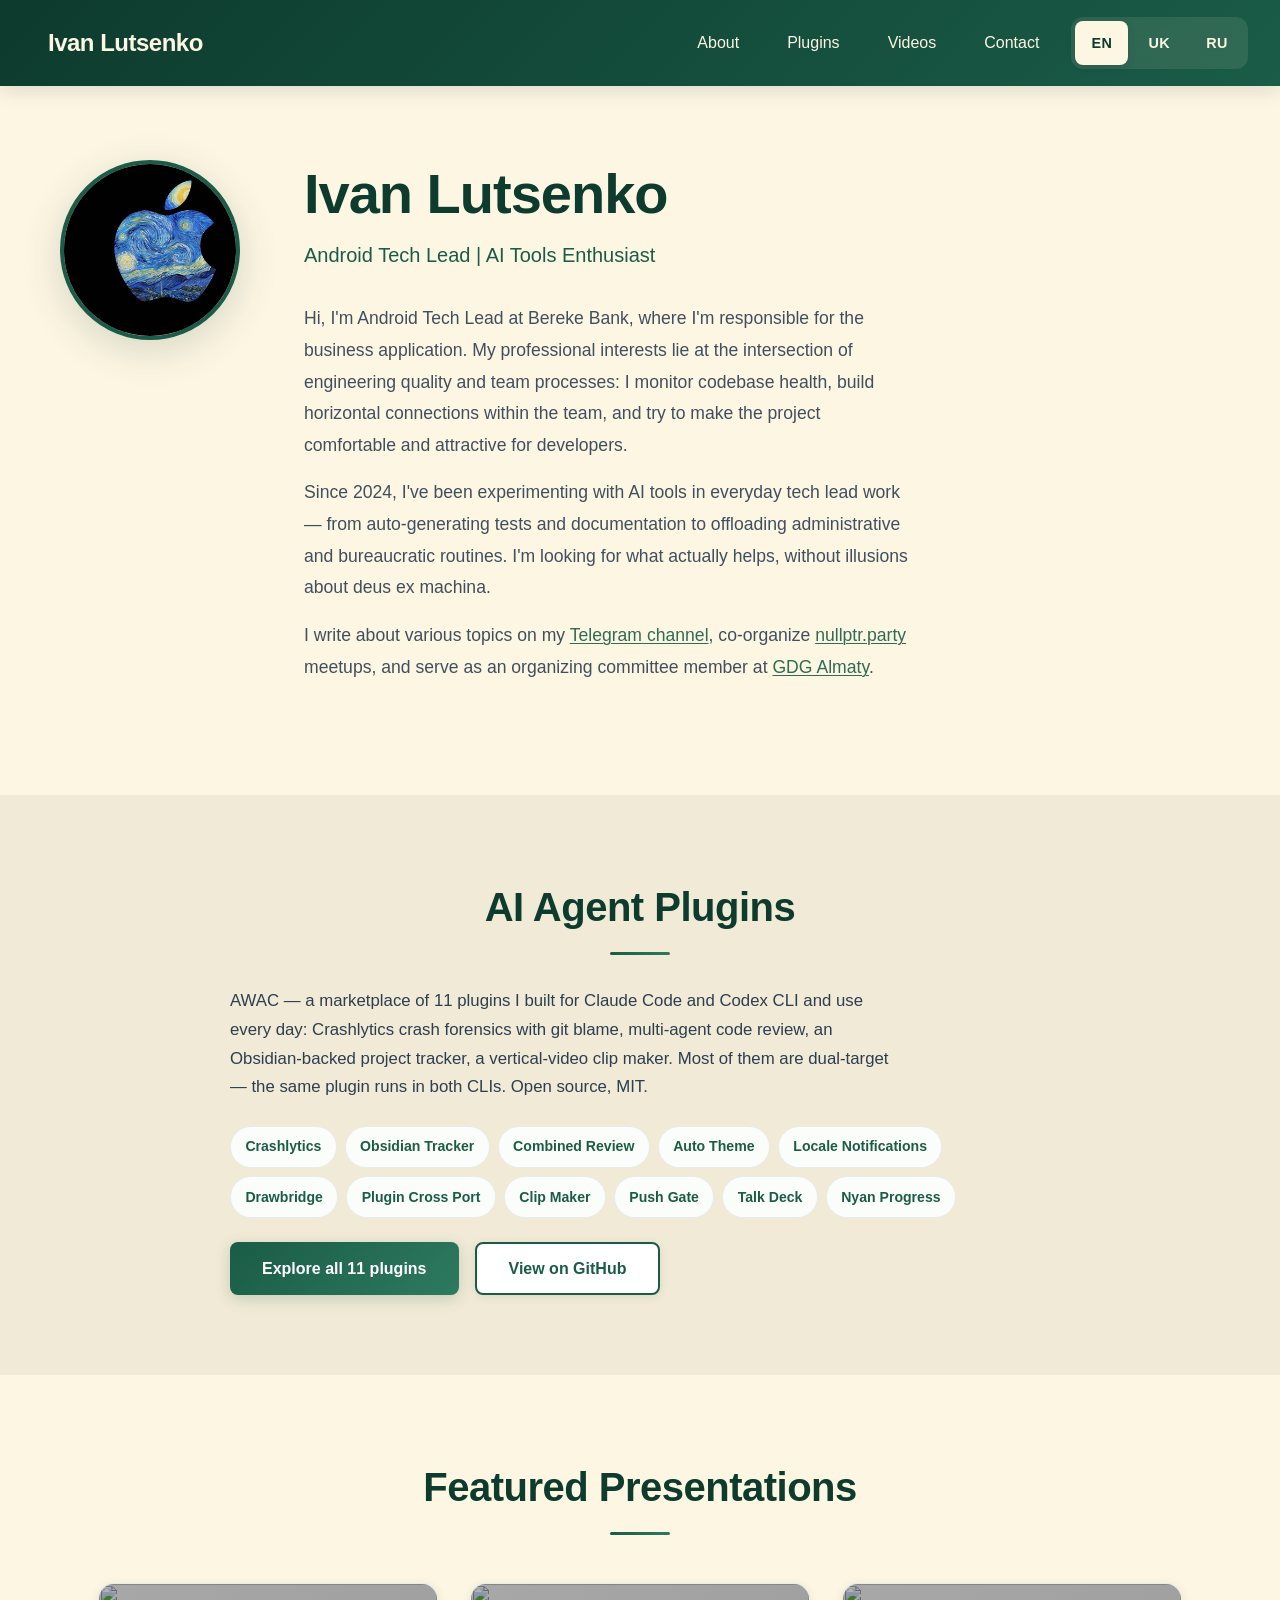
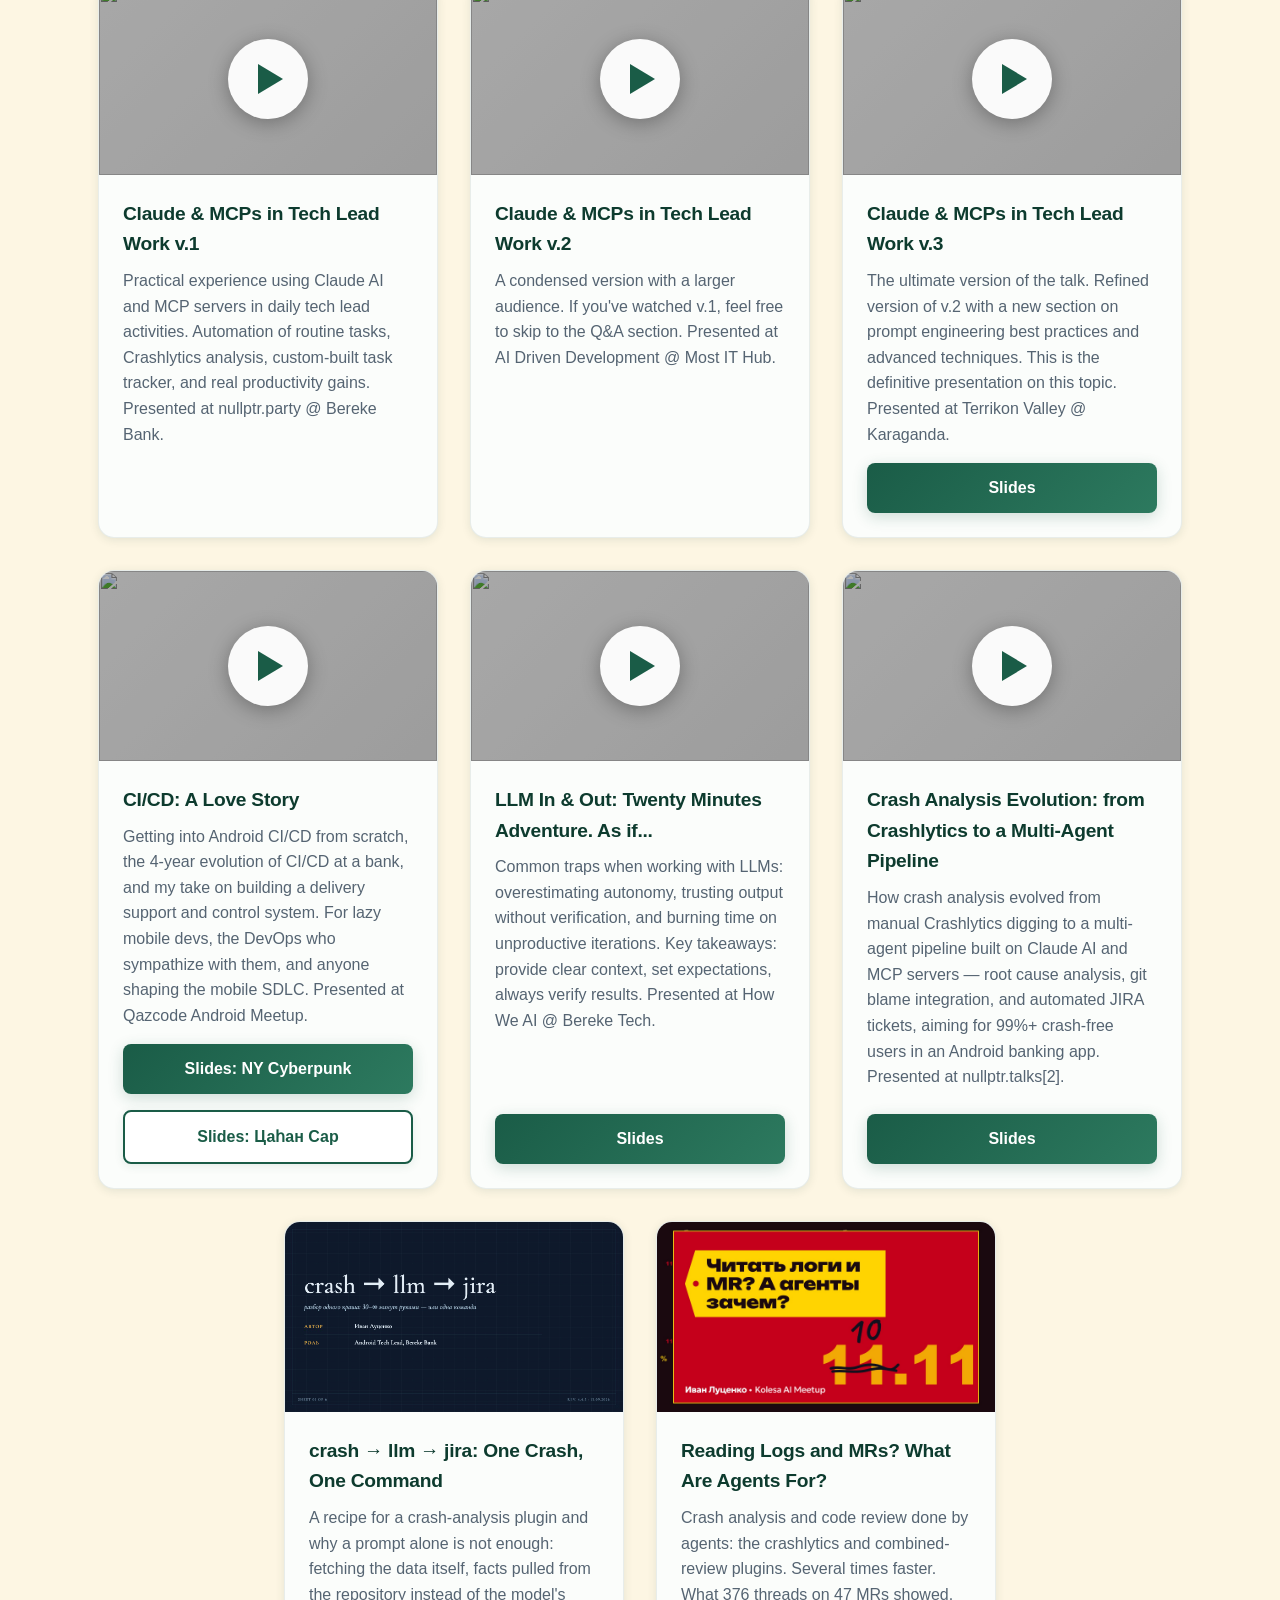
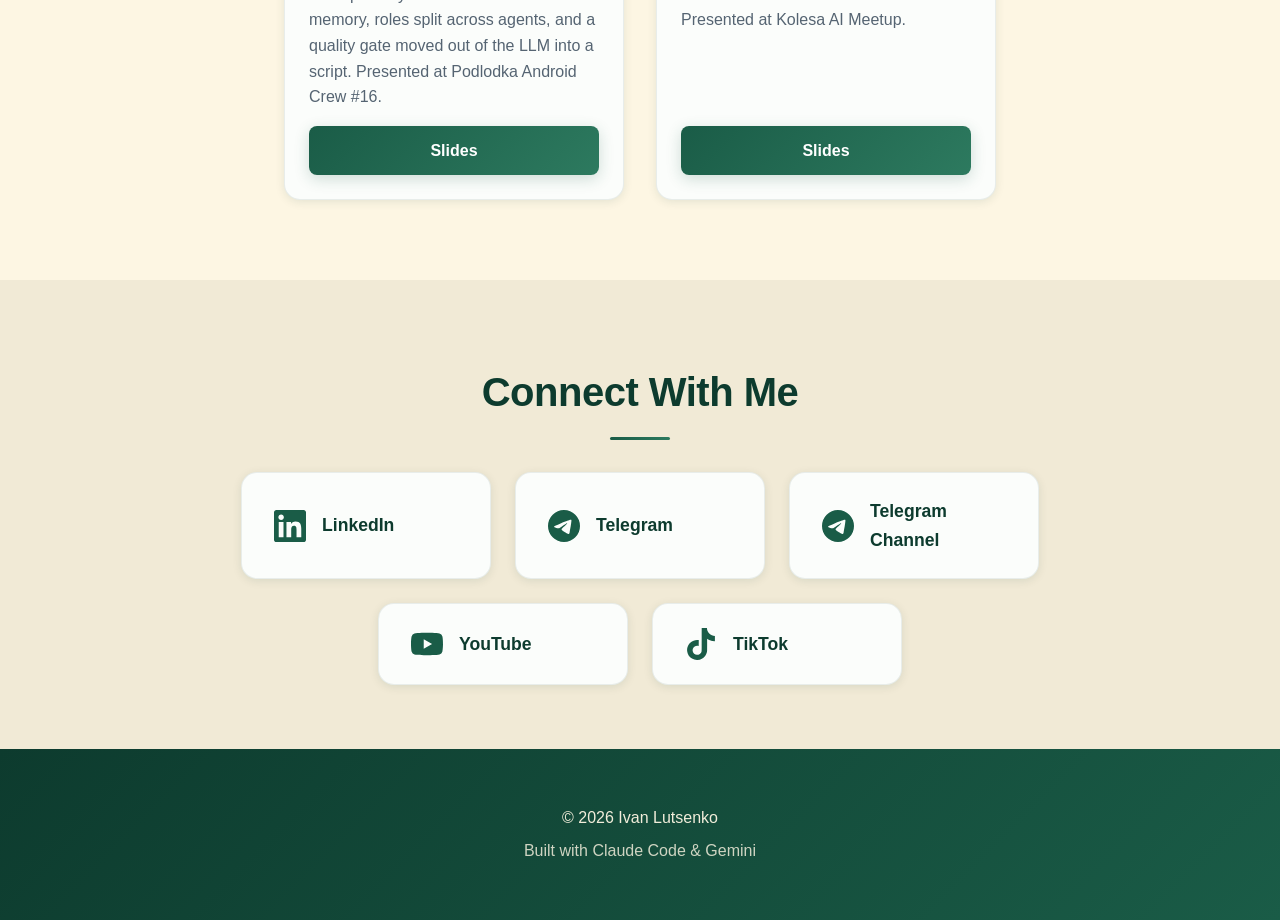
==== commit 169ff886: "Add the Kolesa AI Meetup talk card and make its deck public The deck at res/kolesa-ai-meetup-2026 dr" ====
--- a/index.html
+++ b/index.html
@@ -1421,6 +1421,41 @@
                     </div>
                 </div>
             </div>
+
+            <!-- Video Card 8 -->
+            <div class="video-card">
+                <div class="video-wrapper">
+                    <a class="deck-cover" href="res/kolesa-ai-meetup-2026/index.html" target="_blank" rel="noopener" aria-label="Open slides: Reading logs and MRs? What are agents for?" data-aria-en="Open slides: Reading logs and MRs? What are agents for?" data-aria-uk="Відкрити слайди: Читати логи й MR? А агенти навіщо?" data-aria-ru="Открыть слайды: Читать логи и MR? А агенты зачем?">
+                        <img src="res/kolesa-ai-meetup-2026/cover.jpg" alt="" loading="lazy">
+                    </a>
+                </div>
+                <div class="video-info">
+                    <!-- English -->
+                    <div data-lang="en" class="active">
+                        <h3 class="video-title">Reading Logs and MRs? What Are Agents For?</h3>
+                        <p class="video-description">Crash analysis and code review done by agents: the crashlytics and combined-review plugins. Several times faster. What 376 threads on 47 MRs showed. Presented at Kolesa AI Meetup.</p>
+                        <div class="resource-buttons">
+                            <a href="res/kolesa-ai-meetup-2026/index.html" class="download-btn" target="_blank" rel="noopener">Slides</a>
+                        </div>
+                    </div>
+                    <!-- Ukrainian -->
+                    <div data-lang="uk">
+                        <h3 class="video-title">Читати логи й MR? А агенти навіщо?</h3>
+                        <p class="video-description">Аналіз крешів і код-рев'ю руками агентів: плагіни crashlytics і combined-review. Прискорюємося в рази. Що показали 376 тредів на 47 MR. Виступ на Kolesa AI Meetup.</p>
+                        <div class="resource-buttons">
+                            <a href="res/kolesa-ai-meetup-2026/index.html" class="download-btn" target="_blank" rel="noopener">Слайди</a>
+                        </div>
+                    </div>
+                    <!-- Russian -->
+                    <div data-lang="ru">
+                        <h3 class="video-title">Читать логи и MR? А агенты зачем?</h3>
+                        <p class="video-description">Анализ крашей и код-ревью руками агентов: плагины crashlytics и combined-review. Ускоряемся в разы. Что показали 376 тредов на 47 MR. Выступление на Kolesa AI Meetup.</p>
+                        <div class="resource-buttons">
+                            <a href="res/kolesa-ai-meetup-2026/index.html" class="download-btn" target="_blank" rel="noopener">Слайды</a>
+                        </div>
+                    </div>
+                </div>
+            </div>
         </div>
     </section>
 
